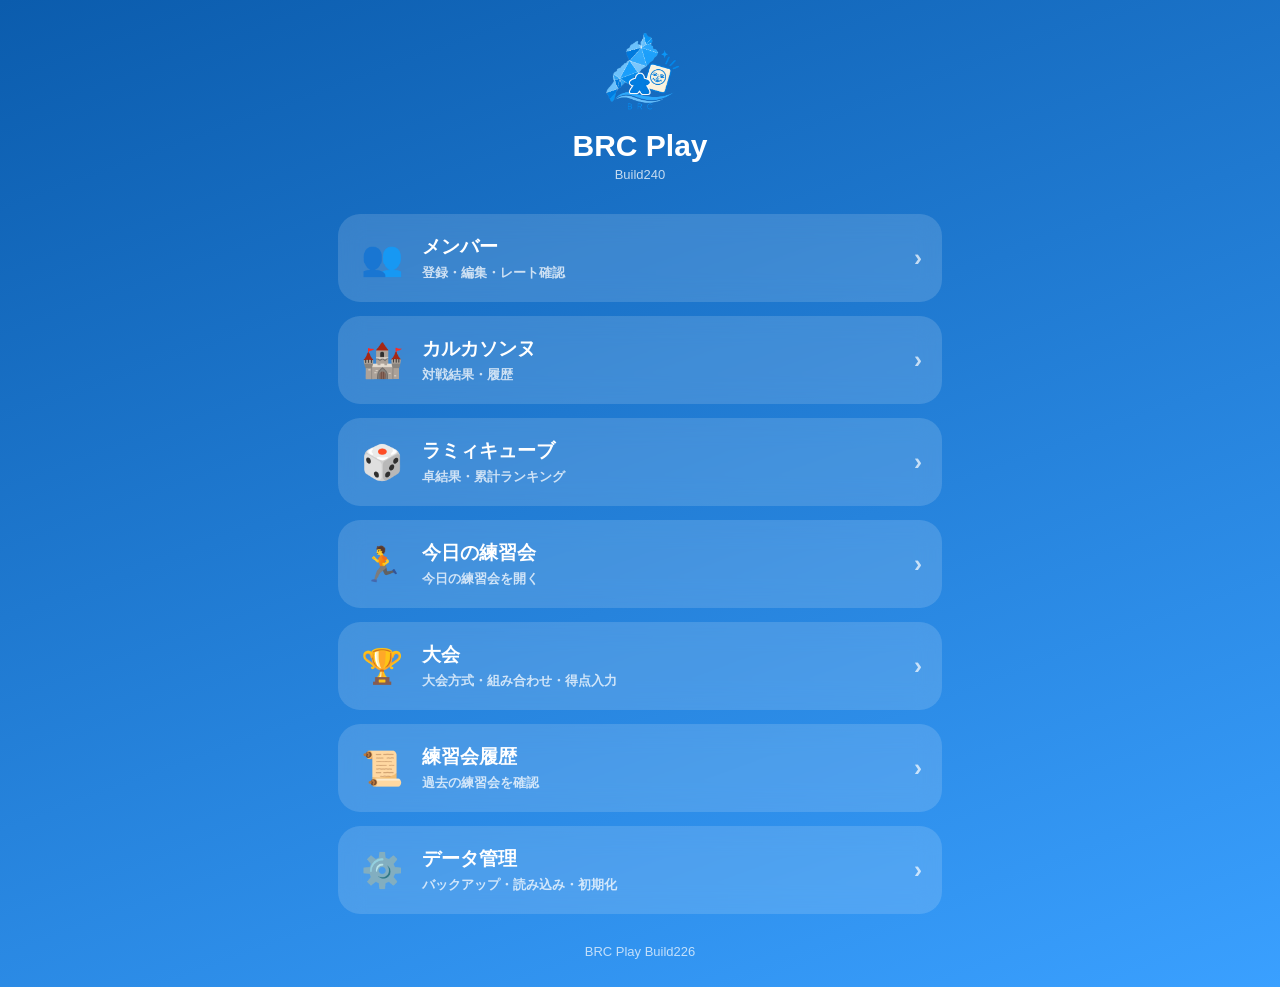
==== index.html @ 5e92d03e "Update index.html" ====
<!doctype html>
<html lang="ja">
<head>
<!-- Build201: match group-final cards to Swiss draw card design -->
<meta charset="utf-8">
<meta name="viewport" content="width=device-width,initial-scale=1">
<meta name="theme-color" content="#0B5CAD">
<title>BRC Play Build226</title>
<link rel="manifest" href="manifest.json">
<style>
*{box-sizing:border-box}
body{margin:0;font-family:-apple-system,BlinkMacSystemFont,"Helvetica Neue",sans-serif;background:linear-gradient(160deg,#0B5CAD,#3AA0FF);color:#fff;min-height:100vh}
.w{max-width:640px;margin:auto;padding:18px}.screen{display:none}.screen.active{display:block}
.card{background:rgba(255,255,255,.14);backdrop-filter:blur(12px);-webkit-backdrop-filter:blur(12px);border-radius:22px;padding:18px;margin:16px 0}
.h{text-align:center;padding:12px 0 8px}.h img{width:100px;border-radius:22px}.h h1{margin:12px 0 4px}
.pagehead{display:flex;align-items:center;gap:10px;margin:4px 0 16px}.back{background:rgba(255,255,255,.18);color:#fff;padding:10px 14px;border-radius:14px;font-weight:700}.pagehead h1{font-size:22px;margin:0}
input,select{width:100%;padding:12px;border:0;border-radius:14px;box-sizing:border-box;font-size:16px;background:#fff;color:#222}
button{padding:12px 16px;border:0;border-radius:14px;font-weight:700;font-size:15px}.primary{background:#fff;color:#0B5CAD;width:100%;margin-top:10px}.row{display:flex;gap:10px}.row>*{flex:1;min-width:0}.practice-date{text-align:center;font-size:18px;font-weight:700;margin:0 0 14px;color:#fff}.small{font-size:13px;opacity:.8}.center{text-align:center}
.home-title{text-align:center;padding:12px 0 18px}.home-title img{width:100px;border-radius:22px}.home-title h1{margin:12px 0 4px;font-size:30px}.home-title .build{font-size:13px;opacity:.75}
.menu-card{display:flex;align-items:center;gap:16px;width:100%;padding:20px;margin:14px 0;border:0;border-radius:22px;background:rgba(255,255,255,.15);backdrop-filter:blur(12px);-webkit-backdrop-filter:blur(12px);color:#fff;text-align:left;cursor:pointer}.menu-card:active{transform:scale(.98)}.menu-icon{font-size:34px;width:48px;text-align:center}.menu-text{flex:1}.menu-text b{display:block;font-size:19px;margin-bottom:3px}.menu-text span{font-size:13px;opacity:.75}.menu-arrow{font-size:24px;opacity:.7}
.member{display:flex;justify-content:space-between;align-items:center;padding:14px 0;border-bottom:1px solid rgba(255,255,255,.12);cursor:pointer}.member:last-child{border-bottom:0}.member-info{min-width:0}.member-info b{font-size:17px}.member-buttons{display:flex;gap:8px;margin-left:10px}.iconbtn{width:38px;height:38px;border-radius:10px;padding:0}.edit{background:rgba(255,255,255,.18);color:#fff}.del{background:#E53935;color:#fff}
.history{padding:12px;border-radius:14px;background:rgba(255,255,255,.08);margin-bottom:10px}.history:last-child{margin-bottom:0}.history-disclosure>summary{cursor:pointer;list-style:none}.history-disclosure>summary::-webkit-details-marker{display:none}.history-disclosure>summary h2,.history-disclosure>summary h3{display:flex;align-items:baseline;flex-wrap:wrap;gap:6px;margin:0 0 12px}.history-disclosure>summary::after{content:"＋";float:right;font-size:1.1em;opacity:.8}.history-disclosure[open]>summary::after{content:"−"}.history-head{display:flex;justify-content:space-between;align-items:flex-start;gap:10px}.history-body{flex:1}
.rank{display:flex;align-items:center;justify-content:space-between;padding:14px;margin-bottom:8px;border-radius:14px;background:rgba(255,255,255,.08)}.rank:last-child{margin-bottom:0}.rank-left{display:flex;align-items:center;gap:10px}.rank-number{font-size:18px;font-weight:800;min-width:38px}.rank-score{font-weight:700}
.back-home{margin-top:18px}.back-home button{width:100%;background:rgba(255,255,255,.12);color:#fff}.footer{text-align:center;font-size:13px;opacity:.7;padding:16px 0 10px}
.switch{margin-bottom:18px;display:flex;gap:8px;margin-top:10px}.switch button{flex:1;background:rgba(255,255,255,.12);color:#fff}.switch button.active{background:#fff;color:#0B5CAD}.stat-grid{display:grid;grid-template-columns:1fr 1fr;gap:10px}.stat{background:rgba(255,255,255,.08);border-radius:14px;padding:14px;text-align:center}.stat b{display:block;font-size:22px;margin-top:4px}.detail-name{text-align:center;font-size:24px;margin:6px 0 14px}.timeline{padding:10px 0}.timeline-item{display:flex;justify-content:space-between;gap:10px;padding:10px 0;border-bottom:1px solid rgba(255,255,255,.1)}.timeline-item:last-child{border-bottom:0}.win{font-weight:800}.loss{opacity:.8}
.data-action{width:100%;margin-top:10px;background:rgba(255,255,255,.12);color:#fff}
.data-action.primary-data{background:#fff;color:#0B5CAD}
.file-input{display:none}
.summary-grid{display:grid;grid-template-columns:1fr 1fr;gap:10px}
.summary-item{background:rgba(255,255,255,.08);border-radius:14px;padding:12px;text-align:center}
.summary-item b{display:block;font-size:22px;margin-top:4px}
.rate-up{font-weight:800}
.rate-down{font-weight:800}.winner-btn{flex:1;background:rgba(255,255,255,.12);color:#fff}.winner-btn.active{background:#fff;color:#0B5CAD}.winner-btn:disabled{opacity:.45}.rummy-player-row{display:grid;grid-template-columns:minmax(0,1.2fr) 40px minmax(95px,.9fr) 40px;gap:8px;margin-top:10px}.rummy-player-row:first-of-type{margin-top:0}.rummy-player-row input[readonly]{background:rgba(255,255,255,.75);color:#0B5CAD;font-weight:800}.rummy-player-row .winner-btn{padding:10px 0;font-size:18px}.rummy-penalty-btn{width:40px;min-width:40px;padding:10px 0!important;font-size:18px}.rummy-penalty-btn.active{background:#fff;color:#0B5CAD}.rummy-penalty-wrap{display:flex;flex-direction:column;align-items:center;gap:4px}.rummy-penalty-undo{width:40px;min-width:40px;height:24px;padding:0!important;font-size:14px;line-height:24px;display:none}.rummy-penalty-undo.show{display:block}.rummy-mode{display:flex;gap:6px;padding:5px;border-radius:16px;background:rgba(255,255,255,.10);margin:0 0 12px}.rummy-mode button{flex:1;background:transparent;color:#fff;padding:10px 8px}.rummy-mode button.active{background:#fff;color:#0B5CAD}

.tournament-format{display:grid;grid-template-columns:1fr 1fr;grid-template-rows:repeat(2,minmax(76px,auto));gap:8px;margin-top:10px}.tournament-format button{background:rgba(255,255,255,.12);color:#fff;text-align:center;display:flex;align-items:center;justify-content:center;min-height:76px;height:100%;padding:12px 14px;line-height:1.35;overflow-wrap:anywhere}.tournament-format button.active{background:#fff;color:#0B5CAD}.tournament-member-list{display:grid;grid-template-columns:1fr 1fr;gap:8px;margin-top:10px}.tour-select-summary{width:100%;text-align:left;background:rgba(255,255,255,.12);color:#fff;margin-top:12px;padding:16px;border-radius:14px}.tour-select-summary strong{display:block;font-size:17px}.tour-select-summary span{display:block;font-size:13px;opacity:.8;margin-top:4px}.single-setup{display:none;margin-top:14px;padding:12px;border-radius:14px;background:rgba(255,255,255,.07)}.single-placement{display:flex;gap:8px;margin:8px 0}.single-placement button{flex:1;background:rgba(255,255,255,.12);color:#fff}.single-placement button.active{background:#fff;color:#0B5CAD}.single-slots{display:grid;grid-template-columns:1fr;gap:8px;margin-top:10px}.single-slot-row{display:grid;grid-template-columns:54px minmax(0,1fr);gap:8px;align-items:center;background:rgba(255,255,255,.07);padding:8px;border-radius:10px}.single-slot-row select{width:100%;min-width:0}.tournament-member{display:flex;align-items:center;gap:8px;padding:10px;background:rgba(255,255,255,.08);border-radius:12px}.tournament-member input{width:20px;height:20px;padding:0;flex:0 0 auto}.tournament-match{background:rgba(255,255,255,.08);padding:12px;border-radius:14px;margin:10px 0}.tournament-match-head{font-weight:800;margin-bottom:8px}.tournament-match-player{margin:8px 0 12px}.tournament-match-name{display:block;font-weight:800;overflow-wrap:anywhere;word-break:normal;margin-bottom:5px}.tournament-match-row{display:flex;align-items:center;gap:8px;margin:6px 0;flex-wrap:nowrap}.tournament-match-row input{flex:0 0 132px;width:132px;min-width:132px;max-width:132px;box-sizing:border-box;padding:10px;font-size:16px}.tournament-match-row select{flex:0 0 88px;width:88px;min-width:88px;max-width:88px;box-sizing:border-box;padding:10px 5px;font-size:14px}.tournament-match-row select:disabled{opacity:.72}.tournament-match-player{min-width:0}.tournament-match-name{white-space:normal;overflow-wrap:anywhere;word-break:normal;margin-bottom:5px}.tournament-match button{margin-top:8px}.tournament-group{border:1px solid rgba(255,255,255,.16);border-radius:14px;padding:12px;margin:12px 0}.tournament-status{padding:10px;border-radius:12px;background:rgba(255,255,255,.08);margin:8px 0}.tournament-round-pages{display:flex;overflow-x:auto;scroll-snap-type:x mandatory;gap:12px;padding:2px 1px 12px;-webkit-overflow-scrolling:touch}.tournament-round-page{flex:0 0 100%;min-width:0;scroll-snap-align:start;background:rgba(255,255,255,.07);border-radius:14px;padding:12px;box-sizing:border-box}.tournament-round-page h3{margin:4px 0 10px}.single-bracket-wrap{overflow:auto;max-width:100%;padding:8px 4px 14px;-webkit-overflow-scrolling:touch}.single-bracket{display:flex;align-items:stretch;gap:12px;min-width:max-content;position:relative;padding:4px 2px}.single-bracket-round{display:flex;flex-direction:column;justify-content:space-around;min-width:148px;width:148px;gap:14px;position:relative}.single-bracket-round>h4{text-align:center;margin:4px 0 8px;min-height:24px}.single-bracket-match{position:relative;background:rgba(255,255,255,.07);border-radius:10px;padding:6px;border:1px solid rgba(255,255,255,.16);margin:0 2px 0 0;font-size:12px;overflow-wrap:anywhere}.single-bracket-match:after{display:none}.single-bracket-round:last-child .single-bracket-match:after{display:none}.single-bracket-round:not(:last-child) .single-bracket-match:before{display:none}.single-bracket-round .tournament-match{min-width:0}.single-bracket-round .tournament-match-row{gap:8px}.single-bracket-round .tournament-match-row input{flex:0 0 132px;width:132px;min-width:132px;max-width:132px}.single-bracket-round .tournament-match-row select{flex:0 0 88px;width:88px;min-width:0;max-width:88px}

.tc-result-player{display:flex;flex-direction:column;align-items:flex-start;gap:1px;line-height:1.25;margin:3px 0}.tc-result-player b{font-weight:800;overflow-wrap:anywhere}.tc-result-player span{font-size:11px;opacity:.9}.tc-result-player .trophy{margin-left:3px}
.tour-compact-card{width:max-content;max-width:100%;min-width:0;text-align:left}
.single-bracket-match .sb-player{display:flex;flex-direction:column;gap:2px;margin:2px 0 5px;min-width:0}.single-bracket-match .sb-name{font-weight:800;line-height:1.2;overflow-wrap:anywhere}.single-bracket-match .sb-name .trophy{margin-left:3px}.single-bracket-match .sb-detail{font-size:11px;opacity:.9;line-height:1.25}.single-bracket-match .sb-vs{font-size:10px;opacity:.65;margin:1px 0}
.single-bracket-match .tournament-match{margin:0;padding:8px;background:transparent}.single-bracket-match .tournament-match-head{font-size:12px}.single-bracket-note{font-size:12px;opacity:.8;margin:6px 0 10px}.tournament-round-results{border-top:1px solid rgba(255,255,255,.2);margin-top:14px;padding-top:10px}.tournament-round-results .small{line-height:1.55}.tournament-round-nav{display:flex;gap:8px;align-items:center;justify-content:space-between;margin:8px 0}.tournament-round-nav button{flex:1;background:rgba(255,255,255,.13);color:white;padding:10px;border-radius:12px}.tournament-round-nav span{font-weight:700;white-space:nowrap}.tournament-actions{display:flex;gap:8px}.tournament-actions button{flex:1;background:rgba(255,255,255,.12);color:#fff}.tournament-actions button.active{background:#fff;color:#0B5CAD}

/* Build155: bracket overview separated from match-entry form */
.single-bracket{gap:10px;align-items:stretch}
.single-bracket{isolation:isolate}.bracket-connectors{position:absolute;inset:0;z-index:0;overflow:visible;pointer-events:none}.bracket-connectors path{fill:none;stroke:rgba(255,255,255,.58);stroke-width:2;vector-effect:non-scaling-stroke}.single-bracket-round{z-index:1}.single-bracket-item{z-index:1}
.single-bracket-round{min-width:150px;width:150px;gap:8px}
.single-bracket-round>h4{position:sticky;top:0;z-index:1;background:rgba(11,92,173,.92);border-radius:7px;padding:5px 3px}
.single-bracket-match{padding:5px 6px;margin-right:2px;min-height:48px;display:flex;align-items:center;cursor:pointer}
.single-bracket-match:after{display:none}
.single-bracket-round:not(:last-child) .single-bracket-match:before{display:none}
.single-bracket-match.is-pending{background:rgba(255,255,255,.17);border-color:rgba(255,255,255,.5)}
.single-bracket-match.is-done{background:rgba(255,255,255,.08)}
.single-bracket-match.is-bye{cursor:default;opacity:.9}
.single-bracket-card{width:100%;font-size:14px;line-height:1.45;overflow-wrap:anywhere}
.single-bracket-card .names{font-weight:800}
.single-bracket-card .score{font-size:12px;opacity:.88;margin-top:4px}
.single-bracket-card .tap-hint{font-size:11px;opacity:.8;margin-top:5px}
.single-entry-panel{margin:8px 0 14px;padding:14px;border:1px solid rgba(255,255,255,.28);border-radius:16px;background:rgba(255,255,255,.08)}
.single-entry-panel h3{margin:0 0 8px}
.single-entry-panel .tournament-match-row{display:flex;gap:8px;min-width:0;max-width:100%;flex-wrap:nowrap;box-sizing:border-box}.single-entry-panel .tournament-match-row input{flex:1 1 0;width:0;min-width:0;max-width:none;box-sizing:border-box}
.single-entry-panel .tournament-match-row select{flex:0 0 88px!important;width:88px!important;min-width:88px!important;max-width:88px!important;box-sizing:border-box;padding-left:5px;padding-right:5px}
.single-entry-panel .tournament-match{background:transparent;padding:0;margin:0;min-width:0}.single-entry-panel .tournament-match-player{min-width:0}.single-entry-panel .tournament-match button{display:block;width:100%;max-width:100%;box-sizing:border-box;margin:12px 0 0;white-space:normal}.single-entry-panel>button{display:block;width:auto;min-width:110px;max-width:100%;box-sizing:border-box;margin:12px 0 0!important;white-space:normal}
.double-bracket .tour-compact-list{display:block}.double-bracket .tour-compact-card{min-width:0;padding:8px;font-size:12px}.double-bracket .tour-match-with-entry{min-width:0}.double-bracket .tour-compact-card .tc-players{font-size:12px}.tour-match-with-entry{min-width:0}.single-bracket-item{min-width:0}.single-bracket-item .single-bracket-match{width:100%}.tour-compact-list{display:grid;grid-template-columns:repeat(auto-fit,minmax(210px,1fr));gap:10px;margin:10px 0}.tour-compact-card{display:block;width:100%;text-align:left;color:#fff;background:rgba(255,255,255,.09);border:1px solid rgba(255,255,255,.22);border-radius:14px;padding:12px;margin:0;min-height:80px}.tour-compact-card:disabled{opacity:.92}.tour-compact-card .tc-stage{font-size:12px;opacity:.82;margin-bottom:7px}.tour-compact-card .tc-players{font-weight:800;line-height:1.5;overflow-wrap:anywhere}.tour-compact-card .tc-result{font-size:13px;margin-top:5px;opacity:.9}

/* Build180: Swiss cards use the same horizontal layout before and after score entry */
.tour-swiss-card{display:block;width:100%;text-align:left;color:#fff;background:rgba(255,255,255,.09);border:1px solid rgba(255,255,255,.28);border-radius:16px;padding:12px;margin:0;min-height:0;box-sizing:border-box}
.tour-swiss-card:active{transform:scale(.995)}
.tour-swiss-card .tsc-top{display:flex;align-items:center;justify-content:space-between;gap:8px;margin-bottom:10px;font-size:12px;opacity:.9}
.tour-swiss-card .tsc-players{display:grid;grid-template-columns:minmax(0,1fr) auto minmax(0,1fr);align-items:stretch;gap:8px}
.tour-swiss-card .tsc-player{min-width:0;background:rgba(255,255,255,.09);border-radius:10px;padding:10px}
.tour-swiss-card .tsc-player.winner{background:rgba(255,255,255,.2);border:1px solid rgba(255,255,255,.28)}
.tour-swiss-card .tsc-name{font-weight:800;overflow-wrap:anywhere;line-height:1.3}
.tour-swiss-card .tsc-score{font-size:22px;font-weight:800;line-height:1.25;margin-top:5px}
.tour-swiss-card .tsc-turn{font-size:12px;opacity:.82;margin-top:3px}
.tour-swiss-card .tsc-vs{align-self:center;font-size:12px;font-weight:800;opacity:.8}
.tour-swiss-card .tsc-status{font-size:12px;margin-top:9px;opacity:.9}
.tour-swiss-card .tsc-edit{font-size:12px;opacity:.8}
.tour-swiss-entry{margin:8px 0 14px;padding:14px;border:2px solid rgba(255,255,255,.4);border-radius:16px;background:rgba(255,255,255,.1)}
.tour-swiss-entry .tournament-match{margin:0;background:transparent;padding:0}
.tour-swiss-entry .tournament-match-head{display:none}
.tour-swiss-entry .tournament-match-row input{flex:1 1 0;width:0;min-width:0;max-width:none}
.tour-entry-panel{margin:8px 0 14px;padding:16px;border:2px solid rgba(255,255,255,.48);border-radius:18px;background:rgba(255,255,255,.12);scroll-margin-top:20px}.tour-entry-panel .tournament-match{background:transparent;padding:0;margin:10px 0}.tour-entry-panel{box-sizing:border-box;max-width:100%;overflow:hidden}.tour-entry-panel .tournament-match-row{display:flex;gap:8px;min-width:0;max-width:100%;flex-wrap:nowrap}.tour-entry-panel .tournament-match-row input{flex:1 1 0;width:0;min-width:0;max-width:none;box-sizing:border-box}.tour-entry-panel .tournament-match-row select{flex:0 0 88px;width:88px;min-width:0;max-width:88px;box-sizing:border-box}.tour-entry-panel>button{display:block;width:100%;max-width:100%;box-sizing:border-box;margin:10px 0 0;white-space:normal}.tour-entry-panel .tournament-match button{display:block;width:100%;max-width:100%;box-sizing:border-box;white-space:normal;margin:12px 0 0}

/* Build163: bracket cards compact; score-entry panel keeps comfortable width */
.single-bracket{gap:10px}
.single-bracket-round{flex:0 0 100px;min-width:100px;width:100px;gap:8px}
.single-bracket-round>h4{font-size:14px;padding:5px 2px;overflow-wrap:anywhere}
.single-bracket-item{width:100px;min-width:100px;position:relative}.single-bracket-match-wrap{width:100%;min-width:0}.single-bracket-match-wrap .single-entry-panel{width:280px;max-width:calc(100vw - 80px)}
.single-bracket-item .single-bracket-match{width:100%;box-sizing:border-box;padding:5px 4px}
.single-bracket-match:after{display:none}
.single-bracket-round:not(:last-child) .single-bracket-match:before{display:none}
.single-entry-panel{width:280px;max-width:100%;box-sizing:border-box;position:static;z-index:auto;background:#3f98df;border:2px solid rgba(255,255,255,.75);margin:10px 0 12px;padding:12px;border-radius:16px}
.single-entry-panel .tournament-match-row input{flex:1 1 0;width:0;min-width:0;max-width:none}
@media(max-width:380px){.single-entry-panel{width:260px;max-width:260px}}
/* Build167: reuse the single-elimination score-entry panel for double knockout */
.double-bracket .single-entry-panel{width:280px;max-width:100%;box-sizing:border-box;position:static;z-index:auto;overflow:visible;background:#3f98df;border:2px solid rgba(255,255,255,.75)}
.double-bracket .single-entry-panel .tournament-match-row{display:flex;gap:8px;min-width:0;max-width:100%;flex-wrap:nowrap;box-sizing:border-box}
.double-bracket .single-entry-panel .tournament-match-row input{flex:1 1 0;width:0;min-width:0;max-width:none;box-sizing:border-box}
.double-bracket .single-entry-panel .tournament-match-row select{flex:0 0 88px!important;width:88px!important;min-width:88px!important;max-width:88px!important;box-sizing:border-box}
@media(max-width:380px){.double-bracket .single-entry-panel{width:260px;max-width:calc(100vw - 104px)}}
/* Build164: align all single-elimination round headings at the same top edge */
.single-bracket-round{position:relative;padding-top:38px;box-sizing:border-box}
.single-bracket-round>h4{position:absolute;top:4px;left:0;right:0;margin:0;min-height:24px;box-sizing:border-box;text-align:center;z-index:2}

/* Build205: 敗者側も勝者側と同じトーナメント表＋勝ち上がり線 */
.double-loser-tree{display:flex!important;flex-direction:row!important;width:max-content;min-width:max-content;gap:12px;align-items:stretch;position:relative}
.double-loser-tree .single-bracket-round{display:flex!important;flex:0 0 148px;min-width:148px;width:148px;box-sizing:border-box;flex-direction:column;justify-content:space-around}
.double-loser-tree .single-bracket-item{display:block!important;flex:0 0 auto;width:148px;min-width:148px;box-sizing:border-box}
.double-loser-tree .single-bracket-match{width:100%;min-width:0;box-sizing:border-box;padding:6px 8px;font-size:14px;line-height:1.45;overflow-wrap:anywhere}
.double-loser-tree .single-bracket-match .sb-player{font-size:14px;line-height:1.45;overflow-wrap:anywhere;word-break:normal}
.double-loser-tree .single-bracket-round>h4{font-size:14px;white-space:nowrap;overflow-wrap:normal}
.double-loser-tree .bracket-connectors{z-index:0}

/* Build174: ダブルK.O.勝者側の接続線をシングルEと同じルールに統一 */
.double-bracket .single-bracket-match:after{display:none}
.double-bracket .single-bracket-round:last-child .single-bracket-match:after{display:none}
.double-bracket .single-bracket-round:not(:last-child) .single-bracket-match:before{display:none}


/* Build183修正: 選択したカードの直下に入力欄を表示し、背景を不透明にする */
.tour-compact-list { display:block !important; }
.tour-compact-list > .tour-match-with-entry {
  display:block !important;
  width:100%;
  min-width:0;
  margin:10px 0;
  position:relative;
  overflow:visible;
}
.tour-match-with-entry > .tour-swiss-card,
.tour-match-with-entry > .tour-compact-card { width:100%; box-sizing:border-box; }
.tour-swiss-entry,
.tour-entry-panel,
.single-entry-panel {
  position:relative !important;
  z-index:1000 !important;
  isolation:isolate;
  width:100%;
  max-width:100%;
  box-sizing:border-box;
  background:#4b9be3 !important;
  border:2px solid rgba(255,255,255,.72) !important;
  box-shadow:0 8px 24px rgba(0,35,90,.24);
  opacity:1 !important;
}
.tour-swiss-entry { margin:8px 0 14px; padding:14px; border-radius:16px; }
.tour-entry-panel *, .single-entry-panel *, .tour-swiss-entry * { opacity:1 !important; }
.tour-entry-panel, .single-entry-panel, .tour-swiss-entry { scroll-margin-top:24px; }
.tour-bracket-entry-section{margin:18px 0;padding:14px;border:2px solid rgba(255,255,255,.65);border-radius:18px;background:rgba(5,55,115,.32);scroll-margin-top:18px}.tour-bracket-entry-section>.single-entry-panel{width:100%;max-width:100%;position:relative;margin:12px 0;background:#3f98df}.tour-bracket-entry-section .single-entry-panel{width:100%;max-width:100%;}.tour-bracket-entry-section .card{padding:12px;border-radius:14px;background:rgba(255,255,255,.1)}

/* Build193: グループリーグをA〜Dタブで切り替え、実データのみ表示 */
.group-tab-switch{display:grid;grid-template-columns:repeat(4,minmax(0,1fr));gap:6px;margin:12px 0}
.group-tab-switch button{min-width:0;padding:10px 4px;border-radius:12px;font-size:14px;overflow-wrap:anywhere}
.group-tab-switch button.active{background:#fff!important;color:#1765ad!important;border-color:#fff!important}
/* Build208: 敗者側トーナメントのCSSをstyle内に配置 */
.double-loser-tree{display:flex!important;flex-direction:row!important;align-items:stretch!important;gap:18px!important;width:max-content!important;min-width:max-content!important;padding:8px 4px 16px;position:relative}
.double-loser-tree>.single-bracket-round{display:flex!important;flex:0 0 170px!important;width:170px!important;min-width:170px!important;flex-direction:column!important;justify-content:space-around!important;gap:12px!important;position:relative}
.double-loser-tree>.single-bracket-round>.single-bracket-item{display:block!important;flex:0 0 auto!important;width:170px!important;min-width:170px!important;box-sizing:border-box}
.double-loser-tree .single-bracket-match-wrap{width:100%;min-width:0;box-sizing:border-box}
.double-loser-tree .single-bracket-match{width:100%;min-width:0;box-sizing:border-box;white-space:normal;overflow-wrap:anywhere}
.double-loser-tree .single-bracket-round>h4{position:sticky;top:0;z-index:2}


/* Build211: align loser-side rounds and draw their connectors. */
.double-loser-tree>.single-bracket-round{justify-content:flex-start!important;gap:0!important}
.double-loser-tree>.single-bracket-round>.single-bracket-item{flex:0 0 auto!important}
/* Build210: loser bracket uses the same card-and-connector tree structure as winners. */
.double-loser-tree{display:flex!important;flex-direction:row!important;align-items:stretch!important;gap:22px!important;width:max-content!important;min-width:max-content!important;position:relative!important;padding:8px 8px 20px!important}
.double-loser-tree>.single-bracket-round{display:flex!important;flex:0 0 170px!important;width:170px!important;min-width:170px!important;flex-direction:column!important;justify-content:space-around!important;gap:16px!important;position:relative!important}
.double-loser-tree>.single-bracket-round>.single-bracket-item{display:block!important;flex:0 0 auto!important;width:170px!important;min-width:170px!important;box-sizing:border-box!important}
.double-loser-tree .bracket-connectors{position:absolute!important;inset:0 auto auto 0!important;pointer-events:none!important;overflow:visible!important;z-index:1!important}
.double-loser-tree .bracket-connectors path{fill:none!important;stroke:rgba(255,255,255,.85)!important;stroke-width:2.5!important}

/* Build212: separate loser-side entry slots from match cards, following the reference diagram. */
.loser-bracket-layout{display:flex;align-items:flex-start;gap:20px;position:relative;width:max-content;min-width:100%;padding:8px 4px 18px;}
.loser-slot-column{flex:0 0 150px;width:150px;display:flex;flex-direction:column;gap:12px;position:relative;}
.loser-slot-column>h4{font-size:14px;position:sticky;left:0;top:0;margin:0 0 4px;white-space:nowrap;}
.loser-slot-item{height:54px;box-sizing:border-box;border:1.5px solid rgba(255,255,255,.8);border-radius:12px;background:rgba(255,255,255,.13);display:flex;flex-direction:column;justify-content:center;padding:5px 9px;gap:2px;position:relative;}
.loser-slot-item span{font-size:12px;opacity:.9}.loser-slot-item b{font-size:14px;overflow-wrap:anywhere;line-height:1.2}
.double-loser-tree{flex:0 0 auto;}
.double-loser-tree>.single-bracket-round{justify-content:flex-start!important;gap:0!important;padding-top:26px!important;}
.double-loser-tree>.single-bracket-round>.single-bracket-item{flex:0 0 auto!important;}
.double-loser-tree>.single-bracket-round:nth-child(4)>.single-bracket-item:first-of-type,
.double-loser-tree>.single-bracket-round:nth-child(5)>.single-bracket-item:first-of-type{margin-top:75px!important;}
.loser-bracket-layout .bracket-connectors{pointer-events:none;z-index:1;overflow:visible}


/* Build213: compact loser slots and keep connector lines inside the bracket columns. */
/* Build223: display loser slots in bracket order without changing their underlying slot IDs. */
.loser-bracket-layout{gap:10px!important;width:max-content!important;min-width:0!important;align-items:flex-start!important;overflow:visible!important}
.loser-slot-column{flex:0 0 92px!important;width:92px!important;gap:8px!important}
.loser-slot-column>h4{font-size:12px!important;white-space:normal!important;line-height:1.2!important}
.loser-slot-item{height:42px!important;padding:4px 6px!important;border-radius:9px!important;gap:1px!important}
.loser-slot-item span{font-size:10px!important;line-height:1.1!important}
.loser-slot-item b{font-size:12px!important;line-height:1.1!important;white-space:nowrap!important;overflow:hidden!important;text-overflow:ellipsis!important}
.double-loser-tree{gap:12px!important;width:max-content!important;min-width:0!important;padding:8px 2px 16px!important}
.double-loser-tree>.single-bracket-round{flex:0 0 138px!important;width:138px!important;min-width:138px!important;padding-top:26px!important;justify-content:flex-start!important;gap:0!important}
.double-loser-tree>.single-bracket-round>.single-bracket-item{width:138px!important;min-width:138px!important;flex:0 0 auto!important}
.double-loser-tree .single-bracket-match{padding:6px!important;font-size:12px!important;line-height:1.3!important;overflow-wrap:normal!important;word-break:normal!important}
.double-loser-tree .single-bracket-match .sb-player{font-size:12px!important;line-height:1.3!important;overflow-wrap:anywhere!important;word-break:normal!important}
.double-loser-tree>.single-bracket-round:nth-child(1)>.single-bracket-item:nth-of-type(2),
.double-loser-tree>.single-bracket-round:nth-child(2)>.single-bracket-item:nth-of-type(2),
.double-loser-tree>.single-bracket-round:nth-child(3)>.single-bracket-item:nth-of-type(2){margin-top:110px!important}
.double-loser-tree>.single-bracket-round:nth-child(4)>.single-bracket-item:first-of-type,
.double-loser-tree>.single-bracket-round:nth-child(5)>.single-bracket-item:first-of-type{margin-top:55px!important}
.loser-bracket-layout>.loser-slot-connectors{display:block!important}
/* Build237: keep connector coordinates correct after horizontal/vertical scrolling. */
.loser-bracket-layout .double-loser-tree .single-bracket-match{
  position:relative!important;
  z-index:3!important;
  background:rgba(65,151,222,.98)!important;
}
.loser-bracket-layout .loser-slot-item{
  background:rgba(65,151,222,.98)!important;
}
/* Build234: keep loser-bracket connector strokes behind cards and bend only in column gaps. */
.loser-bracket-layout{position:relative!important;isolation:isolate!important}
.loser-bracket-layout>.loser-slot-connectors{z-index:0!important}
.loser-bracket-layout>.loser-slot-column,.loser-bracket-layout>.double-loser-tree{position:relative!important;z-index:1!important}
.double-loser-tree>.single-bracket-round>.single-bracket-item{position:relative!important;z-index:2!important}


/* Build215: loser-side match cards follow winner-side card styling; compact, non-overflowing score editor. */
.double-loser-tree .single-bracket-match{display:block!important;align-items:initial!important;padding:8px!important;min-height:0!important;background:rgba(255,255,255,.10)!important;border:1.5px solid rgba(255,255,255,.42)!important;border-radius:12px!important;box-sizing:border-box!important;}
.double-loser-tree .single-bracket-card{width:100%;min-width:0;font-size:14px;line-height:1.35;}
.double-loser-tree .single-bracket-card .small{font-size:11px;line-height:1.2;margin-bottom:6px;opacity:.82;}
.double-loser-tree .single-bracket-match .sb-player{display:flex;flex-direction:column;gap:2px;margin:4px 0 6px;min-width:0;}
.double-loser-tree .single-bracket-match .sb-name{font-size:14px;font-weight:800;line-height:1.25;overflow-wrap:anywhere;}
.double-loser-tree .single-bracket-match .sb-detail{font-size:11px;line-height:1.2;opacity:.9;}
.double-loser-tree .single-bracket-match .sb-vs{font-size:10px;opacity:.7;margin:1px 0 3px;}
.double-loser-tree .loser-entry-panel{display:block!important;width:100%!important;max-width:100%!important;min-width:0!important;box-sizing:border-box!important;padding:9px!important;margin:6px 0 12px!important;border-radius:12px!important;overflow:hidden!important;}
.loser-entry-title{font-size:12px;font-weight:700;line-height:1.35;overflow-wrap:anywhere;margin-bottom:8px;}
.loser-score-fields{display:grid;grid-template-columns:1fr 1fr;gap:7px;align-items:end;}
.loser-score-fields label{display:flex;flex-direction:column;gap:4px;min-width:0;font-size:11px;}
.loser-score-fields input{width:100%!important;min-width:0!important;max-width:100%!important;flex:auto!important;box-sizing:border-box!important;padding:8px 6px!important;font-size:16px!important;}
.loser-score-fields .loser-turn-field{grid-column:1/-1;display:grid;grid-template-columns:44px minmax(0,1fr);align-items:center;gap:8px;}
.loser-score-fields select{width:100%!important;min-width:0!important;max-width:100%!important;flex:auto!important;box-sizing:border-box!important;padding:8px!important;font-size:14px!important;}
.loser-entry-actions{display:grid;grid-template-columns:1fr 1fr;gap:7px;margin-top:9px;}
.loser-entry-actions button{min-width:0;width:100%;margin:0!important;padding:9px 5px!important;font-size:13px!important;}
.loser-entry-actions .loser-close-button{background:rgba(255,255,255,.14)!important;color:#fff!important;}


/* Build223: slot cards are spaced for clean routing; all loser-side paths are drawn in one dedicated SVG. */
.loser-bracket-layout{position:relative;display:flex;align-items:flex-start;gap:10px;width:max-content;min-width:0;padding:8px 4px 18px;overflow:visible;}
.loser-slot-column{flex:0 0 92px;width:92px;display:flex;flex-direction:column;gap:0;position:relative;z-index:2;}
.loser-slot-column>h4{height:24px;min-height:24px;margin:4px 0 8px;font-size:12px;line-height:24px;white-space:nowrap;}
.loser-slot-item{height:42px;flex:0 0 42px;box-sizing:border-box;border:1.5px solid rgba(255,255,255,.8);border-radius:9px;background:rgba(255,255,255,.13);display:flex;flex-direction:column;justify-content:center;padding:4px 6px;gap:1px;position:relative;margin:0 0 18px;}
.loser-slot-item span{font-size:10px;line-height:1.1;opacity:.9}.loser-slot-item b{font-size:12px;line-height:1.1;white-space:nowrap;overflow:hidden;text-overflow:ellipsis;}
.loser-slot-item[data-loser-slot="5"],.loser-slot-item[data-loser-slot="7"],.loser-slot-item[data-loser-slot="3"],.loser-slot-item[data-loser-slot="6"],.loser-slot-item[data-loser-slot="8"],.loser-slot-item[data-loser-slot="9"]{margin-top:8px;}
.double-loser-tree{display:flex;flex-direction:row;align-items:flex-start;gap:12px;width:max-content;min-width:0;position:relative;padding:8px 2px 16px;z-index:2}
.double-loser-tree>.single-bracket-round{display:flex;flex:0 0 138px;width:138px;min-width:138px;flex-direction:column;justify-content:flex-start;gap:0;padding-top:26px;position:relative}
.double-loser-tree>.single-bracket-round>.single-bracket-item{width:138px;min-width:138px;flex:0 0 auto;box-sizing:border-box;position:relative;z-index:2}
.double-loser-tree>.single-bracket-round:nth-child(1)>.single-bracket-item:nth-child(2),.double-loser-tree>.single-bracket-round:nth-child(2)>.single-bracket-item:nth-child(2),.double-loser-tree>.single-bracket-round:nth-child(3)>.single-bracket-item:nth-child(2){margin-top:150px}
.double-loser-tree>.single-bracket-round:nth-child(4)>.single-bracket-item:first-child,.double-loser-tree>.single-bracket-round:nth-child(5)>.single-bracket-item:first-child{margin-top:75px}
.double-loser-tree .single-bracket-match{display:block;padding:8px;min-height:0;box-sizing:border-box;background:rgba(255,255,255,.10);border:1.5px solid rgba(255,255,255,.42);border-radius:12px}
/* Build219: route lines bend immediately before the target round; opaque cards mask any underlay. */
.double-loser-tree .single-bracket-match{background:rgba(64,151,225,.98)!important;position:relative;z-index:3!important}
.loser-slot-item{position:relative;z-index:3!important}
.loser-bracket-layout>.loser-slot-connectors{z-index:1!important}
.double-loser-tree>.single-bracket-round>.single-bracket-item{z-index:3!important}
.double-loser-tree .single-bracket-card{width:100%;min-width:0;font-size:14px;line-height:1.35}
.double-loser-tree .single-bracket-card .small{font-size:11px;line-height:1.2;margin-bottom:6px;opacity:.82}
.double-loser-tree .single-bracket-match .sb-player{display:flex;flex-direction:column;gap:2px;margin:4px 0 6px;min-width:0}
.double-loser-tree .single-bracket-match .sb-name{font-size:14px;font-weight:800;line-height:1.25;overflow-wrap:anywhere}
.loser-bracket-layout>.loser-slot-connectors{display:block;position:absolute;left:0;top:0;pointer-events:none;z-index:1;overflow:visible}
.loser-entry-panel{position:relative;width:100%;max-width:100%;box-sizing:border-box;margin-top:12px}
.loser-entry-panel .tournament-match-row{display:flex;gap:8px;flex-wrap:nowrap;min-width:0}
.loser-entry-panel .tournament-match-row input{flex:1 1 0;width:0;min-width:0;max-width:none;box-sizing:border-box}
.loser-entry-panel .tournament-match-row select{flex:0 0 88px;width:88px;min-width:88px;max-width:88px;box-sizing:border-box}
.loser-entry-actions{display:flex;gap:8px;margin-top:12px}
.loser-entry-actions button{flex:1;min-width:0}
@media(max-width:380px){.loser-entry-panel .tournament-match-row select{flex-basis:78px;width:78px;min-width:78px;max-width:78px}}


/* Build223: unify loser-side match cards and score editor with winner-side design. */
.double-loser-tree .single-bracket-match{
  display:flex!important;align-items:center!important;padding:5px 6px!important;min-height:48px!important;
  margin-right:2px!important;background:rgba(255,255,255,.17)!important;
  border:1px solid rgba(255,255,255,.5)!important;border-radius:10px!important;
  box-sizing:border-box!important;position:relative;z-index:3!important;
}
.double-loser-tree .single-bracket-match.is-done{background:rgba(255,255,255,.08)!important;}
.double-loser-tree .single-bracket-card{width:100%;font-size:14px;line-height:1.45;overflow-wrap:anywhere;}
.double-loser-tree .single-bracket-card .small{font-size:12px;line-height:1.3;opacity:.88;margin:0 0 6px;}
.double-loser-tree .single-bracket-match .sb-player{display:block;min-width:0;margin:8px 0 12px;}
.double-loser-tree .single-bracket-match .sb-name{font-size:14px;font-weight:800;line-height:1.35;overflow-wrap:anywhere;}
.double-loser-tree .single-bracket-match .sb-detail{font-size:12px;line-height:1.3;opacity:.9;}
.double-loser-tree .single-bracket-match .sb-vs{font-size:12px;opacity:.75;margin:4px 0;}
#tourLoserEntryPanel{margin:8px 0 14px;padding:14px;border:1px solid rgba(255,255,255,.28);border-radius:16px;background:rgba(255,255,255,.08);box-sizing:border-box;max-width:100%;}
#tourLoserEntryPanel .loser-entry-panel{margin:10px 0 0;padding:0;border:0;border-radius:0;background:transparent;overflow:visible;}
#tourLoserEntryPanel .tournament-match-head{font-weight:800;margin-bottom:8px;}
#tourLoserEntryPanel .tournament-match-player{margin:8px 0 12px;min-width:0;}
#tourLoserEntryPanel .tournament-match-name{display:block;font-weight:800;overflow-wrap:anywhere;word-break:normal;margin-bottom:5px;}
#tourLoserEntryPanel .tournament-match-row{display:flex;align-items:center;gap:8px;margin:6px 0;flex-wrap:nowrap;min-width:0;max-width:100%;box-sizing:border-box;}
#tourLoserEntryPanel .tournament-match-row input{flex:1 1 0;width:0;min-width:0;max-width:none;box-sizing:border-box;padding:10px;font-size:16px;}
#tourLoserEntryPanel .tournament-match-row select{flex:0 0 88px;width:88px;min-width:88px;max-width:88px;box-sizing:border-box;padding:10px 5px;font-size:14px;}
#tourLoserEntryPanel .loser-entry-actions{display:flex;gap:8px;margin-top:12px;}
#tourLoserEntryPanel .loser-entry-actions button{flex:1;min-width:0;width:auto;max-width:100%;box-sizing:border-box;margin:0!important;padding:10px 8px;font-size:14px;white-space:normal;}
@media(max-width:380px){#tourLoserEntryPanel .tournament-match-row select{flex-basis:78px;width:78px;min-width:78px;max-width:78px;}}


/* Build221: align loser-side card and score-entry styling with winner-side UI. */
.double-loser-tree .single-bracket-match {
  display:flex!important; align-items:center!important; padding:5px 6px!important;
  min-height:48px!important; box-sizing:border-box!important;
  border:1px solid rgba(255,255,255,.5)!important; border-radius:10px!important;
  background:rgba(255,255,255,.17)!important;
}
.double-loser-tree .single-bracket-match.is-done { background:rgba(255,255,255,.08)!important; }
.double-loser-tree .single-bracket-card { width:100%; font-size:14px; line-height:1.45; overflow-wrap:anywhere; }
.double-loser-tree .single-bracket-card>.small { font-size:12px; line-height:1.3; margin:0 0 6px; opacity:.88; }
.double-loser-tree .single-bracket-match .sb-player { display:block; margin:2px 0 5px!important; min-width:0; }
.double-loser-tree .single-bracket-match .sb-name { font-size:14px!important; font-weight:800; line-height:1.25!important; }
.double-loser-tree .single-bracket-match .sb-detail { font-size:12px!important; line-height:1.25!important; }
.double-loser-tree .single-bracket-match .sb-vs { font-size:11px!important; margin:2px 0!important; }
#tourLoserEntryPanel .loser-entry-panel {
  display:block!important; width:100%!important; max-width:100%!important; min-width:0!important;
  box-sizing:border-box!important; margin:12px 0 0!important; padding:14px!important;
  border:2px solid rgba(255,255,255,.72)!important; border-radius:16px!important;
  background:#4b9be3!important; box-shadow:0 8px 24px rgba(0,35,90,.18)!important;
  overflow:hidden!important;
}
#tourLoserEntryPanel .loser-entry-actions { display:flex!important; flex-direction:row!important; gap:8px!important; margin-top:12px!important; }
#tourLoserEntryPanel .loser-entry-actions button { flex:1 1 0!important; min-width:0!important; width:auto!important; margin:0!important; border-radius:14px!important; padding:12px 8px!important; }
#tourLoserEntryPanel .tournament-match-player { margin:8px 0 12px!important; }
#tourLoserEntryPanel .tournament-match-name { margin-bottom:5px!important; }


/* Build223: compact loser cards, remove unused right-side width, unify score-entry color. */
.loser-bracket-layout{position:relative!important;isolation:isolate;gap:8px!important;width:max-content!important;min-width:0!important;max-width:none!important;padding:8px 0 16px!important;}
.loser-bracket-layout>.loser-slot-column,.loser-bracket-layout>.double-loser-tree{position:relative;z-index:2;}
.loser-bracket-layout>.loser-slot-connectors{z-index:0!important;}
.loser-slot-column{flex:0 0 82px!important;width:82px!important;}
.double-loser-tree{gap:8px!important;width:max-content!important;min-width:0!important;padding:8px 0 16px!important;}
.double-loser-tree>.single-bracket-round{flex:0 0 118px!important;width:118px!important;min-width:118px!important;gap:6px!important;}
.double-loser-tree>.single-bracket-round>.single-bracket-item{width:118px!important;min-width:118px!important;box-sizing:border-box!important;}
.double-loser-tree .single-bracket-match{padding:6px!important;min-height:0!important;background:rgba(255,255,255,.17)!important;border:1px solid rgba(255,255,255,.5)!important;border-radius:10px!important;}
.double-loser-tree .single-bracket-card{font-size:12px!important;line-height:1.3!important;}
.double-loser-tree .single-bracket-match .sb-name{font-size:12px!important;line-height:1.25!important;}
.double-loser-tree .single-bracket-match .sb-detail{font-size:10px!important;line-height:1.2!important;}
.double-loser-tree .single-bracket-match .sb-player{margin:3px 0 5px!important;}
.double-loser-tree .single-bracket-match .sb-vs{font-size:10px!important;margin:2px 0!important;}
#tourLoserEntryPanel{background:rgba(255,255,255,.08)!important;}
#tourLoserEntryPanel .loser-entry-panel{background:rgba(255,255,255,.08)!important;border-color:rgba(255,255,255,.28)!important;box-shadow:none!important;}
@media(max-width:380px){.loser-slot-column{flex-basis:78px!important;width:78px!important}.double-loser-tree>.single-bracket-round{flex-basis:112px!important;width:112px!important;min-width:112px!important}.double-loser-tree>.single-bracket-round>.single-bracket-item{width:112px!important;min-width:112px!important}}

/* Build224: final layout overrides for loser bracket. */
.loser-bracket-layout{gap:6px!important;padding-top:0!important;}
.loser-slot-column{flex:0 0 76px!important;width:76px!important;min-width:76px!important;gap:0!important;}
.loser-slot-column .loser-slot-item{margin-bottom:18px!important;min-height:52px!important;padding:6px!important;box-sizing:border-box!important;}
.double-loser-tree{gap:6px!important;padding:0 0 12px!important;align-items:flex-start!important;}
.double-loser-tree>.single-bracket-round{flex:0 0 108px!important;width:108px!important;min-width:108px!important;gap:0!important;position:relative!important;padding-top:34px!important;box-sizing:border-box!important;}
.double-loser-tree>.single-bracket-round>h4{position:absolute!important;top:0!important;left:0!important;width:108px!important;min-width:0!important;box-sizing:border-box!important;white-space:nowrap!important;text-align:center!important;}
.double-loser-tree>.single-bracket-round>.single-bracket-item{width:108px!important;min-width:108px!important;max-width:108px!important;box-sizing:border-box!important;margin-bottom:0!important;}
.double-loser-tree .single-bracket-match{width:100%!important;max-width:108px!important;min-width:0!important;margin:0!important;position:relative!important;z-index:3!important;padding:5px!important;}
.double-loser-tree .single-bracket-match .sb-player{margin:2px 0 5px!important;}
.double-loser-tree .single-bracket-match .sb-name{font-size:12px!important;line-height:1.2!important;}
.double-loser-tree .single-bracket-match .sb-detail{font-size:10px!important;line-height:1.2!important;}
.double-loser-tree .single-bracket-match .sb-vs{font-size:10px!important;margin:1px 0!important;}
/* Match the winner-side score editor's light-blue surface, overriding earlier patches. */
#tourLoserEntryPanel .loser-entry-panel{background:#4b9be3!important;border:2px solid rgba(255,255,255,.72)!important;box-shadow:0 8px 24px rgba(0,35,90,.18)!important;padding:14px!important;border-radius:16px!important;}
#tourLoserEntryPanel{background:rgba(255,255,255,.08)!important;}
@media(max-width:380px){.loser-slot-column{flex-basis:76px!important;width:76px!important;min-width:76px!important}.double-loser-tree>.single-bracket-round{flex-basis:104px!important;width:104px!important;min-width:104px!important}.double-loser-tree>.single-bracket-round>h4{width:104px!important}.double-loser-tree>.single-bracket-round>.single-bracket-item{width:104px!important;min-width:104px!important;max-width:104px!important}}

/* Build226: tighter loser-slot rhythm, align the lower match row to slot 3, and keep paths outside cards. */
.loser-bracket-layout{gap:6px!important;overflow:visible!important;padding:0 0 12px!important;}
.loser-slot-column{flex:0 0 76px!important;width:76px!important;min-width:76px!important;gap:0!important;}
.loser-slot-column .loser-slot-item{height:44px!important;min-height:44px!important;margin:0 0 10px!important;padding:4px 5px!important;}
.double-loser-tree{gap:6px!important;padding:0 0 12px!important;}
.double-loser-tree>.single-bracket-round{flex:0 0 104px!important;width:104px!important;min-width:104px!important;padding-top:34px!important;gap:0!important;}
.double-loser-tree>.single-bracket-round>h4{width:104px!important;}
.double-loser-tree>.single-bracket-round>.single-bracket-item{width:104px!important;min-width:104px!important;max-width:104px!important;}
.double-loser-tree .single-bracket-match{background:#4b9be3!important;border:1px solid rgba(255,255,255,.62)!important;z-index:3!important;}
.loser-bracket-layout>.loser-slot-connectors{z-index:1!important;}
.loser-bracket-layout>.loser-slot-column,.loser-bracket-layout>.double-loser-tree{z-index:2!important;}
/* Build232: lower match cards are positioned dynamically to the slot-3 row. */
@media(max-width:380px){.loser-slot-column{flex-basis:72px!important;width:72px!important;min-width:72px!important}.double-loser-tree>.single-bracket-round{flex-basis:100px!important;width:100px!important;min-width:100px!important}.double-loser-tree>.single-bracket-round>h4{width:100px!important}.double-loser-tree>.single-bracket-round>.single-bracket-item{width:100px!important;min-width:100px!important;max-width:100px!important}}


/* Build226: final loser-bracket visual corrections */
.loser-bracket-layout{display:flex!important;align-items:flex-start!important;gap:6px!important;position:relative!important;overflow:visible!important;isolation:isolate!important;}
.loser-slot-column{flex:0 0 76px!important;width:76px!important;min-width:76px!important;position:relative!important;z-index:2!important;gap:0!important;}
.loser-slot-column .loser-slot-item{height:42px!important;min-height:42px!important;margin:0 0 8px!important;box-sizing:border-box!important;}
.double-loser-tree{gap:6px!important;align-items:flex-start!important;position:relative!important;z-index:1!important;padding:0 2px 14px!important;}
.double-loser-tree>.single-bracket-round{flex:0 0 104px!important;width:104px!important;min-width:104px!important;position:relative!important;justify-content:flex-start!important;gap:0!important;padding-top:34px!important;box-sizing:border-box!important;}
.double-loser-tree>.single-bracket-round>h4{width:104px!important;min-width:104px!important;box-sizing:border-box!important;white-space:nowrap!important;font-size:12px!important;}
.double-loser-tree>.single-bracket-round>.single-bracket-item{width:104px!important;min-width:104px!important;max-width:104px!important;flex:0 0 auto!important;position:relative!important;z-index:2!important;box-sizing:border-box!important;}
.double-loser-tree .single-bracket-match{position:relative!important;z-index:2!important;background:#4b9be3!important;border:1.5px solid rgba(255,255,255,.72)!important;border-radius:12px!important;box-sizing:border-box!important;padding:7px!important;min-height:0!important;overflow:hidden!important;}
.double-loser-tree .single-bracket-match .sb-name{font-size:12px!important;line-height:1.2!important;overflow-wrap:anywhere!important;}
.double-loser-tree .single-bracket-match .sb-detail{font-size:10px!important;line-height:1.2!important;}
.double-loser-tree .single-bracket-match .sb-player{margin:2px 0 5px!important;}
/* Build232: do not override dynamic lower-row alignment with a fixed margin. */
.double-loser-tree>.single-bracket-round:nth-child(4)>.single-bracket-item:first-of-type,
.double-loser-tree>.single-bracket-round:nth-child(5)>.single-bracket-item:first-of-type{margin-top:43px!important;}
.loser-bracket-layout>.loser-slot-connectors{z-index:0!important;pointer-events:none!important;}
@media(max-width:380px){.loser-slot-column{flex-basis:70px!important;width:70px!important;min-width:70px!important}.double-loser-tree>.single-bracket-round{flex-basis:98px!important;width:98px!important;min-width:98px!important}.double-loser-tree>.single-bracket-round>h4{width:98px!important;min-width:98px!important}.double-loser-tree>.single-bracket-round>.single-bracket-item{width:98px!important;min-width:98px!important;max-width:98px!important}}

/* Build227: loser bracket compact cards and matching score-entry colors. */
.loser-bracket-layout{gap:4px!important;}
.loser-slot-column{flex:0 0 68px!important;width:68px!important;min-width:68px!important;}
.loser-slot-column .loser-slot-item{height:40px!important;min-height:40px!important;margin-bottom:6px!important;padding:4px!important;}
.double-loser-tree{gap:4px!important;padding-right:0!important;}
.double-loser-tree>.single-bracket-round{flex:0 0 94px!important;width:94px!important;min-width:94px!important;}
.double-loser-tree>.single-bracket-round>h4{width:94px!important;min-width:94px!important;font-size:12px!important;}
.double-loser-tree>.single-bracket-round>.single-bracket-item{width:94px!important;min-width:94px!important;max-width:94px!important;}
.double-loser-tree .single-bracket-match{width:100%!important;max-width:94px!important;margin:0!important;padding:5px!important;box-sizing:border-box!important;}
.double-loser-tree .single-bracket-match .sb-name{font-size:12px!important;}
.double-loser-tree .single-bracket-match .sb-detail{font-size:10px!important;}
.double-loser-tree .single-bracket-match .sb-player{margin:2px 0 4px!important;}
/* SVG線はカードの背面、カードは線の前面に固定する。 */
.loser-bracket-layout>.loser-slot-connectors{z-index:0!important;pointer-events:none!important;}
.loser-bracket-layout>.loser-slot-column{z-index:2!important;}
.loser-bracket-layout>.double-loser-tree{z-index:1!important;}
.double-loser-tree>.single-bracket-round>.single-bracket-item{z-index:2!important;}
#tourLoserEntryPanel .loser-entry-panel{background:#3f98df!important;border:2px solid rgba(255,255,255,.75)!important;box-shadow:none!important;}
@media(max-width:380px){.loser-slot-column{flex-basis:64px!important;width:64px!important;min-width:64px!important}.double-loser-tree>.single-bracket-round{flex-basis:90px!important;width:90px!important;min-width:90px!important}.double-loser-tree>.single-bracket-round>h4{width:90px!important}.double-loser-tree>.single-bracket-round>.single-bracket-item{width:90px!important;min-width:90px!important;max-width:90px!important}}

/* Build228: 敗者側だけを微調整。カードの右余白を詰め、線をカードの背面に置く。 */
.loser-bracket-layout{gap:8px!important;padding-right:0!important;}
.loser-slot-column{flex:0 0 84px!important;width:84px!important;gap:6px!important;}
.loser-slot-item{height:48px!important;padding:4px 6px!important;border-radius:10px!important;}
.loser-slot-item span{font-size:10px!important;}
.loser-slot-item b{font-size:12px!important;}
.double-loser-tree{gap:10px!important;padding-right:0!important;}
.double-loser-tree>.single-bracket-round{flex:0 0 148px!important;width:148px!important;min-width:148px!important;}
.double-loser-tree>.single-bracket-round>.single-bracket-item{width:148px!important;min-width:148px!important;}
.double-loser-tree .single-bracket-match{width:100%!important;min-width:0!important;max-width:100%!important;box-sizing:border-box!important;padding:6px!important;font-size:12px!important;}
.double-loser-tree .single-bracket-match .sb-player{font-size:12px!important;line-height:1.3!important;}
.double-loser-tree .single-bracket-match .sb-detail{font-size:11px!important;}
.loser-bracket-layout>.loser-slot-connectors{z-index:0!important;}
.loser-bracket-layout .double-loser-tree{z-index:1!important;}
.double-loser-tree>.single-bracket-round>.single-bracket-item{position:relative!important;z-index:2!important;}
.double-loser-tree .single-bracket-round>h4{font-size:12px!important;}

/* Build238: 敗者側の対戦カードサイズだけをコンパクト化（既存の上書きを最終的に固定） */
.loser-bracket-layout>.double-loser-tree{gap:8px!important;padding-right:0!important;}
.loser-bracket-layout>.double-loser-tree>.single-bracket-round{flex:0 0 108px!important;width:108px!important;min-width:108px!important;max-width:108px!important;box-sizing:border-box!important;}
.loser-bracket-layout>.double-loser-tree>.single-bracket-round>h4{width:108px!important;min-width:108px!important;max-width:108px!important;box-sizing:border-box!important;white-space:nowrap!important;font-size:12px!important;}
.loser-bracket-layout>.double-loser-tree>.single-bracket-round>.single-bracket-item{width:108px!important;min-width:108px!important;max-width:108px!important;flex:0 0 auto!important;box-sizing:border-box!important;}
.loser-bracket-layout>.double-loser-tree .single-bracket-match{display:block!important;width:100%!important;min-width:0!important;max-width:100%!important;padding:5px!important;margin:0!important;box-sizing:border-box!important;font-size:12px!important;line-height:1.25!important;}
.loser-bracket-layout>.double-loser-tree .single-bracket-match .sb-player{display:block!important;min-width:0!important;margin:3px 0 5px!important;font-size:12px!important;line-height:1.25!important;}
.loser-bracket-layout>.double-loser-tree .single-bracket-match .sb-name{font-size:12px!important;line-height:1.25!important;overflow-wrap:anywhere!important;}
.loser-bracket-layout>.double-loser-tree .single-bracket-match .sb-detail{font-size:10px!important;line-height:1.2!important;}
.loser-bracket-layout>.double-loser-tree .single-bracket-match .sb-vs{font-size:10px!important;margin:2px 0!important;}
@media(max-width:380px){.loser-bracket-layout>.double-loser-tree>.single-bracket-round,.loser-bracket-layout>.double-loser-tree>.single-bracket-round>h4,.loser-bracket-layout>.double-loser-tree>.single-bracket-round>.single-bracket-item{flex-basis:100px!important;width:100px!important;min-width:100px!important;max-width:100px!important;}}

/* Build230: 敗者側カードの横幅と列間の余白をさらに縮小 */
.double-loser-tree{gap:12px!important;padding-left:2px!important;padding-right:2px!important}
.double-loser-tree>.single-bracket-round{flex:0 0 145px!important;width:145px!important;min-width:145px!important;max-width:145px!important}
.double-loser-tree>.single-bracket-round>.single-bracket-item{width:145px!important;min-width:145px!important;max-width:145px!important}
.double-loser-tree .single-bracket-match{padding:5px 5px!important;font-size:12px!important;line-height:1.3!important}
.double-loser-tree .single-bracket-match .sb-player{font-size:12px!important;line-height:1.3!important}
.double-loser-tree .single-bracket-match .sb-detail{font-size:10px!important}

/* Build238: connector lines stay behind opaque cards; route bends are centered in column gaps. */
.loser-bracket-layout{isolation:isolate!important;position:relative!important;}
.loser-bracket-layout>.loser-slot-connectors{z-index:0!important;pointer-events:none!important;}
.loser-bracket-layout>.loser-slot-column{position:relative!important;z-index:2!important;}
.loser-bracket-layout>.double-loser-tree{position:relative!important;z-index:2!important;}
.loser-bracket-layout .loser-slot-item{position:relative!important;z-index:2!important;background:#4b9be3!important;}
.loser-bracket-layout .double-loser-tree .single-bracket-match{position:relative!important;z-index:3!important;background:#4b9be3!important;}
/* Build239: connector bends stay in the inter-card gutter; cards fully mask the SVG beneath them. */
.loser-bracket-layout .double-loser-tree .single-bracket-item,
.loser-bracket-layout .double-loser-tree .single-bracket-match,
.loser-bracket-layout .loser-slot-item{
  position:relative!important;
  z-index:4!important;
  background-color:#4b9be3!important;
  background-image:none!important;
}
.loser-bracket-layout>.loser-slot-connectors{z-index:0!important;}
.loser-bracket-layout>.loser-slot-column,
.loser-bracket-layout>.double-loser-tree{z-index:2!important;}
</style>
</head>
<body><div class="w">
<section id="home" class="screen active">
<div class="home-title"><img src="assets/icon.png"><h1>BRC Play</h1><div class="build">Build240</div></div>
<button class="menu-card" onclick="show('member')"><div class="menu-icon">👥</div><div class="menu-text"><b>メンバー</b><span>登録・編集・レート確認</span></div><div class="menu-arrow">›</div></button>
<button class="menu-card" onclick="show('carc')"><div class="menu-icon">🏰</div><div class="menu-text"><b>カルカソンヌ</b><span>対戦結果・履歴</span></div><div class="menu-arrow">›</div></button>
<button class="menu-card" onclick="show('rummy')"><div class="menu-icon">🎲</div><div class="menu-text"><b>ラミィキューブ</b><span>卓結果・累計ランキング</span></div><div class="menu-arrow">›</div></button>
<button class="menu-card" onclick="show('practice')"><div class="menu-icon">🏃</div><div class="menu-text"><b>今日の練習会</b><span>今日の練習会を開く</span></div><div class="menu-arrow">›</div></button>
<button class="menu-card" onclick="show('tournament')"><div class="menu-icon">🏆</div><div class="menu-text"><b>大会</b><span>大会方式・組み合わせ・得点入力</span></div><div class="menu-arrow">›</div></button>
<button class="menu-card" onclick="show('historyPage')"><div class="menu-icon">📜</div><div class="menu-text"><b>練習会履歴</b><span>過去の練習会を確認</span></div><div class="menu-arrow">›</div></button>
<button class="menu-card" onclick="show('dataManage')"><div class="menu-icon">⚙️</div><div class="menu-text"><b>データ管理</b><span>バックアップ・読み込み・初期化</span></div><div class="menu-arrow">›</div></button>
<div class="footer">BRC Play Build226</div>
</section>

<section id="carc" class="screen">
<div class="pagehead"><button class="back" onclick="show('home')">← ホーム</button><h1>🏰 カルカソンヌ</h1></div>
<div class="card"><h2>🏰 カルカソンヌ</h2><div class="row"><select id="playerA"></select><select id="playerB"></select></div><div class="row" style="margin-top:10px"><select id="turnA"><option>先手</option><option>後手</option></select><select id="turnB"><option>先手</option><option selected>後手</option></select></div><div class="row" style="margin-top:10px"><input id="scoreA" inputmode="numeric" placeholder="A得点"><input id="scoreB" inputmode="numeric" placeholder="B得点"></div><button class="primary" id="saveMatch">結果を登録</button><div class="small">同点なら後手勝ち・得失点差も記録</div></div>
<div class="card"><h2>🏆 ランキング</h2><div id="carcRanking"></div></div>
<div class="card"><details class="history-disclosure"><summary><h2>📜 カルカソンヌ対戦履歴 <span class="small">（タップして開く）</span></h2></summary><div id="history"></div></details></div>
<div class="back-home"><button onclick="show('home')">← ホームへ戻る</button></div>
</section>

<section id="rummy" class="screen">
<div class="pagehead"><button class="back" onclick="show('home')">← ホーム</button><h1>🎲 ラミィキューブ</h1></div>
<div class="card"><h2>🎲 ラミィキューブ</h2><div class="rummy-mode"><button type="button" id="rummyMode4" class="active" onclick="setRummyPlayerCount(4)">4人戦</button><button type="button" id="rummyMode3" onclick="setRummyPlayerCount(3)">3人戦</button></div><div class="small" id="rummyInstruction" style="margin-bottom:10px">① まず名前の横の 🏆(勝者) を押してね。<br>② そのあと3人の点数を入力します。</div><div class="rummy-player-row"><select id="r1"></select><button type="button" class="winner-btn" id="winner1" onclick="setRummyWinner(0)" title="勝者">🏆</button><input id="rs1" type="text" inputmode="text" autocapitalize="off" autocorrect="off" spellcheck="false" placeholder="点数"><div class="rummy-penalty-wrap"><button type="button" class="iconbtn rummy-penalty-btn" id="penalty1" onclick="applyRummyInputPenalty(0)" title="⚠️ ペナルティ">⚠️</button><button type="button" class="iconbtn rummy-penalty-undo" id="penaltyUndo1" onclick="undoRummyInputPenalty(0)" title="直前のペナルティを取り消す">↩️</button></div></div><div class="rummy-player-row"><select id="r2"></select><button type="button" class="winner-btn" id="winner2" onclick="setRummyWinner(1)" title="勝者">🏆</button><input id="rs2" type="text" inputmode="text" autocapitalize="off" autocorrect="off" spellcheck="false" placeholder="点数"><div class="rummy-penalty-wrap"><button type="button" class="iconbtn rummy-penalty-btn" id="penalty2" onclick="applyRummyInputPenalty(1)" title="⚠️ ペナルティ">⚠️</button><button type="button" class="iconbtn rummy-penalty-undo" id="penaltyUndo2" onclick="undoRummyInputPenalty(1)" title="直前のペナルティを取り消す">↩️</button></div></div><div class="rummy-player-row"><select id="r3"></select><button type="button" class="winner-btn" id="winner3" onclick="setRummyWinner(2)" title="勝者">🏆</button><input id="rs3" type="text" inputmode="text" autocapitalize="off" autocorrect="off" spellcheck="false" placeholder="点数"><div class="rummy-penalty-wrap"><button type="button" class="iconbtn rummy-penalty-btn" id="penalty3" onclick="applyRummyInputPenalty(2)" title="⚠️ ペナルティ">⚠️</button><button type="button" class="iconbtn rummy-penalty-undo" id="penaltyUndo3" onclick="undoRummyInputPenalty(2)" title="直前のペナルティを取り消す">↩️</button></div></div><div class="rummy-player-row" id="rummyRow4"><select id="r4"></select><button type="button" class="winner-btn" id="winner4" onclick="setRummyWinner(3)" title="勝者">🏆</button><input id="rs4" type="text" inputmode="text" autocapitalize="off" autocorrect="off" spellcheck="false" placeholder="点数"><div class="rummy-penalty-wrap"><button type="button" class="iconbtn rummy-penalty-btn" id="penalty4" onclick="applyRummyInputPenalty(3)" title="⚠️ ペナルティ">⚠️</button><button type="button" class="iconbtn rummy-penalty-undo" id="penaltyUndo4" onclick="undoRummyInputPenalty(3)" title="直前のペナルティを取り消す">↩️</button></div></div><div class="small" style="margin-top:12px">⚠️ ペナルティを押すと、その人の得点から1回につき50点減点されます。保存前に何回でも追加できます。</div><button class="primary" id="saveRummy">卓結果を保存</button></div>
<div class="card"><h2>🏆 ランキング</h2><div id="ranking"></div></div>
<div class="card"><details class="history-disclosure"><summary><h2>📜 ラミィ対戦履歴 <span class="small">（タップして開く）</span></h2></summary><div id="rummyHistory"></div></details></div>
<div class="back-home"><button onclick="show('home')">← ホームへ戻る</button></div>
</section>

<section id="tournament" class="screen">
<div class="pagehead"><button class="back" onclick="show('home')">← ホーム</button><h1>🏆 大会</h1></div>
<div class="card"><h2>🏰 カルカソンヌ大会</h2><div class="small">大会方式を選び、参加メンバーを選択して組み合わせを作成します。得点はこのページで入力できます。</div>
<div class="tournament-format"><button id="tourModeSwiss" onclick="selectTournamentMode('swiss')">スイスドロー</button><button id="tourModeGroups" onclick="selectTournamentMode('groups')">グループリーグ<br>＋決勝T</button><button id="tourModeDouble" onclick="selectTournamentMode('double')">ダブルK.O.</button><button id="tourModeSingle" onclick="selectTournamentMode('single')">シングルE</button></div>
<div id="tourSwissRoundsWrap" style="margin-top:14px"><label for="tourSwissRounds"><b>スイスドローの回戦数</b></label><select id="tourSwissRounds" style="width:100%;margin-top:6px"><option value="2">全2回戦</option><option value="3" selected>全3回戦</option><option value="4">全4回戦</option><option value="5">全5回戦</option><option value="6">全6回戦</option><option value="7">全7回戦</option><option value="8">全8回戦</option><option value="9">全9回戦</option><option value="10">全10回戦</option></select></div>
<div id="tourGroupsSetup" class="single-setup"><label for="tourGroupsCount"><b>グループリーグの開催人数</b></label><select id="tourGroupsCount" style="width:100%;margin-top:6px" onchange="renderGroupManualSlots()"><option value="12" selected>12人（3人×4グループ）</option><option value="16">16人（4人×4グループ）</option></select><div class="small" style="margin-top:10px">メンバーの振り分け方法</div><div class="single-placement"><button type="button" id="tourGroupsAuto" class="active" onclick="selectGroupsPlacement('auto')">🎲 自動</button><button type="button" id="tourGroupsManual" onclick="selectGroupsPlacement('manual')">✋ 手動</button></div><div id="tourGroupsManualHelp" class="small">選んだ参加者をランダムに4グループへ振り分けます。</div><div id="tourGroupsSlots" style="display:none;margin-top:10px"></div></div>
<div id="tourSingleSetup" class="single-setup"><label for="tourSingleCount"><b>シングルイリミネーションの開催人数</b></label><select id="tourSingleCount" style="width:100%;margin-top:6px" onchange="renderSingleManualSlots()"><option value="4">4人</option><option value="5">5人</option><option value="6">6人</option><option value="7">7人</option><option value="8">8人</option><option value="9">9人</option><option value="10" selected>10人</option><option value="11">11人</option><option value="12">12人</option><option value="13">13人</option><option value="14">14人</option><option value="15">15人</option><option value="16">16人</option><option value="17">17人</option><option value="18">18人</option><option value="19">19人</option><option value="20">20人</option></select><div class="small" style="margin-top:10px">メンバーの振り分け方法</div><div class="single-placement"><button type="button" id="tourSingleAuto" class="active" onclick="selectSinglePlacement('auto')">🎲 自動</button><button type="button" id="tourSingleManual" onclick="selectSinglePlacement('manual')">✋ 手動</button></div><div id="tourSingleManualHelp" class="small">参加メンバーから開催人数分をランダムに配置します。</div><div id="tourSingleSlots" class="single-slots" style="display:none"></div></div>
<div id="tourDoubleSetup" class="single-setup"><label for="tourDoubleCount"><b>ダブルノックアウトの開催人数</b></label><select id="tourDoubleCount" style="width:100%;margin-top:6px" onchange="renderDoubleManualSlots()"><option value="4">4人</option><option value="5">5人</option><option value="6">6人</option><option value="7">7人</option><option value="8">8人</option><option value="9">9人</option><option value="10" selected>10人</option><option value="11">11人</option><option value="12">12人</option><option value="13">13人</option><option value="14">14人</option><option value="15">15人</option><option value="16">16人</option><option value="17">17人</option><option value="18">18人</option><option value="19">19人</option><option value="20">20人</option></select><div class="small" style="margin-top:10px">メンバーの振り分け方法</div><div class="single-placement"><button type="button" id="tourDoubleAuto" class="active" onclick="selectDoublePlacement('auto')">🎲 自動</button><button type="button" id="tourDoubleManual" onclick="selectDoublePlacement('manual')">✋ 手動</button></div><div id="tourDoubleManualHelp" class="small">参加メンバーから開催人数分をランダムに配置します。</div><div id="tourDoubleSlots" class="single-slots" style="display:none"></div></div>
<div style="margin-top:16px"><button type="button" class="tour-select-summary" onclick="show('tournamentMemberSelect')"><strong id="tourSelectedSummary">参加メンバーを選択</strong><span>タップしてチェックページを開く ›</span></button></div>
<button class="primary" id="tourStartTournament" onclick="generateTournament()">🎲 ランダム配置して大会開始</button>
<div class="small" style="margin-top:8px">※ 新しい大会を作ると、進行中の大会データは置き換わります。保存済みの対戦結果は削除されません。</div></div>
<div class="card"><h2>📋 大会進行・得点入力</h2><div id="tournamentStatus" class="tournament-status">方式と参加者を選んで大会を開始してね。</div><div id="tournamentBoard"></div></div>
<div class="back-home"><button onclick="show('home')">← ホームへ戻る</button></div>
</section>

<section id="tournamentMemberSelect" class="screen">
<div class="pagehead"><button class="back" onclick="show('tournament')">← 大会へ戻る</button><h1>👥 参加メンバー選択</h1></div>
<div class="card"><h2>参加メンバー</h2><div class="small">参加する人にチェックを入れてね。選択は大会ページに戻っても保持されるよ。</div><div id="tournamentMembers" class="tournament-member-list"></div><div class="tournament-actions" style="margin-top:12px"><button onclick="selectAllTournamentMembers(true)">全員選択</button><button onclick="selectAllTournamentMembers(false)">全解除</button></div><button class="primary" onclick="show('tournament')">✓ 選択を確定して戻る</button></div>
<div class="back-home"><button onclick="show('tournament')">← 大会へ戻る</button></div>
</section>

<section id="practice" class="screen">
<div class="pagehead"><button class="back" onclick="show('home')">← ホーム</button><h1>🏃 今日の練習会</h1></div>
<div id="practiceDate" class="practice-date"></div>

<div class="card">
<div id="practiceSummary"></div>
</div>

<div class="card">
<div class="switch">
<button id="practiceCarcTab" class="active" onclick="switchPracticeGame('carc')">🏰 カルカソンヌ</button>
<button id="practiceRummyTab" onclick="switchPracticeGame('rummy')">🎲 ラミィキューブ</button>
</div>

<div id="practiceCarcPanel">
<div class="history">
<details class="history-disclosure"><summary><h3>今日の結果 <span class="small">（タップして開く）</span></h3></summary><div id="practiceCarcResults"></div></details>
</div>
<div class="history">
<h3>🏆 ランキング</h3>
<div id="practiceCarcRanking"></div>
</div>
</div>

<div id="practiceRummyPanel" style="display:none">
<div class="history">
<details class="history-disclosure"><summary><h3>今日の結果 <span class="small">（タップして開く）</span></h3></summary><div id="practiceRummyResults"></div></details>
</div>
<div class="history">
<h3>🏆 ランキング</h3>
<div id="practiceRummyRanking"></div>
</div>
</div>
</div>

<div class="card">
<h2>🏁 練習会終了</h2>
<div class="small">今日のラミィキューブランキングを確定して、レーティングを更新します。</div>
<button class="primary" id="finishPracticeBtn">練習会終了</button>
<div id="practiceFinishStatus" class="small"></div>
</div>

<div class="back-home"><button onclick="show('home')">← ホームへ戻る</button></div>
</section>

<section id="member" class="screen">
<div class="pagehead"><button class="back" onclick="show('home')">← ホーム</button><h1>👥 メンバー</h1></div>
<div class="card"><h2>👥 メンバー登録</h2><input id="memberName" placeholder="表示名"><button class="primary" id="addBtn">メンバー追加</button></div>
<div class="card"><h2>メンバー一覧</h2><div id="members"></div></div>
<div class="back-home"><button onclick="show('home')">← ホームへ戻る</button></div>
</section>

<section id="memberDetail" class="screen">
<div class="pagehead"><button class="back" onclick="show('member')">← メンバー</button><h1>👤 メンバー詳細</h1></div>
<div class="card"><div id="detailName" class="detail-name"></div><div class="switch"><button id="detailCarcBtn" onclick="setDetailGame('carc')">🏰 カルカソンヌ</button><button id="detailRummyBtn" onclick="setDetailGame('rummy')">🎲 ラミィキューブ</button></div></div>
<div id="memberDetailContent"></div>
<div class="back-home"><button onclick="show('member')">← メンバーへ戻る</button></div>
</section>

<section id="historyPage" class="screen">
<div class="pagehead"><button class="back" onclick="show('home')">← ホーム</button><h1>🏃 練習会履歴</h1></div>
<div class="card"><div id="practiceHistory"></div></div>
<div class="back-home"><button onclick="show('home')">← ホームへ戻る</button></div>
</section>

<section id="dataManage" class="screen">
<div class="pagehead"><button class="back" onclick="show('home')">← ホーム</button><h1>⚙️ データ管理</h1></div>
<div class="card">
<h2>📦 バックアップ</h2>
<div class="small">BRC Playのメンバー・対戦結果・練習会履歴・レーティング履歴をまとめて保存できます。</div>
<button class="data-action primary-data" onclick="exportData()">📤 データを書き出す</button>
</div>
<div class="card">
<h2>📥 データを読み込む</h2>
<div class="small">バックアップしたJSONファイルを読み込みます。現在のBRC Playデータは上書きされます。</div>
<input id="importFile" class="file-input" type="file" accept=".json,application/json" onchange="importData(this)">
<button class="data-action" onclick="document.getElementById('importFile').click()">📥 データを読み込む</button>
</div>
<div class="card">
<h2>🔄 データを初期化</h2>
<div class="small">BRC Playのデータをすべて削除します。元に戻せないので、必要なら先にバックアップしてください。</div>
<button class="data-action" style="background:#E53935;color:#fff" onclick="resetData()">🔄 データを初期化</button>
</div>
<div class="back-home"><button onclick="show('home')">← ホームへ戻る</button></div>
</section>

<section id="practiceDetail" class="screen">
<div class="pagehead"><button class="back" onclick="show('historyPage')">← 練習会履歴</button><h1>🏃 練習会</h1></div>
<div class="card"><div id="practiceDetailContent"></div></div>
<div class="back-home"><button onclick="show('historyPage')">← 練習会履歴へ戻る</button></div>
</section>
</div>

<script>
const KEY='brc-play-v033';
const $=id=>document.getElementById(id);
let db=JSON.parse(localStorage.getItem(KEY)||'{"members":[],"history":[],"rummy":[]}');
if(!db.members)db.members=[];if(!db.history)db.history=[];if(!db.rummy)db.rummy=[];if(!db.practiceHistory)db.practiceHistory=[];
db.members.forEach(m=>{if(!Array.isArray(m.rummyRateHistory))m.rummyRateHistory=[]});
const save=()=>localStorage.setItem(KEY,JSON.stringify(db));
const elo=(r1,r2,s)=>Math.max(0,Math.round(r1+32*(s-(1/(1+Math.pow(10,(r2-r1)/400))))));
let detailMemberIndex=null,detailGame='carc',practiceDetailDate=null,syncingTurns=false,rummyWinnerIndex=null,rummyBaseScores=['','','',''],rummyPenaltyCounts=[0,0,0,0],rummyPlayerCount=4;
function show(id){document.querySelectorAll('.screen').forEach(s=>s.classList.remove('active'));const target=$(id);if(target)target.classList.add('active');window.scrollTo(0,0);render();}
function renderMembers(){
$('members').innerHTML='';
db.members.forEach((m,i)=>{
const row=document.createElement('div');row.className='member';
const info=document.createElement('div');info.className='member-info';
const total=db.rummy.reduce((sum,g)=>{const players=Array.isArray(g)?g:(g.players||[]);const p=players.find(x=>x.name===m.name);return sum+(p?Number(p.score||0):0)},0);
info.innerHTML=`<b>${escapeHTML(m.name)}</b><div class="small">カルカソンヌ レート ${m.carc||1000}</div><div class="small">ラミィ レート ${rummyRate(m)}</div><div class="small">ラミィ累計 ${total}点</div>`;
info.onclick=()=>openMember(i);row.append(info);
const box=document.createElement('div');box.className='member-buttons';
const e=document.createElement('button');e.className='iconbtn edit';e.textContent='✏️';e.onclick=ev=>{ev.stopPropagation();const v=prompt('表示名を変更',m.name);if(v&&v.trim()){if(db.members.some((x,j)=>j!==i&&x.name===v.trim())){alert('同じ名前があります');return}m.name=v.trim();save();render()}};
const d=document.createElement('button');d.className='iconbtn del';d.textContent='🗑️';d.onclick=ev=>{ev.stopPropagation();if(confirm(m.name+' を削除しますか？')){db.members.splice(i,1);save();render()}};
box.append(e,d);row.append(box);$('members').append(row);
});
}
function renderSelects(){const opts=db.members.map((m,i)=>`<option value="${i}">${escapeHTML(m.name)}</option>`).join('');$('playerA').innerHTML=opts;$('playerB').innerHTML=opts;['r1','r2','r3','r4'].forEach(id=>$(id).innerHTML=opts)}
function historyHTML(){if(!db.history.length)return '<div class="small">まだ対戦記録はありません</div>';return db.history.slice(-100).reverse().map((h,i)=>{const index=db.history.length-1-i;const aWon=h.winner===h.a;const winnerName=aWon?h.a:h.b;const loserName=aWon?h.b:h.a;const winnerTurn=h.wTurn|| (aWon?h.aTurn:h.bTurn)||'';const winnerScore=aWon?Number(h.scoreA):Number(h.scoreB);const loserScore=aWon?Number(h.scoreB):Number(h.scoreA);const diff=Math.abs(winnerScore-loserScore);const winnerRate=aWon?`${h.ra1}→${h.ra2}`:`${h.rb1}→${h.rb2}`;const loserRate=aWon?`${h.rb1}→${h.rb2}`:`${h.ra1}→${h.ra2}`;return `<div class="history"><div class="history-head"><div class="history-body"><div><b>🏆 ${escapeHTML(winnerName)}（${escapeHTML(winnerTurn)}）－${escapeHTML(loserName)}</b></div><div>${winnerScore}－${loserScore}　得失点差 ${diff}</div><div class="small">${escapeHTML(winnerName)} ${winnerRate} / ${escapeHTML(loserName)} ${loserRate}</div></div><button class="iconbtn del" onclick="deleteHistory(${index})">🗑️</button></div></div>`}).join('')}
function rummyHistoryHTML(){if(!db.rummy.length)return '<div class="small">まだラミィの記録はありません</div>';return db.rummy.slice(-100).reverse().map((game,i)=>{const index=db.rummy.length-1-i;const players=Array.isArray(game)?game:(game.players||[]);const rows=players.map((p,j)=>`<div style="display:flex;align-items:center;justify-content:space-between;gap:8px;margin-bottom:6px"><span>${j+1}位 <b>${escapeHTML(p.name)}</b> ${p.score}点</span></div>`).join('');return `<div class="history"><div class="history-head"><div class="history-body">${rows}</div><button class="iconbtn del" onclick="deleteRummy(${index})">🗑️</button></div></div>`}).join('')}
function renderRanking(){const totals={};db.members.forEach(m=>totals[m.name]=0);db.rummy.forEach(game=>{const players=Array.isArray(game)?game:(game.players||[]);players.forEach(p=>totals[p.name]=(totals[p.name]||0)+Number(p.score||0))});const sorted=Object.entries(totals).sort((a,b)=>b[1]-a[1]);if(!sorted.length){$('ranking').innerHTML='<div class="small">まだラミィの記録はありません</div>';return}let lastScore=null,rank=0;$('ranking').innerHTML=sorted.map((e,i)=>{if(lastScore!==e[1]){rank=i+1;lastScore=e[1]}return `<div class="rank"><div class="rank-left"><div class="rank-number">${rank}位</div><b>${escapeHTML(e[0])}</b></div><div class="rank-score">${e[1]}点</div></div>`}).join('')}
function renderCarcRanking(){const sorted=db.members.slice().sort((a,b)=>(b.carc||1000)-(a.carc||1000));if(!sorted.length){$('carcRanking').innerHTML='<div class="small">まだメンバーがいません</div>';return}let last=null,rank=0;$('carcRanking').innerHTML=sorted.map((m,i)=>{const r=m.carc||1000;if(last!==r){rank=i+1;last=r}return `<div class="rank"><div class="rank-left"><div class="rank-number">${rank}位</div><b>${escapeHTML(m.name)}</b></div><div class="rank-score">${r}</div></div>`}).join('')}
function renderPracticeHistory(){
  const box=$('practiceHistory');
  if(!box)return;
  const histories=getPracticeHistory().slice().reverse();
  if(!histories.length){
    box.innerHTML='<div class="small">まだ練習会の記録はありません</div>';
    return;
  }
  box.innerHTML=histories.map(h=>
    `<button class="menu-card" style="width:100%;text-align:left" onclick="openPracticeDetail('${h.date}')">
      <div class="menu-icon">📅</div>
      <div class="menu-text"><b>${formatPracticeDate(h.date)}</b><span>この日の練習会を見る</span></div>
      <div class="menu-arrow">›</div>
    </button>`
  ).join('');
}

function openPracticeDetail(date){
  practiceDetailDate=date;
  show('practiceDetail');
}

function renderPracticeDetail(){
  const box=$('practiceDetailContent');
  if(!box)return;
  const h=getPracticeHistory().find(x=>x&&x.date===practiceDetailDate);
  if(!h){
    box.innerHTML='<div class="small">この日の練習会記録が見つかりません</div>';
    return;
  }

  const carcResults=(h.carcResults||[]).map(g=>{
    const winner=g.winner||'';
    const p1=g.p1||g.a||'';
    const p2=g.p2||g.b||'';
    const s1=g.score1!=null?Number(g.score1):Number(g.scoreA);
    const s2=g.score2!=null?Number(g.score2):Number(g.scoreB);
    const p1Wins=winner===p1;
    const topName=winner?(p1Wins?p1:p2):p1;
    const bottomName=winner?(p1Wins?p2:p1):p2;
    const topScore=winner?(p1Wins?s1:s2):s1;
    const bottomScore=winner?(p1Wins?s2:s1):s2;
    const diff=Number.isFinite(topScore)&&Number.isFinite(bottomScore)?Math.abs(topScore-bottomScore):null;
    return `<div class="history"><b>${winner?'🏆 ':''}${escapeHTML(topName)}－${escapeHTML(bottomName)}</b><div>${Number.isFinite(topScore)?topScore:''}－${Number.isFinite(bottomScore)?bottomScore:''}${diff!==null?`　得失点差 ${diff}`:''}</div></div>`;
  }).join('');

  const carcRanking=(h.carcRanking||[]).map(r=>
    `<div>${r.rank}位 <b>${escapeHTML(r.name)}</b> ${r.wins}勝</div>`
  ).join('');

  const rummyResults=(h.rummyResults||[]).map((g,i)=>{
    const rows=(g.players||[]).map((p,j)=>
      `<div>${j+1}位 <b>${escapeHTML(p.name)}</b> ${p.score}点</div>`
    ).join('');
    return `<div style="margin-bottom:8px"><b>${i+1}卓目</b>${rows}</div>`;
  }).join('');

  const rummyRanking=(h.rummyRanking||[]).map(r=>
    `<div>${r.rank}位 <b>${escapeHTML(r.name)}</b> ${r.score}点</div>`
  ).join('');

  box.innerHTML=`
    <h2>📅 ${formatPracticeDate(h.date)}</h2>
    <div class="history" style="margin-top:14px">
      <h3>🏰 カルカソンヌ</h3>
      <div style="margin-top:8px"><b>結果</b>${carcResults||'<div class="small">対戦なし</div>'}</div>
      <div style="margin-top:10px"><b>🏆 ランキング</b>${carcRanking||'<div class="small">記録なし</div>'}</div>
    </div>
    <div class="history" style="margin-top:14px">
      <h3>🎲 ラミィキューブ</h3>
      <div style="margin-top:8px"><b>結果</b>${rummyResults||'<div class="small">対戦なし</div>'}</div>
      <div style="margin-top:10px"><b>🏆 ランキング</b>${rummyRanking||'<div class="small">記録なし</div>'}</div>
    </div>`;
}


function renderHistoryPage(){renderPracticeHistory();renderPracticeDetail()}
function render(){renderMembers();renderSelects();$('history').innerHTML=historyHTML();renderRanking();renderCarcRanking();$('rummyHistory').innerHTML=rummyHistoryHTML();renderHistoryPage();renderPracticeDate();renderPracticeSummary();renderPracticeCarcResults();renderPracticeCarcRanking();renderPracticeRummyResults();renderPracticeRummyRanking();renderPracticeFinishStatus();renderTournamentBoard();if(detailMemberIndex!==null&&db.members[detailMemberIndex])renderMemberDetail()}
function deleteHistory(index){if(!confirm('この対戦履歴を削除しますか？'))return;db.history.splice(index,1);save();render()}
function deleteRummy(index){if(!confirm('このラミィの卓結果を削除しますか？'))return;db.rummy.splice(index,1);save();render()}
function openMember(index){detailMemberIndex=index;detailGame='carc';show('memberDetail')}
function setDetailGame(game){detailGame=game;renderMemberDetail();window.scrollTo(0,0)}
function renderMemberDetail(){if(detailMemberIndex===null||!db.members[detailMemberIndex])return;const m=db.members[detailMemberIndex];$('detailName').textContent='👤 '+m.name;$('detailCarcBtn').classList.toggle('active',detailGame==='carc');$('detailRummyBtn').classList.toggle('active',detailGame==='rummy');detailGame==='carc'?renderMemberCarcDetail(m):renderMemberRummyDetail(m)}
function renderMemberCarcDetail(m){const matches=db.history.filter(h=>h.a===m.name||h.b===m.name);let wins=0;matches.forEach(h=>{if(h.winner===m.name)wins++});const rate=matches.length?((wins/matches.length)*100).toFixed(1):'0.0';let rateHistory=[];matches.forEach((h,i)=>{if(h.a===m.name)rateHistory.push({n:i+1,r:h.ra2,win:h.winner===m.name,opp:h.b,score:h.scoreA+'-'+h.scoreB});else rateHistory.push({n:i+1,r:h.rb2,win:h.winner===m.name,opp:h.a,score:h.scoreB+'-'+h.scoreA})});rateHistory.reverse();let hist=rateHistory.length?rateHistory.map(x=>`<div class="timeline-item"><span>${x.win?'🏆':'・'} ${escapeHTML(x.opp)}<br><span class="small">${x.score}</span></span><b>${x.r}</b></div>`).join(''):'<div class="small">まだレート履歴はありません</div>';let games=matches.slice().reverse().map(h=>{const meIsA=h.a===m.name;const opp=meIsA?h.b:h.a;const myScore=meIsA?h.scoreA:h.scoreB;const oppScore=meIsA?h.scoreB:h.scoreA;const win=h.winner===m.name;return `<div class="history"><div class="history-head"><div class="history-body"><span class="${win?'win':'loss'}">${win?'○ 勝利':'● 敗北'}</span>　<b>${escapeHTML(opp)}</b><br>${myScore}-${oppScore}<br><span class="small">${h.wTurn}　レート ${meIsA?h.ra1+'→'+h.ra2:h.rb1+'→'+h.rb2}</span></div></div></div>`}).join('')||'<div class="small">まだ対戦履歴はありません</div>';$('memberDetailContent').innerHTML=`<div class="card"><h2>🏰 カルカソンヌ</h2><div class="stat-grid"><div class="stat">現在レート<b>${m.carc||1000}</b></div><div class="stat">試合数<b>${matches.length}</b></div><div class="stat">勝率<b>${rate}%</b></div></div></div><div class="card"><h2>📈 レート履歴</h2><div class="timeline">${hist}</div></div><div class="card"><h2>📜 対戦履歴</h2>${games}</div>`}
function renderRummyRateHistory(m){
  const hist=Array.isArray(m.rummyRateHistory)?m.rummyRateHistory.slice().reverse():[];
  if(!hist.length)return '<div class="small">まだレート変動履歴はありません</div>';
  return hist.map(h=>{
    const delta=Number(h.delta||0);
    const cls=delta>0?'rate-up':delta<0?'rate-down':'';
    const sign=delta>0?'+':'';
    return `<div class="timeline-item"><span>📅 ${escapeHTML(formatPracticeDate(h.date))}<br><span class="small">${h.rank?escapeHTML(h.rank+'位'):''} ${h.score!=null?escapeHTML(String(h.score))+'点':''}</span></span><b class="${cls}">${h.before} → ${h.after} <span class="small">(${sign}${delta})</span></b></div>`;
  }).join('');
}

function renderMemberRummyDetail(m){const games=db.rummy.filter(g=>{const players=Array.isArray(g)?g:(g.players||[]);return players.some(p=>p.name===m.name)});let total=0,wins=0;games.forEach(g=>{const players=Array.isArray(g)?g:(g.players||[]);const p=players.find(x=>x.name===m.name);if(p)total+=Number(p.score||0);if(players.length&&players[0].name===m.name)wins++});const rate=games.length?((wins/games.length)*100).toFixed(1):'0.0';const hist=games.slice().reverse().map((g,i)=>{const players=Array.isArray(g)?g:(g.players||[]);const me=players.find(p=>p.name===m.name);const rank=players.findIndex(p=>p.name===m.name)+1;const others=players.filter(p=>p.name!==m.name).map(p=>`${escapeHTML(p.name)} ${p.score}点`).join(' / ');return `<div class="history"><div class="history-head"><div class="history-body"><span class="${rank===1?'win':'loss'}">${rank===1?'○ 1位':'・ '+rank+'位'}</span>　<b>${me?me.score:0}点</b><br><span class="small">${others}</span></div></div></div>`}).join('')||'<div class="small">まだ対戦履歴はありません</div>';$('memberDetailContent').innerHTML=`<div class="card"><h2>🎲 ラミィキューブ</h2><div class="stat-grid"><div class="stat">現在レート<b>${rummyRate(m)}</b></div><div class="stat">累計得点<b>${total}点</b></div><div class="stat">試合数<b>${games.length}</b></div><div class="stat">勝率（1位率）<b>${rate}%</b></div></div></div><div class="card"><h2>📈 レート履歴</h2><div class="timeline">${renderRummyRateHistory(m)}</div></div><div class="card"><h2>📜 対戦履歴</h2>${hist}</div>`}
$('addBtn').onclick=()=>{const n=$('memberName').value.trim();if(!n){alert('表示名を入力してね');return}if(db.members.some(m=>m.name===n)){alert('同じ名前があります');return}db.members.push({name:n,carc:1000});$('memberName').value='';save();render()};
$('saveMatch').onclick=()=>{if(db.members.length<2){alert('先にメンバーを2人以上登録してね');return}const ai=+$('playerA').value,bi=+$('playerB').value;if(ai===bi){alert('別のメンバーを選んでね');return}const sa=Number($('scoreA').value),sb=Number($('scoreB').value);if(Number.isNaN(sa)||Number.isNaN(sb)){alert('得点を入力してね');return}const ta=$('turnA').value,tb=$('turnB').value;if(ta===tb){alert('先手と後手を分けてね');return}const aWin=sa>sb||(sa===sb&&ta==='後手');const A=db.members[ai],B=db.members[bi];const oa=A.carc||1000,ob=B.carc||1000;A.carc=elo(oa,ob,aWin?1:0);B.carc=elo(ob,oa,aWin?0:1);const diff=sa-sb;db.history.push({date:todayKey(),a:A.name,b:B.name,winner:aWin?A.name:B.name,wTurn:aWin?ta:tb,scoreA:sa,scoreB:sb,aTurn:ta,bTurn:tb,diffText:diff>0?`A +${diff} / B -${diff}`:diff<0?`A ${diff} / B +${-diff}`:'±0',ra1:oa,ra2:A.carc,rb1:ob,rb2:B.carc});save();render();$('scoreA').value='';$('scoreB').value='';alert('結果を登録したよ！')};
$('finishPracticeBtn').onclick=finishPractice;
function captureRummyBaseScores(){
  for(let i=0;i<4;i++){
    const input=$('rs'+(i+1));
    if(!input)continue;
    if(rummyWinnerIndex!==null&&i===rummyWinnerIndex)continue;
    const raw=String(input.value).trim().replace(/^[+-]/,'');
    if(raw!=='')rummyBaseScores[i]=raw;
  }
}
function updateRummyInputStates(){
  for(let i=0;i<4;i++){
    const input=$('rs'+(i+1));
    const btn=$('winner'+(i+1));
    if(!input||!btn)continue;
    input.disabled=i>=rummyPlayerCount||rummyWinnerIndex===null||i===rummyWinnerIndex;
    input.readOnly=rummyWinnerIndex!==null&&i===rummyWinnerIndex;
    btn.classList.toggle('active',i===rummyWinnerIndex);
    btn.disabled=i>=rummyPlayerCount||rummyWinnerIndex!==null;
  }
}
function setRummyPlayerCount(count){
  rummyPlayerCount=count===3?3:4;
  $('rummyMode4').classList.toggle('active',rummyPlayerCount===4);
  $('rummyMode3').classList.toggle('active',rummyPlayerCount===3);
  $('rummyInstruction').innerHTML='① まず名前の横の 🏆(勝者) を押してね。<br>② そのあと'+(rummyPlayerCount-1)+'人の点数を入力します。';
  $('rummyRow4').style.display=rummyPlayerCount===3?'none':'grid';
  rummyWinnerIndex=null;rummyBaseScores=['','','',''];rummyPenaltyCounts=[0,0,0,0];
  ['rs1','rs2','rs3','rs4'].forEach(id=>$(id).value='');
  updateRummyInputStates();updateRummyPenaltyButtons();
}
function setRummyWinner(index){
  if(index>=rummyPlayerCount||rummyWinnerIndex!==null)return;
  captureRummyBaseScores();
  rummyWinnerIndex=index;
  rummyPenaltyCounts=[0,0,0,0];
  for(let i=0;i<4;i++){
    const input=$('rs'+(i+1));
    if(!input)continue;
    const n=String(rummyBaseScores[i]||'').trim().replace(/^[+-]/,'');
    input.value=i===index?'':(n?'-'+n:'');
  }
  updateRummyWinnerScore();
  updateRummyInputStates();
}
function normalRummyScore(index){
  if(index===rummyWinnerIndex){
    let total=0;
    for(let i=0;i<4;i++){
      if(i===rummyWinnerIndex)continue;
      const n=Math.abs(Number(String(rummyBaseScores[i]||'').trim().replace(/,/g,'')));
      if(!Number.isNaN(n))total+=n;
    }
    return total+100;
  }
  const n=Math.abs(Number(String(rummyBaseScores[index]||'').trim().replace(/,/g,'')));
  return Number.isNaN(n)?0:-n;
}
function updateRummyPenaltyButtons(){
  for(let i=0;i<4;i++){
    const btn=$('penalty'+(i+1));
    const undo=$('penaltyUndo'+(i+1));
    if(!btn)continue;
    const count=rummyPenaltyCounts[i]||0;
    btn.classList.toggle('active',count>0);
    btn.title=count>0?'⚠️ ペナルティ '+count+'回':'⚠️ ペナルティ';
    if(undo)undo.classList.toggle('show',count>0);
  }
}
function updateRummyDisplayedScores(){
  if(rummyWinnerIndex===null)return;
  for(let i=0;i<4;i++){
    const input=$('rs'+(i+1));
    if(!input)continue;
    const base=normalRummyScore(i);
    input.value=String(base-(rummyPenaltyCounts[i]||0)*50);
  }
  updateRummyPenaltyButtons();
}
function updateRummyWinnerScore(){
  if(rummyWinnerIndex===null)return;
  const input=$('rs'+(rummyWinnerIndex+1));
  if(input){
    const base=normalRummyScore(rummyWinnerIndex);
    input.value=String(base-(rummyPenaltyCounts[rummyWinnerIndex]||0)*50);
  }
  updateRummyPenaltyButtons();
}
function applyRummyInputPenalty(index){
  if(rummyWinnerIndex===null){alert('先に勝者を選んでね');return}
  syncRummyScoresFromInputs();
  rummyPenaltyCounts[index]=(rummyPenaltyCounts[index]||0)+1;
  updateRummyDisplayedScores();
}
function undoRummyInputPenalty(index){
  if(rummyPenaltyCounts[index]<=0)return;
  rummyPenaltyCounts[index]--;
  updateRummyDisplayedScores();
}
function syncRummyScoresFromInputs(){
  if(rummyWinnerIndex===null)return;
  for(let i=0;i<4;i++){
    if(i===rummyWinnerIndex)continue;
    const input=$('rs'+(i+1));
    if(!input)continue;
    const raw=String(input.value).trim();
    const parsed=Math.abs(Number(raw.replace(/,/g,'')));
    const base=Math.max(0,parsed-(rummyPenaltyCounts[i]||0)*50);
    rummyBaseScores[i]=Number.isNaN(parsed)?raw.replace(/^[+-]/,''):String(base);
  }
  updateRummyWinnerScore();
}
function normalizeRummyScoreInput(index){
  if(rummyWinnerIndex===null||index===rummyWinnerIndex)return;
  const input=$('rs'+(index+1));
  if(!input)return;
  const raw=String(input.value).trim();
  const n=raw.replace(/^[+-]/,'');
  rummyBaseScores[index]=n;
  const finalScore=n?(-Number(n)-(rummyPenaltyCounts[index]||0)*50):'';
  input.value=finalScore===''?'':String(finalScore);
  updateRummyWinnerScore();
}


$('saveRummy').onclick=()=>{const count=rummyPlayerCount;if(db.members.length<count){alert('先にメンバーを'+count+'人以上登録してね');return}if(rummyWinnerIndex===null){alert('先に勝者を選んでね');return}syncRummyScoresFromInputs();const ids=Array.from({length:count},(_,i)=>$('r'+(i+1)).value);if(new Set(ids).size!==count){alert(count+'人とも別のメンバーを選んでね');return}const scores=Array.from({length:count},(_,i)=>Number($('rs'+(i+1)).value));if(scores.some(Number.isNaN)){alert(count+'人分の得点を入力してね');return}const players=ids.map((id,i)=>({name:db.members[id].name,score:scores[i],penalty:rummyPenaltyCounts[i]||0})).sort((a,b)=>b.score-a.score);const game={date:todayKey(),playerCount:count,players};db.rummy.push(game);save();render();['rs1','rs2','rs3','rs4'].forEach(id=>$(id).value='');rummyBaseScores=['','','',''];rummyPenaltyCounts=[0,0,0,0];rummyWinnerIndex=null;updateRummyInputStates();updateRummyPenaltyButtons();alert('ラミィの卓結果を保存したよ！')};
let tournamentMode='swiss';
let tournamentState=null;
let activeGroupTab='グループ A';
let activeGroupSubTab='matches';
let activeGroupsPage='groups';
let selectedSingleMatchIndex=null;
let selectedSingleRoundIndex=null;
let selectedTournamentEntry=null;
let tournamentSelectedIndices=null;
let tournamentSinglePlacement='auto';
let tournamentManualSlots={};
let tournamentDoublePlacement='auto';
let tournamentDoubleSlots={};
let tournamentGroupsPlacement='auto';
let tournamentGroupAssignments={};
let doubleBracketView='winners';
function selectTournamentMode(mode){tournamentMode=mode;['swiss','groups','double','single'].forEach(m=>{const b=$('tourMode'+({swiss:'Swiss',groups:'Groups',double:'Double',single:'Single'}[m]));if(b)b.classList.toggle('active',m===mode)});const w=$('tourSwissRoundsWrap');if(w)w.style.display=mode==='swiss'?'block':'none';const groups=$('tourGroupsSetup');if(groups)groups.style.display=mode==='groups'?'block':'none';const single=$('tourSingleSetup');if(single)single.style.display=mode==='single'?'block':'none';const dbl=$('tourDoubleSetup');if(dbl)dbl.style.display=mode==='double'?'block':'none';const start=$('tourStartTournament');if(start)start.textContent=((mode==='single'&&tournamentSinglePlacement==='manual')||(mode==='double'&&tournamentDoublePlacement==='manual')||(mode==='groups'&&tournamentGroupsPlacement==='manual'))?'✓ 配置を確定して大会開始':'🎲 振り分けて大会開始';if(mode==='single')renderSingleManualSlots();if(mode==='double')renderDoubleManualSlots();if(mode==='groups')renderGroupManualSlots();}
function selectSinglePlacement(mode){tournamentSinglePlacement=mode;['Auto','Manual'].forEach(x=>{const b=$('tourSingle'+x);if(b)b.classList.toggle('active',mode===x.toLowerCase())});const help=$('tourSingleManualHelp'),slots=$('tourSingleSlots'),start=$('tourStartTournament');if(help)help.textContent=mode==='auto'?'参加メンバーから開催人数分をランダムに配置します。':'枠番号ごとにメンバーを選んでね。同じメンバーは複数の枠に選べません。';if(slots)slots.style.display=mode==='manual'?'grid':'none';if(start&&tournamentMode==='single')start.textContent=mode==='auto'?'🎲 ランダム配置して大会開始':'✓ 配置を確定して大会開始';renderSingleManualSlots();}
function selectDoublePlacement(mode){tournamentDoublePlacement=mode;['Auto','Manual'].forEach(x=>{const b=$('tourDouble'+x);if(b)b.classList.toggle('active',mode===x.toLowerCase())});const help=$('tourDoubleManualHelp'),slots=$('tourDoubleSlots'),start=$('tourStartTournament');if(help)help.textContent=mode==='auto'?'参加メンバーから開催人数分をランダムに配置します。':'枠番号ごとにメンバーを選んでね。同じメンバーは複数の枠に選べません。';if(slots)slots.style.display=mode==='manual'?'grid':'none';if(start&&tournamentMode==='double')start.textContent=mode==='auto'?'🎲 ランダム配置して大会開始':'✓ 配置を確定して大会開始';renderDoubleManualSlots();}
function renderDoubleManualSlots(){const box=$('tourDoubleSlots');if(!box)return;const count=Number($('tourDoubleCount')?.value||10);const options=db.members.map((m,i)=>`<option value="${i}">${escapeHTML(m.name)}</option>`).join('');box.innerHTML=Array.from({length:count},(_,i)=>`<label class="single-slot-row"><b>${i+1}番</b><select aria-label="${i+1}番のメンバー" onchange="setDoubleManualSlot(${i+1},this.value)"><option value="">メンバーを選択</option>${options}</select></label>`).join('');Array.from(box.querySelectorAll('select')).forEach((sel,i)=>{sel.value=tournamentDoubleSlots[i+1]??''});setDoubleManualSlotDisabled();}
function setDoubleManualSlot(slot,value){if(value==='')delete tournamentDoubleSlots[slot];else tournamentDoubleSlots[slot]=value;setDoubleManualSlotDisabled();}
function setDoubleManualSlotDisabled(){const box=$('tourDoubleSlots');if(!box)return;const selects=Array.from(box.querySelectorAll('select'));selects.forEach((sel,i)=>{const current=sel.value;Array.from(sel.options).forEach(opt=>{if(!opt.value)return;opt.disabled=opt.value!==current&&selects.some((other,j)=>j!==i&&other.value===opt.value)});});}
function setDoubleBracketView(view){doubleBracketView=view;renderTournamentBoard();}
function selectGroupsPlacement(mode){tournamentGroupsPlacement=mode;['Auto','Manual'].forEach(x=>{const b=$('tourGroups'+x);if(b)b.classList.toggle('active',mode===x.toLowerCase())});const help=$('tourGroupsManualHelp'),slots=$('tourGroupsSlots'),start=$('tourStartTournament');if(help)help.textContent=mode==='auto'?'選んだ参加者をランダムに4グループへ振り分けます。':'参加者ごとにA・B・C・Dの配置先を選んでね。各グループの定員を超えられません。';if(slots)slots.style.display=mode==='manual'?'block':'none';if(start&&tournamentMode==='groups')start.textContent=mode==='auto'?'🎲 振り分けて大会開始':'✓ 配置を確定して大会開始';renderGroupManualSlots();}
function renderGroupManualSlots(){const box=$('tourGroupsSlots');if(!box)return;const count=Number($('tourGroupsCount')?.value||12),indices=Array.isArray(tournamentSelectedIndices)?tournamentSelectedIndices:db.members.map((_,i)=>i),chosen=indices.filter(i=>i>=0&&i<db.members.length).slice(0,count),cap=count/4;const opts=['未配置','A','B','C','D'];box.innerHTML='<div class="small" style="margin-bottom:8px">選択した参加者の配置先</div>'+chosen.map(i=>`<label class="single-slot-row"><b>${escapeHTML(db.members[i]?.name||'')}</b><select aria-label="${escapeHTML(db.members[i]?.name||'')}のグループ" onchange="setGroupAssignment(${i},this.value)">${opts.map(g=>`<option value="${g==='未配置'?'':g}" ${(tournamentGroupAssignments[i]||'')===(g==='未配置'?'':g)?'selected':''}>${g==='未配置'?'未配置':g+'グループ'}</option>`).join('')}</select></label>`).join('')+`<div id="tourGroupAssignmentCounts" class="small" style="margin-top:8px">${['A','B','C','D'].map(g=>g+'：'+chosen.filter(i=>tournamentGroupAssignments[i]===g).length+'/'+cap+'人').join('　')}</div>`;box.style.display=tournamentGroupsPlacement==='manual'?'block':'none';}
function setGroupAssignment(index,group){if(group){const count=Number($('tourGroupsCount')?.value||12),cap=count/4,chosen=(tournamentSelectedIndices||[]).filter(i=>i>=0&&i<db.members.length).slice(0,count);if(chosen.filter(i=>tournamentGroupAssignments[i]===group&&i!==index).length>=cap){alert(group+'グループは'+cap+'人までだよ');renderGroupManualSlots();return;}tournamentGroupAssignments[index]=group;}else delete tournamentGroupAssignments[index];renderGroupManualSlots();}
function buildGroupStandings(g){const stats={};g.members.forEach(n=>stats[n]={name:n,wins:0,diff:0,secondTurns:0,played:0});(g.matches||[]).forEach(m=>{if(!m.done||m.bye||!stats[m.a]||!stats[m.b])return;const a=Number(m.scoreA)||0,b=Number(m.scoreB)||0;stats[m.a].played++;stats[m.b].played++;stats[m.a].diff+=a-b;stats[m.b].diff+=b-a;if(m.winner===m.a)stats[m.a].wins++;if(m.winner===m.b)stats[m.b].wins++;if(m.turnA==='後手')stats[m.a].secondTurns++;else stats[m.b].secondTurns++;});g.standings=Object.values(stats).sort((a,b)=>b.wins-a.wins||b.diff-a.diff||b.secondTurns-a.secondTurns||a.name.localeCompare(b.name,'ja')).map((x,i)=>({...x,rank:i+1}));return g.standings;}
function showGroupFinals(){if(!tournamentState||!tournamentState.qualifiersConfirmed)return;tournamentState.showFinals=true;saveTournament();activeGroupsPage='finals';renderTournamentBoard();document.querySelector('#groupsFinalsPage')?.scrollIntoView({behavior:'smooth',block:'start'});}
function confirmGroupQualifiers(){const t=tournamentState;if(!t||t.mode!=='groups')return;if(!t.groups.every(g=>g.matches.every(m=>m.done||m.bye))){alert('全グループの試合をすべて入力してから確定してね');return;}t.groups.forEach(buildGroupStandings);const q=[];t.groups.forEach(g=>q.push(...g.standings.slice(0,2).map(r=>({name:r.name,group:g.name,rank:r.rank}))));if(q.length!==8){alert('決勝進出者8人を確定できません。グループの結果を確認してね。');return;}t.qualifiers=q;t.qualifiersConfirmed=true;t.finals=[{a:q.find(x=>x.group==='グループ A'&&x.rank===1)?.name,b:q.find(x=>x.group==='グループ C'&&x.rank===2)?.name,stage:'準々決勝①',turnA:Math.random()<.5?'先手':'後手',scoreA:'',scoreB:'',winner:null,done:false},{a:q.find(x=>x.group==='グループ B'&&x.rank===1)?.name,b:q.find(x=>x.group==='グループ D'&&x.rank===2)?.name,stage:'準々決勝②',turnA:Math.random()<.5?'先手':'後手',scoreA:'',scoreB:'',winner:null,done:false},{a:q.find(x=>x.group==='グループ C'&&x.rank===1)?.name,b:q.find(x=>x.group==='グループ A'&&x.rank===2)?.name,stage:'準々決勝③',turnA:Math.random()<.5?'先手':'後手',scoreA:'',scoreB:'',winner:null,done:false},{a:q.find(x=>x.group==='グループ D'&&x.rank===1)?.name,b:q.find(x=>x.group==='グループ B'&&x.rank===2)?.name,stage:'準々決勝④',turnA:Math.random()<.5?'先手':'後手',scoreA:'',scoreB:'',winner:null,done:false}];t.finalsRounds=[t.finals.map(m=>({...m}))];t.round=1;saveTournament();renderTournamentBoard();}
function renderSingleManualSlots(){const box=$('tourSingleSlots');if(!box)return;const count=Number($('tourSingleCount')?.value||10);const options=db.members.map((m,i)=>`<option value="${i}">${escapeHTML(m.name)}</option>`).join('');box.innerHTML=Array.from({length:count},(_,i)=>{const val=tournamentManualSlots[i+1]??'';return `<label class="single-slot-row"><b>${i+1}番</b><select aria-label="${i+1}番のメンバー" onchange="setSingleManualSlot(${i+1},this.value)"><option value="">メンバーを選択</option>${options}</select></label>`}).join('');Array.from(box.querySelectorAll('select')).forEach((sel,i)=>{sel.value=tournamentManualSlots[i+1]??''});}
function setSingleManualSlot(slot,value){if(value==='')delete tournamentManualSlots[slot];else tournamentManualSlots[slot]=value;const box=$('tourSingleSlots');if(box){const selects=Array.from(box.querySelectorAll('select'));selects.forEach((sel,i)=>{const current=sel.value;Array.from(sel.options).forEach(opt=>{if(!opt.value)return;opt.disabled=opt.value!==current&&selects.some((other,j)=>j!==i&&other.value===opt.value)});});}}
function singleSeedOrder(size){let order=[1,2];while(order.length<size){const next=[];order.forEach(n=>{next.push(n,order.length*2+1-n)});order=next;}return order;}
function renderTournamentMembers(){const box=$('tournamentMembers');if(!box)return;if(!Array.isArray(tournamentSelectedIndices))tournamentSelectedIndices=db.members.map((_,i)=>i);tournamentSelectedIndices=tournamentSelectedIndices.filter(i=>i>=0&&i<db.members.length);box.innerHTML=db.members.map((m,i)=>`<label class="tournament-member"><input type="checkbox" class="tour-member-check" value="${i}" ${tournamentSelectedIndices.includes(i)?'checked':''} onchange="toggleTournamentMember(${i},this.checked)"><span>${escapeHTML(m.name)}</span></label>`).join('')||'<div class="small">先にメンバーを登録してね。</div>';const summary=$('tourSelectedSummary');if(summary)summary.textContent=`参加メンバーを選択（${tournamentSelectedIndices.length}人）`;}
function toggleTournamentMember(index,checked){if(!Array.isArray(tournamentSelectedIndices))tournamentSelectedIndices=[];if(checked){if(!tournamentSelectedIndices.includes(index))tournamentSelectedIndices.push(index)}else{tournamentSelectedIndices=tournamentSelectedIndices.filter(i=>i!==index)}const summary=$('tourSelectedSummary');if(summary)summary.textContent=`参加メンバーを選択（${tournamentSelectedIndices.length}人）`;}
function selectAllTournamentMembers(value){tournamentSelectedIndices=value?db.members.map((_,i)=>i):[];renderTournamentMembers();}
function selectAllTournamentMembers(value){document.querySelectorAll('.tour-member-check').forEach(c=>c.checked=value)}
function shuffleArray(a){const out=a.slice();for(let i=out.length-1;i>0;i--){const j=Math.floor(Math.random()*(i+1));[out[i],out[j]]=[out[j],out[i]]}return out}
function makeMatches(names,stage){const arr=[];for(let i=0;i+1<names.length;i+=2)arr.push({a:names[i],b:names[i+1],stage,turnA:Math.random()<.5?'先手':'後手',scoreA:'',scoreB:'',winner:null,done:false});if(names.length%2)arr.push({a:names[names.length-1],b:null,stage,scoreA:'',scoreB:'',winner:names[names.length-1],done:true,bye:true});return arr}
function generateTournament(){let selected=(Array.isArray(tournamentSelectedIndices)?tournamentSelectedIndices:db.members.map((_,i)=>i)).map(i=>db.members[i]?.name).filter(Boolean);if(tournamentMode==='double'){const count=Number($('tourDoubleCount')?.value||10);if(count<4||count>20){alert('開催人数は4〜20人で選んでね');return}let names=[];if(tournamentDoublePlacement==='manual'){const slots=Array.from({length:count},(_,i)=>tournamentDoubleSlots[i+1]??'');if(slots.some(v=>v==='')){alert('1〜'+count+'番のすべてにメンバーを選んでね');return}if(new Set(slots).size!==count){alert('同じメンバーを複数の枠に選べないよ');return}names=slots.map(v=>db.members[Number(v)]?.name).filter(Boolean);if(names.length!==count){alert('メンバーを選び直してね');return}}else{if(selected.length<count){alert('開催人数'+count+'人分の参加メンバーを選んでね（現在'+selected.length+'人）');return}names=shuffleArray(selected).slice(0,count)}if(tournamentState&&!tournamentState.completed&&!confirm('進行中の大会を新しい大会に置き換えますか？'))return;let matches=[];if(count===10){const bye=(player,slot)=>({a:player,b:null,stage:'第1回戦',turnA:'先手',scoreA:'',scoreB:'',winner:player,done:true,bye:true,custom10Slot:slot});const play=(a,b,slot)=>({a,b,stage:'第1回戦',turnA:Math.random()<.5?'先手':'後手',scoreA:'',scoreB:'',winner:null,done:false,custom10Slot:slot});matches=[bye(names[0],1),play(names[1],names[2],2),play(names[3],names[4],3),play(names[5],names[6],4),play(names[7],names[8],5),bye(names[9],10)];}else{const size=2**Math.ceil(Math.log2(count));const order=singleSeedOrder(size);for(let i=0;i<order.length;i+=2){const sa=order[i],sb=order[i+1],a=sa<=count?names[sa-1]:null,b=sb<=count?names[sb-1]:null;if(a&&b)matches.push({a,b,stage:'第1回戦',turnA:Math.random()<.5?'先手':'後手',scoreA:'',scoreB:'',winner:null,done:false});else if(a||b){const player=a||b;matches.push({a:player,b:null,stage:'第1回戦',turnA:'先手',scoreA:'',scoreB:'',winner:player,done:true,bye:true});}}}tournamentState={mode:'double',custom10:count===10,participants:names,createdAt:todayKey(),round:1,placement:tournamentDoublePlacement,bracketSize:2**Math.ceil(Math.log2(count)),matches,groups:[],finals:[],matchHistory:[],losses:Object.fromEntries(names.map(n=>[n,0])),completed:false,champion:null,doubleView:'winners',winnersRounds:[matches.map(m=>({...m}))],rounds:[matches.map(m=>({...m}))],losersRounds:[]};doubleBracketView='winners';selectedTournamentEntry=null;tournamentDoubleSlots={};saveTournament();renderTournamentBoard();return}if(tournamentMode==='groups'){const count=Number($('tourGroupsCount')?.value||12);if(count!==12&&count!==16){alert('開催人数は12人または16人を選んでね');return;}const selectedIndices=(Array.isArray(tournamentSelectedIndices)?tournamentSelectedIndices:db.members.map((_,i)=>i)).filter(i=>Number.isInteger(i)&&i>=0&&i<db.members.length);if(selectedIndices.length!==count){alert('開催人数と同じ'+count+'人を参加メンバーから選んでね（現在'+selectedIndices.length+'人）');return;}let groupMembers=[[],[],[],[]];if(tournamentGroupsPlacement==='manual'){const cap=count/4;for(const idx of selectedIndices){const g=tournamentGroupAssignments[idx];if(!g){alert('選択した参加者全員の配置先を選んでね');return;}groupMembers['ABCD'.indexOf(g)].push(db.members[idx].name);}if(groupMembers.some(g=>g.length!==cap)){alert('各グループに'+cap+'人ずつ配置してね');return;}}else{const shuffled=shuffleArray(selectedIndices.map(i=>db.members[i].name));shuffled.forEach((name,i)=>groupMembers[i%4].push(name));}if(tournamentState&&!tournamentState.completed&&!confirm('進行中の大会を新しい大会に置き換えますか？'))return;const groups=groupMembers.map((members,i)=>({name:'グループ '+ 'ABCD'[i],members,matches:allRoundRobin(members,'グループ '+ 'ABCD'[i]),standings:[]}));tournamentState={mode:'groups',participants:groupMembers.flat(),createdAt:todayKey(),round:1,placement:tournamentGroupsPlacement,groupCount:count,groups,finals:[],qualifiers:[],qualifiersConfirmed:false,matchHistory:[],completed:false,champion:null};selectedTournamentEntry=null;tournamentGroupAssignments={};saveTournament();renderTournamentBoard();return;}if(tournamentMode==='single'){const count=Number($('tourSingleCount')?.value||10);if(count<4||count>20){alert('開催人数は4〜20人で選んでね');return}let names=[];if(tournamentSinglePlacement==='manual'){const slots=Array.from({length:count},(_,i)=>tournamentManualSlots[i+1]??'');if(slots.some(v=>v==='')){alert('1〜'+count+'番のすべてにメンバーを選んでね');return}if(new Set(slots).size!==count){alert('同じメンバーを複数の枠に選べないよ');return}names=slots.map(v=>db.members[Number(v)]?.name).filter(Boolean);if(names.length!==count){alert('メンバーを選び直してね');return}}else{if(selected.length<count){alert('開催人数'+count+'人分の参加メンバーを選んでね（現在'+selected.length+'人）');return}names=shuffleArray(selected).slice(0,count)}const size=2**Math.ceil(Math.log2(count));const seedOrder=singleSeedOrder(size);const matches=[];if(count===10){const bye=(player,seed)=>({a:player,b:null,stage:'第1回戦',turnA:'先手',scoreA:'',scoreB:'',winner:player,done:true,bye:true,seed,custom10Slot:seed});const play=(a,b,slot)=>({a,b,stage:'第1回戦',turnA:Math.random()<.5?'先手':'後手',scoreA:'',scoreB:'',winner:null,done:false,custom10Slot:slot});matches.push(bye(names[0],1),play(names[1],names[2],2),play(names[3],names[4],3),play(names[5],names[6],4),play(names[7],names[8],5),bye(names[9],10));}else{for(let i=0;i<seedOrder.length;i+=2){const seedA=seedOrder[i],seedB=seedOrder[i+1];const a=seedA<=count?names[seedA-1]:null;const b=seedB<=count?names[seedB-1]:null;if(a&&b)matches.push({a,b,stage:'第1回戦',turnA:Math.random()<.5?'先手':'後手',scoreA:'',scoreB:'',winner:null,done:false});else if(a||b){const player=a||b;matches.push({a:player,b:null,stage:'第1回戦',turnA:'先手',scoreA:'',scoreB:'',winner:player,done:true,bye:true,seed:a?seedA:seedB});}}}if(tournamentState&&!tournamentState.completed&&!confirm('進行中の大会を新しい大会に置き換えますか？'))return;selectedSingleMatchIndex=null;selectedTournamentEntry=null;tournamentState={mode:'single',custom10:count===10,participants:names,createdAt:todayKey(),round:1,roundCount:undefined,bracketSize:size,placement:tournamentSinglePlacement,seedOrder:seedOrder,rounds:[matches.map(m=>({...m}))],matches:matches,groups:[],finals:[],matchHistory:[],losses:{},completed:false,champion:null};tournamentManualSlots={};saveTournament();renderTournamentBoard();return}if(selected.length<2){alert('参加メンバーを2人以上選んでね');return}if(tournamentState&&!tournamentState.completed&&!confirm('進行中の大会を新しい大会に置き換えますか？'))return;selectedTournamentEntry=null;const names=shuffleArray(selected);const roundCount=Math.max(2,Math.min(10,Number($('tourSwissRounds')?.value||3)));tournamentState={mode:tournamentMode,participants:names,createdAt:todayKey(),round:1,roundCount:tournamentMode==='swiss'?roundCount:undefined,rounds:[],matches:[],groups:[],finals:[],matchHistory:[],losses:{},completed:false,champion:null};if(tournamentMode==='groups'){const groups=Array.from({length:Math.min(4,names.length)},()=>[]);names.forEach((n,i)=>groups[i%groups.length].push(n));tournamentState.groups=groups.map((members,i)=>({name:'グループ '+String.fromCharCode(Ａ_CHAR+i),members,matches:allRoundRobin(members,'グループ '+String.fromCharCode(Ａ_CHAR+i))}));}else{tournamentState.matches=makeMatches(names,'第1回戦');if(tournamentMode==='double')names.forEach(n=>tournamentState.losses[n]=0);if(tournamentMode==='swiss')tournamentState.rounds=[tournamentState.matches];}saveTournament();renderTournamentBoard();}

const Ａ_CHAR=65;
function allRoundRobin(names,stage){const matches=[];for(let i=0;i<names.length;i++)for(let j=i+1;j<names.length;j++)matches.push({a:names[i],b:names[j],stage,turnA:Math.random()<.5?'先手':'後手',scoreA:'',scoreB:'',winner:null,done:false});return matches}
function tournamentWinner(match){const a=Number(match.scoreA),b=Number(match.scoreB);if(a===b)return match.turnA==='後手'?match.a:match.b;return a>b?match.a:match.b}
function recordTournamentMatch(match){if(match.done)return;const a=Number(match.scoreA),b=Number(match.scoreB);if(match.scoreA===''||match.scoreB===''||!Number.isFinite(a)||!Number.isFinite(b)){alert('両方の得点を入力してね');return}const winner=tournamentWinner(match),loser=winner===match.a?match.b:match.a;match.winner=winner;match.done=true;match.scoreA=a;match.scoreB=b;
if(tournamentState){if(!Array.isArray(tournamentState.matchHistory))tournamentState.matchHistory=[];if(!tournamentState.matchHistory.some(x=>x===match|| (x.a===match.a&&x.b===match.b&&x.stage===match.stage)))tournamentState.matchHistory.push({...match});}
// 大会の対戦結果を通常のカルカソンヌ履歴にも反映する
if(loser){const A=db.members.find(m=>m.name===match.a),B=db.members.find(m=>m.name===match.b);const oa=A?(A.carc||1000):1000,ob=B?(B.carc||1000):1000;const aWin=winner===match.a;if(A)A.carc=elo(oa,ob,aWin?1:0);if(B)B.carc=elo(ob,oa,aWin?0:1);const diff=a-b;db.history.push({date:todayKey(),a:match.a,b:match.b,winner,wTurn:(aWin?match.turnA:(match.turnA==='先手'?'後手':'先手')),scoreA:a,scoreB:b,diffText:diff>0?`A +${diff} / B -${diff}`:diff<0?`A ${diff} / B +${-diff}`:'±0',ra1:oa,ra2:A?(A.carc||1000):oa,rb1:ob,rb2:B?(B.carc||1000):ob,tournament:true,tournamentStage:match.stage,aTurn:match.turnA,bTurn:(match.turnA==='先手'?'後手':'先手')});}
if(tournamentState.mode==='double'&&loser){tournamentState.losses[loser]=(tournamentState.losses[loser]||0)+1;if(!Array.isArray(tournamentState.losersRounds))tournamentState.losersRounds=[];tournamentState.losersRounds.push({a:loser,b:null,stage:'敗者側へ移動',done:true,bye:true,winner:loser,losses:tournamentState.losses[loser]});}if(tournamentState.mode==='single'){
  selectedSingleMatchIndex=null;
  // 結果を登録した時点で、表示に使う現在回戦のスナップショットも更新する
  if(!Array.isArray(tournamentState.rounds))tournamentState.rounds=[];
  tournamentState.rounds[tournamentState.round-1]=tournamentState.matches.map(m=>({...m}));
}
if(tournamentState.mode==='double'){
  // ダブルK.O.も、勝者側の表示用スナップショットを毎試合更新する
  if(!Array.isArray(tournamentState.winnersRounds))tournamentState.winnersRounds=[];
  tournamentState.winnersRounds[tournamentState.round-1]=tournamentState.matches.map(m=>({...m}));
  tournamentState.rounds=tournamentState.winnersRounds.map(r=>r.map(m=>({...m})));
}
selectedTournamentEntry=null;if(tournamentState.mode==='single'||tournamentState.mode==='double')advanceTournament();else advanceTournament();saveTournament();save();render();renderTournamentBoard();}
function advanceTournament(){if(!tournamentState)return;const t=tournamentState;if(t.mode==='swiss')return;if(t.mode==='single'){if(t.matches.every(m=>m.done)){if(!Array.isArray(t.rounds))t.rounds=[];t.rounds[t.round-1]=t.matches.map(m=>({...m}));if(t.custom10){const bySlot={};t.matches.forEach(m=>{bySlot[m.custom10Slot]=m.winner});if(t.round===1){t.round++;t.matches=[{a:bySlot[1],b:bySlot[2],stage:'第2回戦',turnA:Math.random()<.5?'先手':'後手',scoreA:'',scoreB:'',winner:null,done:false,custom10Slot:1},{a:bySlot[3],b:null,stage:'第2回戦',turnA:'先手',scoreA:'',scoreB:'',winner:bySlot[3],done:true,bye:true,custom10Slot:2},{a:bySlot[4],b:null,stage:'第2回戦',turnA:'先手',scoreA:'',scoreB:'',winner:bySlot[4],done:true,bye:true,custom10Slot:3},{a:bySlot[5],b:bySlot[10],stage:'第2回戦',turnA:Math.random()<.5?'先手':'後手',scoreA:'',scoreB:'',winner:null,done:false,custom10Slot:4}];t.rounds.push(t.matches.map(m=>({...m})));}else if(t.round===2){t.round++;t.matches=[{a:bySlot[1],b:bySlot[2],stage:'第3回戦',turnA:Math.random()<.5?'先手':'後手',scoreA:'',scoreB:'',winner:null,done:false,custom10Slot:1},{a:bySlot[3],b:bySlot[4],stage:'第3回戦',turnA:Math.random()<.5?'先手':'後手',scoreA:'',scoreB:'',winner:null,done:false,custom10Slot:2}];t.rounds.push(t.matches.map(m=>({...m})));}else if(t.round===3){const finalists=t.matches.map(m=>m.winner).filter(Boolean);t.round++;t.matches=[{a:finalists[0],b:finalists[1],stage:'決勝',turnA:Math.random()<.5?'先手':'後手',scoreA:'',scoreB:'',winner:null,done:false,custom10Slot:1}];t.rounds.push(t.matches.map(m=>({...m})));}else{t.completed=true;t.champion=t.matches[0]?.winner||null;}}else{const winners=t.matches.map(m=>m.winner).filter(Boolean);if(winners.length===1){t.completed=true;t.champion=winners[0]}else{t.round++;t.matches=makeMatches(winners,'第'+t.round+'回戦');t.rounds.push(t.matches.map(m=>({...m})));}}}}
else if(t.mode==='swiss'){if(t.matches.length&&t.matches.every(m=>m.done)){const allRounds=Array.isArray(t.rounds)&&t.rounds.length?t.rounds:[t.matches];const wins={};const diff={};t.participants.forEach(n=>{wins[n]=0;diff[n]=0});allRounds.forEach(r=>r.forEach(m=>{if(m.winner)wins[m.winner]++;diff[m.a]+=(Number(m.scoreA)||0)-(Number(m.scoreB)||0);diff[m.b]+=(Number(m.scoreB)||0)-(Number(m.scoreA)||0)}));if(t.round>=Number(t.roundCount||3)){t.completed=true;t.champion=tournamentStandings()[0]?.name||null;t.standings=wins;t.pointDiff=diff;}else{const played=new Set();allRounds.forEach(r=>r.forEach(m=>{played.add([m.a,m.b].sort().join('|'))}));const sorted=t.participants.slice().sort((a,b)=>(wins[b]||0)-(wins[a]||0)||(diff[b]||0)-(diff[a]||0));const next=[];const pool=sorted.slice();while(pool.length>1){const a=pool.shift();let idx=pool.findIndex(b=>!played.has([a,b].sort().join('|')));if(idx<0)idx=0;const b=pool.splice(idx,1)[0];next.push({a,b,stage:'第'+(t.round+1)+'回戦',turnA:Math.random()<.5?'先手':'後手',scoreA:'',scoreB:'',winner:null,done:false});}if(pool.length)next.push({a:pool[0],b:null,stage:'第'+(t.round+1)+'回戦',bye:true,done:true,winner:pool[0]});t.round++;t.matches=next;if(!Array.isArray(t.rounds))t.rounds=[];t.rounds.push(next);}}}
else if(t.mode==='double'){
  if(t.matches.length && t.matches.every(m=>m.done)){
    if(!Array.isArray(t.winnersRounds)) t.winnersRounds=[];
    // Always snapshot the round that just finished before creating the next one.
    t.winnersRounds[t.round-1]=t.matches.map(m=>({...m}));
    if(t.custom10){
      const bySlot={};
      t.matches.forEach(m=>{ if(m.custom10Slot!==undefined) bySlot[m.custom10Slot]=m.winner||m.a||null; });
      const play=(a,b,slot,stage)=>({a:a||'未定',b:b||'未定',stage,turnA:Math.random()<.5?'先手':'後手',scoreA:'',scoreB:'',winner:null,done:false,custom10Slot:slot});
      const bye=(player,slot,stage)=>({a:player||'未定',b:null,stage,turnA:'先手',scoreA:'',scoreB:'',winner:player||null,done:true,bye:true,custom10Slot:slot});
      if(t.round===1){
        // Round 1 slots: 1 and 10 receive byes; matches 2v3, 4v5, 6v7, 8v9.
        t.round=2;
        t.matches=[
          play(bySlot[1],bySlot[2],1,'第2回戦'),
          bye(bySlot[3],2,'第2回戦'),
          bye(bySlot[4],3,'第2回戦'),
          play(bySlot[5],bySlot[10],4,'第2回戦')
        ];
      }else if(t.round===2){
        const w={}; t.matches.forEach(m=>{w[m.custom10Slot]=m.winner||m.a||null;});
        t.round=3;
        t.matches=[play(w[1],w[2],1,'第3回戦'),play(w[3],w[4],2,'第3回戦')];
      }else if(t.round===3){
        const finalists=t.matches.map(m=>m.winner||m.a).filter(Boolean);
        t.round=4;
        t.matches=[play(finalists[0],finalists[1],1,'決勝')];
      }else{
        t.completed=true; t.champion=t.matches[0]?.winner||null;
      }
    }else{
      const winners=t.matches.map(m=>m.winner||m.a).filter(Boolean);
      if(winners.length<=1){t.completed=true;t.champion=winners[0]||null;}
      else{t.round++;t.matches=makeMatches(winners,'第'+t.round+'回戦');}
    }
    if(!t.completed){
      if(!Array.isArray(t.winnersRounds))t.winnersRounds=[];
      t.winnersRounds[t.round-1]=t.matches.map(m=>({...m}));
      t.rounds=t.winnersRounds.map(r=>r.map(m=>({...m})));
    }
  }
}
else if(t.mode==='groups'){if(t.groups.every(g=>g.matches.every(m=>m.done||m.bye)))t.groups.forEach(buildGroupStandings);if(t.qualifiersConfirmed&&t.showFinals&&t.finals.length&&t.finals.every(m=>m.done||m.bye)){const winners=t.finals.map(m=>m.winner||m.a).filter(Boolean);if(winners.length===1){t.completed=true;t.champion=winners[0];}else if(t.finals.length===4&&winners.length===4){t.finals=[{a:winners[0],b:winners[1],stage:'準決勝①',turnA:Math.random()<.5?'先手':'後手',scoreA:'',scoreB:'',winner:null,done:false},{a:winners[2],b:winners[3],stage:'準決勝②',turnA:Math.random()<.5?'先手':'後手',scoreA:'',scoreB:'',winner:null,done:false}];t.round=2;}else if(t.finals.length===2&&winners.length===2){t.finals=[{a:winners[0],b:winners[1],stage:'決勝',turnA:Math.random()<.5?'先手':'後手',scoreA:'',scoreB:'',winner:null,done:false}];t.round=3;}else if(t.finals.length===1&&winners.length===1){t.completed=true;t.champion=winners[0];}}}}
function compactTournamentCard(m,kind,index,groupIndex=null,final=false,active=true,roundIndex=null){
  const selected=selectedTournamentEntry&&selectedTournamentEntry.kind===kind&&selectedTournamentEntry.index===index&&selectedTournamentEntry.groupIndex===groupIndex&&!!selectedTournamentEntry.final===!!final&&((kind!=='swiss'&&kind!=='final')||selectedTournamentEntry.roundIndex===roundIndex);
  if(kind==='swiss'){
    if(m.bye)return `<div class="tour-match-with-entry"><div class="tour-compact-card"><div class="tc-stage">対戦 ${index+1}</div><div class="tc-players">${escapeHTML(m.a)} は次へ進出</div></div></div>`;
    const turnA=m.turnA||'先手',turnB=turnA==='先手'?'後手':'先手',done=!!m.done,aWon=m.winner===m.a;
    const scoreA=done?Number(m.scoreA)||0:'—',scoreB=done?Number(m.scoreB)||0:'—';
    const card=`<button type="button" class="tour-swiss-card" onclick="openSwissTournamentEntry(${roundIndex},${index})" aria-label="対戦${index+1} ${escapeHTML(m.a)} 対 ${escapeHTML(m.b)} ${done?'結果を修正':'得点を入力'}">
      <div class="tsc-top"><b>対戦 ${index+1}</b><span>${done?'✅ 登録済み':'得点未登録'} <span class="tsc-edit">· タップして${done?'修正':'入力'}</span></span></div>
      <div class="tsc-players">
        <div class="tsc-player ${done&&aWon?'winner':''}"><div class="tsc-name">${aWon&&done?'🏆 ':''}${escapeHTML(m.a||'未定')}</div><div class="tsc-score">${scoreA}</div><div class="tsc-turn">${turnA}</div></div>
        <div class="tsc-vs">VS</div>
        <div class="tsc-player ${done&&!aWon?'winner':''}"><div class="tsc-name">${!aWon&&done?'🏆 ':''}${escapeHTML(m.b||'未定')}</div><div class="tsc-score">${scoreB}</div><div class="tsc-turn">${turnB}</div></div>
      </div>
      <div class="tsc-status">${done?'勝者：'+escapeHTML(m.winner||'未確定'):'得点を入力して結果を登録'}</div>
    </button>`;
    let panel='';
    if(selected){
      const g='null',turnAValue=m.turnA||'先手',turnBValue=turnAValue==='先手'?'後手':'先手';
      panel=`<div class="tour-swiss-entry"><div class="tournament-match">
        <div class="tournament-match-player"><b class="tournament-match-name">${escapeHTML(m.a)}</b><div class="tournament-match-row"><input type="number" inputmode="numeric" placeholder="得点" value="${m.scoreA??''}" id="swissA_${roundIndex}_${index}"><select id="swissTurn_${roundIndex}_${index}" aria-label="先手後手"><option value="先手" ${turnAValue==='先手'?'selected':''}>先手</option><option value="後手" ${turnAValue==='後手'?'selected':''}>後手</option></select></div></div>
        <div class="tournament-match-player"><b class="tournament-match-name">${escapeHTML(m.b)}</b><div class="tournament-match-row"><input type="number" inputmode="numeric" placeholder="得点" value="${m.scoreB??''}" id="swissB_${roundIndex}_${index}"><select disabled><option>${turnBValue}</option></select></div></div>
        <button type="button" class="primary" onclick="saveSwissRoundMatch(${roundIndex},${index})">${done?'修正を保存':'得点を登録'}</button>
        <button type="button" class="data-action" onclick="selectedTournamentEntry=null;renderTournamentBoard()">キャンセル</button>
      </div></div>`;
    }
    return `<div class="tour-match-with-entry">${card}${panel}</div>`;
  }
  if(kind==='final'){
    if(m.bye)return `<div class="tour-match-with-entry"><div class="tour-compact-card"><div class="tc-stage">${escapeHTML(m.stage||'対戦')} · 不戦勝</div><div class="tc-players">${escapeHTML(m.a)} は次へ進出</div></div></div>`;
    const turnA=m.turnA||'先手',turnB=turnA==='先手'?'後手':'先手',done=!!m.done,aWon=m.winner===m.a;
    const scoreA=done?Number(m.scoreA)||0:'—',scoreB=done?Number(m.scoreB)||0:'—';
    const card=`<button type="button" class="tour-swiss-card" onclick="openTournamentEntry('final',${index},null,true,${roundIndex??0})" aria-label="${escapeHTML(m.stage||'決勝トーナメント')} ${escapeHTML(m.a||'未定')} 対 ${escapeHTML(m.b||'未定')} ${done?'結果を修正':'得点を入力'}">
      <div class="tsc-top"><b>${escapeHTML(m.stage||'対戦')}</b><span>${done?'✅ 登録済み':'得点未登録'} <span class="tsc-edit">· タップして${done?'修正':'入力'}</span></span></div>
      <div class="tsc-players">
        <div class="tsc-player ${done&&aWon?'winner':''}"><div class="tsc-name">${aWon&&done?'🏆 ':''}${escapeHTML(m.a||'未定')}</div><div class="tsc-score">${scoreA}</div><div class="tsc-turn">${turnA}</div></div>
        <div class="tsc-vs">VS</div>
        <div class="tsc-player ${done&&!aWon?'winner':''}"><div class="tsc-name">${!aWon&&done?'🏆 ':''}${escapeHTML(m.b||'未定')}</div><div class="tsc-score">${scoreB}</div><div class="tsc-turn">${turnB}</div></div>
      </div>
      <div class="tsc-status">${done?'勝者：'+escapeHTML(m.winner||'未確定'):'得点を入力して結果を登録'}</div>
    </button>`;
    let panel='';
    if(selected&&!m.bye)panel=`<div class="tour-entry-panel">${matchHTML(m,index,null,true,roundIndex)}<button type="button" onclick="selectedTournamentEntry=null;renderTournamentBoard()">閉じる</button></div>`;
    return `<div class="tour-match-with-entry">${card}${panel}</div>`;
  }
  if(kind==='group'){
    if(m.bye)return `<div class="tour-match-with-entry"><div class="tour-compact-card"><div class="tc-stage">対戦 ${index+1} · 不戦勝</div><div class="tc-players">${escapeHTML(m.a||'未定')} は次へ進出</div></div></div>`;
    const turnA=m.turnA||'先手',turnB=turnA==='先手'?'後手':'先手',done=!!m.done,aWon=m.winner===m.a;
    const scoreA=done?Number(m.scoreA)||0:'—',scoreB=done?Number(m.scoreB)||0:'—';
    const card=`<button type="button" class="tour-swiss-card" onclick="openTournamentEntry('group',${index},${groupIndex},false)" aria-label="対戦${index+1} ${escapeHTML(m.a||'未定')} 対 ${escapeHTML(m.b||'未定')} ${done?'結果を修正':'得点を入力'}">
      <div class="tsc-top"><b>対戦 ${index+1}</b><span>${done?'✅ 登録済み':'得点未登録'} <span class="tsc-edit">· タップして${done?'修正':'入力'}</span></span></div>
      <div class="tsc-players">
        <div class="tsc-player ${done&&aWon?'winner':''}"><div class="tsc-name">${done&&aWon?'🏆 ':''}${escapeHTML(m.a||'未定')}</div><div class="tsc-score">${scoreA}</div><div class="tsc-turn">${turnA}</div></div>
        <div class="tsc-vs">VS</div>
        <div class="tsc-player ${done&&!aWon?'winner':''}"><div class="tsc-name">${done&&!aWon?'🏆 ':''}${escapeHTML(m.b||'未定')}</div><div class="tsc-score">${scoreB}</div><div class="tsc-turn">${turnB}</div></div>
      </div>
      <div class="tsc-status">${done?'勝者：'+escapeHTML(m.winner||'未確定'):'得点を入力して結果を登録'}</div>
    </button>`;
    let panel='';
    if(selected&&!m.bye)panel=`<div class="tour-swiss-entry"><div class="tournament-match">${matchHTML(m,index,groupIndex,false)}<button type="button" class="data-action" onclick="selectedTournamentEntry=null;renderTournamentBoard()">キャンセル</button></div></div>`;
    return `<div class="tour-match-with-entry">${card}${panel}</div>`;
  }
  let card;
  if(m.bye){card=`<div class="tour-compact-card"><div class="tc-stage">${escapeHTML(m.stage||'対戦')} · 不戦勝</div><div class="tc-players">${escapeHTML(m.a)} は次へ進出</div></div>`;}
  else{const clickable=active&&(!m.done||kind==='group'||kind==='final');const turnA=m.turnA||'先手';const turnB=turnA==='先手'?'後手':'先手';const aWon=m.winner===m.a;const result=m.done?`<div class="tc-result-player"><b>${escapeHTML(m.a||'未定')}${aWon?' <span class=\"trophy\">🏆</span>':''}</b><span>${Number(m.scoreA)||0}・${turnA}</span></div><div class="tc-result-player"><b>${escapeHTML(m.b||'未定')}${!aWon?' <span class=\"trophy\">🏆</span>':''}</b><span>${Number(m.scoreB)||0}・${turnB}</span></div>`:(clickable?'未登録':'対戦待ち');card=`<button type="button" class="tour-compact-card" ${clickable?`onclick="openTournamentEntry('${kind}',${index},${groupIndex===null?'null':groupIndex},${final},${kind==='final'?(roundIndex??0):'null'})"`: 'disabled'}><div class="tc-stage">${escapeHTML(m.stage||'対戦')}${m.done?' · 登録済み':''}</div>${m.done?'':`<div class="tc-players">${escapeHTML(m.a||'未定')}<br>${escapeHTML(m.b||'未定')}</div>`}<div class="tc-result">${result}</div></button>`;}
  let panel='';if(selected&&(!m.done||kind==='group'||kind==='final')&&!m.bye){panel=`<div class="tour-entry-panel">${matchHTML(m,index,kind==='group'?groupIndex:null,!!final,roundIndex)}<button type="button" onclick="selectedTournamentEntry=null;renderTournamentBoard()">閉じる</button></div>`;}return `<div class="tour-match-with-entry">${card}${panel}</div>`;
}
function openSwissTournamentEntry(roundIndex,index){
  const t=tournamentState;
  if(!t||t.mode!=='swiss')return;
  const round=t.rounds?.[roundIndex];
  const m=round?.[index];
  if(!m||m.bye)return;
  selectedTournamentEntry={kind:'swiss',index,groupIndex:null,final:false,roundIndex};
  renderTournamentBoard();
  setTimeout(()=>document.querySelector('.tour-swiss-entry')?.scrollIntoView({behavior:'smooth',block:'nearest'}),30);
}
function buildSwissNextRound(t, completedRounds, roundNumber){
  const wins={},diff={},played=new Set();
  (t.participants||[]).forEach(n=>{wins[n]=0;diff[n]=0;});
  completedRounds.forEach(r=>r.forEach(m=>{
    if(!m||m.bye)return;
    if(m.winner&&wins[m.winner]!==undefined)wins[m.winner]++;
    if(diff[m.a]!==undefined)diff[m.a]+=(Number(m.scoreA)||0)-(Number(m.scoreB)||0);
    if(diff[m.b]!==undefined)diff[m.b]+=(Number(m.scoreB)||0)-(Number(m.scoreA)||0);
    if(m.a&&m.b)played.add([m.a,m.b].sort().join('|'));
  }));
  const sorted=(t.participants||[]).slice().sort((a,b)=>(wins[b]||0)-(wins[a]||0)||(diff[b]||0)-(diff[a]||0));
  const pool=sorted.slice(),next=[];
  while(pool.length>1){
    const a=pool.shift();let idx=pool.findIndex(b=>!played.has([a,b].sort().join('|')));if(idx<0)idx=0;
    const b=pool.splice(idx,1)[0];
    next.push({a,b,stage:'第'+roundNumber+'回戦',turnA:Math.random()<.5?'先手':'後手',scoreA:'',scoreB:'',winner:null,done:false});
  }
  if(pool.length)next.push({a:pool[0],b:null,stage:'第'+roundNumber+'回戦',turnA:'先手',scoreA:'',scoreB:'',winner:pool[0],done:true,bye:true});
  return next;
}
function refreshTournamentMatchHistory(t, mode){
  let rounds=[];
  if(mode==='swiss')rounds=t.rounds||[];
  else if(mode==='double')rounds=t.winnersRounds||t.rounds||[];
  else rounds=t.rounds||[];
  t.matchHistory=rounds.flat().filter(m=>m&&m.done&&!m.bye&&m.winner).map(m=>({...m}));
}
function saveSwissRoundMatch(roundIndex,index){
  const t=tournamentState;
  const m=t?.rounds?.[roundIndex]?.[index];
  if(!t||t.mode!=='swiss'||!m||m.bye)return;
  const scoreAEl=$(`swissA_${roundIndex}_${index}`),scoreBEl=$(`swissB_${roundIndex}_${index}`),turnEl=$(`swissTurn_${roundIndex}_${index}`);
  if(!scoreAEl||!scoreBEl||scoreAEl.value.trim()===''||scoreBEl.value.trim()===''){alert('両方の得点を入力してね');return;}
  const a=Number(scoreAEl.value),b=Number(scoreBEl.value);
  if(!Number.isFinite(a)||!Number.isFinite(b)){alert('得点を確認してね');return;}
  const wasDone=!!m.done,oldWinner=m.winner,oldA=Number(m.scoreA),oldB=Number(m.scoreB),oldTurn=m.turnA;
  m.scoreA=a;m.scoreB=b;m.turnA=turnEl?.value||m.turnA||'先手';m.winner=tournamentWinner(m);m.done=true;
  const changed=!wasDone||oldWinner!==m.winner||oldA!==a||oldB!==b||oldTurn!==m.turnA;
  if(changed){
    // A changed earlier round invalidates all pairings created after it. Do not create the next round automatically.
    if(roundIndex<t.rounds.length-1){
      t.rounds=t.rounds.slice(0,roundIndex+1);
      alert('結果を更新しました。後続回戦の組み合わせは無効になりました。「次の回戦を作成」から作り直してね。');
    }
    t.completed=false;t.champion=null;
  }
  t.round=roundIndex+1;
  t.matches=(t.rounds[roundIndex]||[]).map(x=>({...x}));
  if(t.round>=Number(t.roundCount||3)&&t.rounds[roundIndex].every(x=>x.done||x.bye)){
    t.completed=true;t.champion=tournamentStandings()[0]?.name||null;
  }
  refreshTournamentMatchHistory(t,'swiss');
  const appHistory=db.history.find(x=>x.tournament&&x.a===m.a&&x.b===m.b&&x.tournamentStage===m.stage);
  if(appHistory){appHistory.scoreA=a;appHistory.scoreB=b;appHistory.winner=m.winner;appHistory.wTurn=(m.winner===m.a?m.turnA:(m.turnA==='先手'?'後手':'先手'));const d=a-b;appHistory.diffText=d>0?`A +${d} / B -${d}`:d<0?`A ${d} / B +${-d}`:'±0';}
  selectedTournamentEntry=null;
  saveTournament();save();render();renderTournamentBoard();
}
function createNextSwissRound(){
  const t=tournamentState;
  if(!t||t.mode!=='swiss')return;
  const rounds=Array.isArray(t.rounds)?t.rounds:[];
  const current=rounds[rounds.length-1]||[];
  if(!current.length){alert('現在の回戦が見つかりません。');return;}
  if(!current.every(m=>m.done||m.bye)){alert('未入力の試合があります。すべての得点を入力してから次へ進んでね。');return;}
  if(rounds.length>=Number(t.roundCount||3)){
    t.completed=true;t.round=rounds.length;t.matches=current.map(m=>({...m}));t.champion=tournamentStandings()[0]?.name||null;
    saveTournament();render();renderTournamentBoard();alert('最終回戦まで完了しました！');return;
  }
  const next=buildSwissNextRound(t,rounds,rounds.length+1);
  if(!next.length){alert('次の回戦を作成できませんでした。');return;}
  rounds.push(next);t.rounds=rounds;t.round=rounds.length;t.matches=next.map(m=>({...m}));t.completed=false;t.champion=null;
  saveTournament();render();renderTournamentBoard();
}
function openTournamentEntry(kind,index,groupIndex=null,final=false,roundIndex=null){const t=tournamentState;if(!t)return;let m=null;if(kind==='group')m=t.groups[groupIndex]?.matches[index];else if(kind==='final'){const ri=roundIndex==null?Math.max(0,(t.finalsRounds?.length||1)-1):roundIndex;m=(t.finalsRounds?.[ri]||t.finals)[index];roundIndex=ri;}else if(kind==='double'){const rounds=Array.isArray(t.winnersRounds)&&t.winnersRounds.length?t.winnersRounds:t.rounds;const ri=roundIndex==null?t.round-1:roundIndex;m=rounds?.[ri]?.[index];roundIndex=ri;}else if(kind==='swiss')m=t.matches[index];if(!m||m.bye||(!m.done&&kind==='double'&&roundIndex!==t.round-1)||(!m.done&&kind!=='double'&&kind!=='group'&&kind!=='final'))return;selectedTournamentEntry={kind,index,groupIndex,final,roundIndex};renderTournamentBoard();setTimeout(()=>document.querySelector('#tourBracketEntryPanel')?.scrollIntoView({behavior:'smooth',block:'start'}),30)}
function currentTournamentEntryMatch(){const r=selectedTournamentEntry;if(!r||!tournamentState)return null;if(r.kind==='group')return tournamentState.groups[r.groupIndex]?.matches[r.index];if(r.kind==='final')return (tournamentState.finalsRounds?.[r.roundIndex??(tournamentState.finalsRounds?.length||1)-1]||tournamentState.finals)[r.index];return tournamentState.matches[r.index]}
function matchHTML(m,i,groupIndex=null,final=false,roundIndex=null){if(m.bye)return `<div class="tournament-match"><div class="tournament-match-head">${escapeHTML(m.stage||'対戦')} · 不戦勝</div><b>${escapeHTML(m.a)}</b> は次へ進出</div>`;const g=groupIndex===null?'null':groupIndex;const turnA=m.turnA||'先手';const turnB=turnA==='先手'?'後手':'先手';return `<div class="tournament-match"><div class="tournament-match-head">${escapeHTML(m.stage||'対戦')} · ${m.done?'✅ 登録済み':'得点入力'}</div><div class="tournament-match-player"><b class="tournament-match-name">${escapeHTML(m.a)}</b><div class="tournament-match-row"><input type="number" inputmode="numeric" placeholder="得点" value="${m.scoreA??''}" ${m.done&&groupIndex===null&&!final?'disabled':''} id="tourA_${groupIndex===null?'x':groupIndex}_${final?'f'+(roundIndex??0):'m'}_${i}" onchange="setTournamentScore(${g},${final},${i},'a',this.value)"><select aria-label="${escapeHTML(m.a)}の先手後手" ${m.done&&groupIndex===null&&!final?'disabled':''} onchange="setTournamentTurn(${g},${final},${i},'a',this.value)"><option value="先手" ${turnA==='先手'?'selected':''}>先手</option><option value="後手" ${turnA==='後手'?'selected':''}>後手</option></select></div></div><div class="tournament-match-player"><b class="tournament-match-name">${escapeHTML(m.b)}</b><div class="tournament-match-row"><input type="number" inputmode="numeric" placeholder="得点" value="${m.scoreB??''}" ${m.done&&groupIndex===null&&!final?'disabled':''} id="tourB_${groupIndex===null?'x':groupIndex}_${final?'f'+(roundIndex??0):'m'}_${i}" onchange="setTournamentScore(${g},${final},${i},'b',this.value)"><select aria-label="${escapeHTML(m.b)}の先手後手" disabled><option>${turnB}</option></select></div></div>${m.done&&groupIndex===null&&!final?`<div class="small">🏆 ${escapeHTML(m.winner)} が勝ち上がり</div>`:`<button class="primary" onclick="saveTournamentMatch(${g},${final},${i},${roundIndex??0})">${m.done?'修正を保存':'得点を登録'}</button>`}</div>`}
function setTournamentTurn(g,final,i,side,value){const m=g===null?(final?tournamentState.finals:tournamentState.matches)[i]:tournamentState.groups[g].matches[i];if(!m||m.done)return;m.turnA=side==='a'?value:(value==='先手'?'後手':'先手');if(tournamentState?.mode==='single'&&Array.isArray(tournamentState.rounds)&&tournamentState.rounds.length)tournamentState.rounds[tournamentState.rounds.length-1]=tournamentState.matches.map(x=>({...x}));saveTournament();renderTournamentBoard()}
function setTournamentScore(g,final,i,side,value){const m=g===null?(final?tournamentState.finals:tournamentState.matches)[i]:tournamentState.groups[g].matches[i];if(m&&!m.done)m[side==='a'?'scoreA':'scoreB']=value;if(tournamentState?.mode==='single'&&Array.isArray(tournamentState.rounds)&&tournamentState.rounds.length)tournamentState.rounds[tournamentState.rounds.length-1]=tournamentState.matches.map(x=>({...x}));saveTournament()}
function saveTournamentMatch(g,final,i,roundIndex=0){const t=tournamentState;if(!t)return;if(final){const ri=Number(roundIndex)||0;const rounds=Array.isArray(t.finalsRounds)&&t.finalsRounds.length?t.finalsRounds:[t.finals||[]];const m=rounds[ri]?.[i];if(!m||m.bye)return;const prefixA=$(`tourA_x_f${ri}_${i}`),prefixB=$(`tourB_x_f${ri}_${i}`),turnEl=prefixA?.parentElement?.querySelector('select');if(!prefixA||!prefixB||prefixA.value.trim()===''||prefixB.value.trim()===''){alert('両方の得点を入力してね');return;}const a=Number(prefixA.value),b=Number(prefixB.value);if(!Number.isFinite(a)||!Number.isFinite(b)){alert('得点を確認してね');return;}const oldWinner=m.winner;m.scoreA=a;m.scoreB=b;m.turnA=turnEl?.value||m.turnA||'先手';m.winner=tournamentWinner(m);m.done=true;rounds[ri][i]={...m};t.finalsRounds=rounds;t.finals=rounds[rounds.length-1].map(x=>({...x}));if(oldWinner!==m.winner&&ri<rounds.length-1){t.finalsRounds=t.finalsRounds.slice(0,ri+1);t.finals=t.finalsRounds[ri].map(x=>({...x}));}const current=t.finalsRounds[ri];if(current.every(x=>x.done||x.bye)&&ri===t.finalsRounds.length-1){const winners=current.map(x=>x.winner||x.a).filter(Boolean);if(winners.length===1){t.completed=true;t.champion=winners[0];}else if(winners.length===4){t.finalsRounds.push([{a:winners[0],b:winners[1],stage:'準決勝①',turnA:Math.random()<.5?'先手':'後手',scoreA:'',scoreB:'',winner:null,done:false},{a:winners[2],b:winners[3],stage:'準決勝②',turnA:Math.random()<.5?'先手':'後手',scoreA:'',scoreB:'',winner:null,done:false}]);}else if(winners.length===2){t.finalsRounds.push([{a:winners[0],b:winners[1],stage:'決勝',turnA:Math.random()<.5?'先手':'後手',scoreA:'',scoreB:'',winner:null,done:false}]);}t.finals=t.finalsRounds[t.finalsRounds.length-1].map(x=>({...x}));}t.round=t.finalsRounds.length;selectedTournamentEntry=null;saveTournament();save();render();renderTournamentBoard();return;}const m=g===null?(final?t.finals:t.matches)[i]:t.groups[g].matches[i];if(m){if(g!==null&&m.done){m.done=false;m.winner=null;}recordTournamentMatch(m);if(t.mode==='groups'&&g!==null){t.qualifiersConfirmed=false;t.qualifiers=[];t.finals=[];t.finalsRounds=[];t.showFinals=false;}}}
function tournamentPlayedMatches(){const t=tournamentState;if(!t)return[];const all=[];if(Array.isArray(t.matchHistory))all.push(...t.matchHistory);const add=m=>{if(m&&!m.bye&&!all.some(x=>x.a===m.a&&x.b===m.b&&x.stage===m.stage))all.push(m)};if(t.mode==='swiss')(t.rounds||[]).forEach(r=>r.forEach(add));else{(t.matches||[]).forEach(add);(t.groups||[]).forEach(g=>(g.matches||[]).forEach(add));(t.finals||[]).forEach(add);}return all.filter(m=>m.done&&!m.bye&&m.winner);}
function tournamentStandings(){const t=tournamentState;if(!t)return[];const matches=tournamentPlayedMatches();const stats={};(t.participants||[]).forEach(n=>stats[n]={name:n,wins:0,diff:0,secondTurns:0,played:0});matches.forEach(m=>{if(!stats[m.a]||!stats[m.b])return;const a=Number(m.scoreA)||0,b=Number(m.scoreB)||0;stats[m.a].played++;stats[m.b].played++;stats[m.a].diff+=a-b;stats[m.b].diff+=b-a;if(m.winner===m.a)stats[m.a].wins++;if(m.winner===m.b)stats[m.b].wins++;if(m.turnA==='後手')stats[m.a].secondTurns++;else stats[m.b].secondTurns++;});return Object.values(stats).sort((a,b)=>b.wins-a.wins||b.diff-a.diff||b.secondTurns-a.secondTurns||a.name.localeCompare(b.name,'ja')).map((x,i)=>({...x,rank:i+1}));}
function tournamentResultRows(){const ranks={};tournamentStandings().forEach(x=>ranks[x.name]=x.rank);return tournamentPlayedMatches().slice().sort((a,b)=>Math.min(ranks[a.a]||999,ranks[a.b]||999)-Math.min(ranks[b.a]||999,ranks[b.b]||999)||Math.max(ranks[a.a]||999,ranks[a.b]||999)-Math.max(ranks[b.a]||999,ranks[b.b]||999));}
function bracketEditHTML(m,mode,roundIndex,index){
  const turnA=m.turnA||'先手',turnB=turnA==='先手'?'後手':'先手';
  const prefix=`bracketEdit_${mode}_${roundIndex}_${index}`;
  const isEdit=!!m.done;
  return `<div class="single-entry-panel"><div class="tournament-match"><div class="tournament-match-head">${escapeHTML(m.stage||`第${roundIndex+1}回戦`)} · ${isEdit?'得点を修正':'得点入力'}</div>
    <div class="tournament-match-player"><b class="tournament-match-name">${escapeHTML(m.a)}</b><div class="tournament-match-row"><input type="number" inputmode="numeric" placeholder="得点" value="${m.scoreA??''}" id="${prefix}_a"><select id="${prefix}_turn"><option value="先手" ${turnA==='先手'?'selected':''}>先手</option><option value="後手" ${turnA==='後手'?'selected':''}>後手</option></select></div></div>
    <div class="tournament-match-player"><b class="tournament-match-name">${escapeHTML(m.b)}</b><div class="tournament-match-row"><input type="number" inputmode="numeric" placeholder="得点" value="${m.scoreB??''}" id="${prefix}_b"><select disabled><option>${turnB}</option></select></div></div>
    ${isEdit?'<div class="small">保存すると勝者と大会順位の表示を更新します。</div>':''}
    <button class="primary" onclick="saveBracketRoundMatch('${mode}',${roundIndex},${index})">${isEdit?'修正を保存':'得点を登録・勝ち上がり'}</button><button type="button" class="data-action" onclick="closeBracketEditor('${mode}')">キャンセル</button>
  </div></div>`;
}
function closeBracketEditor(mode){if(mode==='single'){selectedSingleMatchIndex=null;selectedSingleRoundIndex=null;}else selectedTournamentEntry=null;renderTournamentBoard();}
function openSingleTournamentMatch(index,roundIndex=null){
  const t=tournamentState;if(!t||t.mode!=='single')return;
  const ri=roundIndex==null?t.round-1:roundIndex;const rounds=Array.isArray(t.rounds)&&t.rounds.length?t.rounds:[t.matches];const m=rounds[ri]?.[index];
  if(!m||m.bye||(!m.done&&ri!==t.round-1))return;
  selectedSingleMatchIndex=index;selectedSingleRoundIndex=ri;renderTournamentBoard();
  setTimeout(()=>document.querySelector('#tourBracketEntryPanel')?.scrollIntoView({behavior:'smooth',block:'start'}),30);
}
function preserveMatchIfSamePlayers(oldMatch,newMatch){
  if(!oldMatch||!newMatch||oldMatch.bye||newMatch.bye)return newMatch;
  const same=(oldMatch.a===newMatch.a&&oldMatch.b===newMatch.b)||(oldMatch.a===newMatch.b&&oldMatch.b===newMatch.a);
  if(!same)return newMatch;
  return {...newMatch,...oldMatch,stage:newMatch.stage,custom10Slot:newMatch.custom10Slot,bye:false};
}
function makeCustom10NextRound(previous,roundNumber){
  const bySlot={};previous.forEach(m=>{if(m.custom10Slot!==undefined)bySlot[m.custom10Slot]=m.winner||m.a||null;});
  const play=(a,b,slot,stage)=>({a:a||'未定',b:b||'未定',stage,turnA:Math.random()<.5?'先手':'後手',scoreA:'',scoreB:'',winner:null,done:false,custom10Slot:slot});
  const bye=(player,slot,stage)=>({a:player||'未定',b:null,stage,turnA:'先手',scoreA:'',scoreB:'',winner:player||null,done:true,bye:true,custom10Slot:slot});
  if(roundNumber===2)return [play(bySlot[1],bySlot[2],1,'第2回戦'),bye(bySlot[3],2,'第2回戦'),bye(bySlot[4],3,'第2回戦'),play(bySlot[5],bySlot[10],4,'第2回戦')];
  if(roundNumber===3)return [play(bySlot[1],bySlot[2],1,'第3回戦'),play(bySlot[3],bySlot[4],2,'第3回戦')];
  if(roundNumber===4){const winners=previous.map(m=>m.winner||m.a).filter(Boolean);return [play(winners[0],winners[1],1,'決勝')];}
  return [];
}
function rebuildBracketAfterWinnerEdit(mode,editedRoundIndex){
  const t=tournamentState;
  const rounds=mode==='double'?(t.winnersRounds||t.rounds||[]):(t.rounds||[]);
  if(!rounds[editedRoundIndex])return;
  const oldLength=rounds.length;
  // If this round is not complete, later rounds cannot be valid.
  if(!rounds[editedRoundIndex].every(m=>m.done||m.bye)){
    rounds.splice(editedRoundIndex+1);
  }else if(editedRoundIndex<oldLength-1 || rounds[editedRoundIndex].some(m=>m.done)){
    const nextRoundNumber=editedRoundIndex+2;
    let generated;
    if(t.custom10)generated=makeCustom10NextRound(rounds[editedRoundIndex],nextRoundNumber);
    else{
      const winners=rounds[editedRoundIndex].map(m=>m.winner||m.a).filter(Boolean);
      generated=winners.length>1?makeMatches(winners,'第'+nextRoundNumber+'回戦'):[];
    }
    if(generated.length){
      const next=generated.map(n=>({...n}));
      // A changed winner invalidates the result of every later round, even when a pairing happens to look identical.
      rounds.splice(editedRoundIndex+1,rounds.length-editedRoundIndex-1,next);
    }else rounds.splice(editedRoundIndex+1);
  }
  if(mode==='double'){
    t.winnersRounds=rounds;t.rounds=rounds.map(r=>r.map(m=>({...m})));
    t.losses=Object.fromEntries((t.participants||[]).map(n=>[n,0]));t.losersRounds=[];
    rounds.forEach((r,ri)=>r.forEach((m,mi)=>{if(m.done&&!m.bye&&m.a&&m.b){const loser=m.winner===m.a?m.b:m.a;t.losses[loser]=(t.losses[loser]||0)+1;const slot=doubleLoserSlotForMatch(ri,mi,m);if(slot){const old=t.losersRounds.find(x=>x.slot===slot);t.losersRounds=t.losersRounds.filter(x=>x.slot!==slot);t.losersRounds.push({slot,a:loser,stage:'敗者側 枠 '+slot,sourceLabel:'勝者側 対戦 '+slot+' の敗者',done:true,bye:true,winner:loser,losses:t.losses[loser],eliminated:t.losses[loser]>=2});}}}));
  }else t.rounds=rounds;
  t.round=Math.max(1,rounds.length);
  t.matches=(rounds[t.round-1]||[]).map(m=>({...m}));
  const last=rounds[rounds.length-1]||[];
  t.completed=last.length===1&&last[0].done&&!last[0].bye;
  t.champion=t.completed?(last[0].winner||null):null;
  refreshTournamentMatchHistory(t,mode);
}
function saveBracketRoundMatch(mode,roundIndex,index){
  const t=tournamentState;if(!t||t.mode!==mode)return;
  const rounds=mode==='double'?(Array.isArray(t.winnersRounds)&&t.winnersRounds.length?t.winnersRounds:t.rounds):(Array.isArray(t.rounds)&&t.rounds.length?t.rounds:[t.matches]);
  const m=rounds[roundIndex]?.[index];if(!m||m.bye)return;
  const prefix=`bracketEdit_${mode}_${roundIndex}_${index}`;
  const ae=$(prefix+'_a'),be=$(prefix+'_b'),te=$(prefix+'_turn');
  if(!ae||!be||ae.value.trim()===''||be.value.trim()===''){alert('両方の得点を入力してね');return;}
  const a=Number(ae.value),b=Number(be.value);if(!Number.isFinite(a)||!Number.isFinite(b)){alert('得点を確認してね');return;}
  const oldWinner=m.winner,wasDone=!!m.done;
  m.scoreA=a;m.scoreB=b;m.turnA=te?.value||m.turnA||'先手';m.winner=tournamentWinner(m);m.done=true;
  rounds[roundIndex][index]={...m};
  if(mode==='single')t.rounds=rounds;
  else {t.winnersRounds=rounds;t.rounds=rounds.map(r=>r.map(x=>({...x})));}
  if(oldWinner!==m.winner){
    rebuildBracketAfterWinnerEdit(mode,roundIndex);
  }else{
    t.matches=(rounds[roundIndex]||[]).map(x=>({...x}));
    refreshTournamentMatchHistory(t,mode);
    if(t.completed){const last=rounds[rounds.length-1]||[];if(last.length===1&&last[0].done)t.champion=last[0].winner||null;}
  }
  const appHistory=db.history.find(x=>x.tournament&&x.a===m.a&&x.b===m.b&&x.tournamentStage===m.stage);
  if(appHistory){appHistory.scoreA=a;appHistory.scoreB=b;appHistory.winner=m.winner;appHistory.wTurn=(m.winner===m.a?m.turnA:(m.turnA==='先手'?'後手':'先手'));const d=a-b;appHistory.diffText=d>0?`A +${d} / B -${d}`:d<0?`A ${d} / B +${-d}`:'±0';}
  selectedSingleMatchIndex=null;selectedSingleRoundIndex=null;selectedTournamentEntry=null;
  saveTournament();save();render();renderTournamentBoard();
  if(wasDone&&oldWinner!==m.winner&&roundIndex<rounds.length-1)alert('勝者が変わったため、次の回戦の対戦相手を更新しました。変更の影響を受ける後続回戦の結果はリセットしました。');
}
// Build206: force loser bracket into the same horizontal bracket layout as the winner side.
const DOUBLE_LOSER_TREE=[[[1,2],[3,4]],[['W0',5],['W1',6]],[['W2',7],['W3',8]],[['W4','W5']],[['W6',9]]];
function doubleLoserBracket(t){
 const slots=Object.fromEntries((t.losersRounds||[]).filter(m=>m.slot).map(m=>[Number(m.slot),m.a]));
 // Rebuild slot occupants from winner-side results as well, so a reload or a newly started event never leaves the bracket blank.
 const winnerRounds=Array.isArray(t.winnersRounds)&&t.winnersRounds.length?t.winnersRounds:(t.rounds||[]);
 winnerRounds.forEach((round,ri)=>round.forEach((m,mi)=>{
  if(!m||m.bye||!m.done||!m.a||!m.b)return;
  const slot=doubleLoserSlotForMatch(ri,mi,m);if(slot)slots[slot]=m.winner===m.a?m.b:m.a;
 }));
 const stored=t.doubleLoserResults||{};const results=[];let n=0;
 return DOUBLE_LOSER_TREE.map((round,ri)=>round.map((pair)=>{
  const resolve=x=>typeof x==='number'?(slots[x]||null):(results[Number(x.slice(1))]?.winner||null);
  const a=resolve(pair[0]),b=resolve(pair[1]),key='L'+n++;
  const old=stored[key];const valid=!!(a&&b&&old&&old.a===a&&old.b===b&&old.done&&old.winner);
  const m={key,a,b,stage:'敗者側 第'+(ri+1)+'回戦',scoreA:valid?old.scoreA:'',scoreB:valid?old.scoreB:'',turnA:valid?old.turnA:'先手',done:valid,winner:valid?old.winner:null};
  results.push(m);return m;
 }));
}
function openDoubleLoserMatch(key){selectedTournamentEntry=selectedTournamentEntry==='doubleLoser:'+key?null:'doubleLoser:'+key;renderTournamentBoard();if(selectedTournamentEntry)setTimeout(()=>document.querySelector('#tourLoserEntryPanel')?.scrollIntoView({behavior:'smooth',block:'start'}),30);}
function saveDoubleLoserMatch(key){
 const t=tournamentState;if(!t||t.mode!=='double')return;
 const m=doubleLoserBracket(t).flat().find(x=>x.key===key);if(!m||!m.a||!m.b)return;
 const aEl=$('dl_'+key+'_a'),bEl=$('dl_'+key+'_b'),turnEl=$('dl_'+key+'_turn');
 if(!aEl||!bEl||aEl.value.trim()===''||bEl.value.trim()===''){alert('両方の得点を入力してね');return;}
 const a=Number(aEl.value),b=Number(bEl.value);if(!Number.isFinite(a)||!Number.isFinite(b)){alert('得点を確認してね');return;}
 const edited={...m,scoreA:a,scoreB:b,turnA:turnEl?.value||'先手',done:true};edited.winner=tournamentWinner(edited);
 t.doubleLoserResults=t.doubleLoserResults||{};t.doubleLoserResults[key]=edited;
 // Discard results that no longer have the same opponents.
 doubleLoserBracket(t).flat().forEach(x=>{if(!x.done&&x.key!==key)delete t.doubleLoserResults[x.key]});
 selectedTournamentEntry=null;saveTournament();renderTournamentBoard();
}
function doubleLoserCard(m){
 const aWon=m.done&&m.winner===m.a;
 const turnA=m.turnA||'先手',turnB=turnA==='先手'?'後手':'先手';
 let label='';
 if(m.done){label=`<div class="sb-player"><div class="sb-name">${escapeHTML(m.a)}${aWon?'<span class="trophy">🏆</span>':''}</div><div class="sb-detail">${Number(m.scoreA)||0}・${turnA}</div></div><div class="sb-vs">vs</div><div class="sb-player"><div class="sb-name">${escapeHTML(m.b)}${!aWon?'<span class="trophy">🏆</span>':''}</div><div class="sb-detail">${Number(m.scoreB)||0}・${turnB}</div></div>`;}
 else {label=`<div class="sb-player"><div class="sb-name">${escapeHTML(m.a||'対戦者待ち')}</div></div><div class="sb-vs">vs</div><div class="sb-player"><div class="sb-name">${escapeHTML(m.b||'対戦者待ち')}</div></div>`;}
 const canOpen=!!(m.a&&m.b);
 return `<div class="single-bracket-match ${m.done?'is-done':''} ${canOpen?'is-pending':''}" ${canOpen?`role="button" tabindex="0" onclick="openDoubleLoserMatch('${m.key}')" onkeydown="if(event.key==='Enter'||event.key===' '){event.preventDefault();openDoubleLoserMatch('${m.key}')}" style="cursor:pointer"`:''}><div class="single-bracket-card">${label}</div></div>`;
}
function doubleLoserEntryPanel(t){
 const key=typeof selectedTournamentEntry==='string'&&selectedTournamentEntry.startsWith('doubleLoser:')?selectedTournamentEntry.slice(12):null;
 const m=key?doubleLoserBracket(t).flat().find(x=>x.key===key):null;
 if(!m)return `<section id="tourLoserEntryPanel" class="tour-bracket-entry-section"><h3>✍️ 対戦・得点入力</h3><div class="small">トーナメント全体図とは別の欄で入力・修正できます。</div><div class="tournament-status">上の敗者側トーナメントから対戦カードをタップして得点を入力・修正してね。</div></section>`;
 const turnA=m.turnA||'先手',turnB=turnA==='先手'?'後手':'先手';
 return `<section id="tourLoserEntryPanel" class="tour-bracket-entry-section"><h3>✍️ 対戦・得点入力</h3><div class="small">トーナメント全体図とは別の欄で入力・修正できます。</div><div class="single-entry-panel loser-entry-panel"><div class="tournament-match-head">${m.done?'得点を修正':'得点入力'}</div><div class="tournament-match-player"><b class="tournament-match-name">${escapeHTML(m.a)}</b><div class="tournament-match-row"><input id="dl_${m.key}_a" type="number" inputmode="numeric" value="${m.scoreA??''}" placeholder="得点"><select id="dl_${m.key}_turn"><option value="先手" ${turnA==='先手'?'selected':''}>先手</option><option value="後手" ${turnA==='後手'?'selected':''}>後手</option></select></div></div><div class="tournament-match-player"><b class="tournament-match-name">${escapeHTML(m.b)}</b><div class="tournament-match-row"><input id="dl_${m.key}_b" type="number" inputmode="numeric" value="${m.scoreB??''}" placeholder="得点"><select disabled><option>${turnB}</option></select></div></div><div class="small">保存すると勝者と次の対戦に反映されます。</div><div class="loser-entry-actions"><button type="button" class="primary" onclick="saveDoubleLoserMatch('${m.key}')">${m.done?'修正を保存':'得点を登録'}</button><button type="button" class="loser-close-button" onclick="selectedTournamentEntry=null;renderTournamentBoard()">キャンセル</button></div></div><div class="small" style="margin-top:12px">得点を登録・修正すると、結果と勝ち上がりに自動反映されます。</div></section>`;
}
function doubleWinnerMatchNumber(ri,i,m){
  if(!m||m.bye)return null;
  const t=tournamentState;
  const rounds=t&&Array.isArray(t.winnersRounds)?t.winnersRounds:[];
  let n=0;
  for(let r=0;r<=ri;r++){
    const arr=rounds[r]||[];
    for(let j=0;j<arr.length;j++){
      if(arr[j]&&!arr[j].bye){n++;if(r===ri&&j===i)return n;}
    }
  }
  return n||null;
}
function doubleLoserSlotForMatch(ri,i,m){
  const n=doubleWinnerMatchNumber(ri,i,m);
  return n&&n<=9?n:null;
}
function singleBracketCard(m,ri,i,t){const active=ri===t.round-1;const current=active?t.matches[i]:null;const canOpen=!!(!m.bye&&(m.done||(active&&current&&!current.done)));let label='';if(m.bye)label=`<div class="sb-player"><div class="sb-name">${escapeHTML(m.a)}</div><div class="sb-detail">不戦勝 · 次へ進出</div></div>`;else if(m.done){const aWon=m.winner===m.a;const turnA=m.turnA||'先手';const turnB=turnA==='先手'?'後手':'先手';label=`<div class="sb-player"><div class="sb-name">${escapeHTML(m.a)}${aWon?'<span class="trophy">🏆</span>':''}</div><div class="sb-detail">${Number(m.scoreA)||0}・${turnA}</div></div><div class="sb-vs">vs</div><div class="sb-player"><div class="sb-name">${escapeHTML(m.b)}${!aWon?'<span class="trophy">🏆</span>':''}</div><div class="sb-detail">${Number(m.scoreB)||0}・${turnB}</div></div>`}else label=`<div class="names">${escapeHTML(m.a||'未定')}<br>vs<br>${escapeHTML(m.b||'未定')}</div><div class="score">${canOpen?'得点未登録':'対戦待ち'}</div>`;const openCall=t.mode==='double'?`openTournamentEntry('double',${i},null,false,${ri})`:`openSingleTournamentMatch(${i},${ri})`;const isSelected=t.mode==='single'?selectedSingleMatchIndex===i&&selectedSingleRoundIndex===ri:selectedTournamentEntry&&selectedTournamentEntry.kind==='double'&&selectedTournamentEntry.index===i&&selectedTournamentEntry.roundIndex===ri;const matchNo=t.mode==='double'?doubleWinnerMatchNumber(ri,i,m):null;return `<div class="single-bracket-match-wrap">${matchNo?`<div class="small" style="font-weight:800;margin-bottom:3px;color:var(--text,#fff)">対戦 ${matchNo}</div>`:''}<div class="single-bracket-match ${m.bye?'is-bye':''} ${m.done?'is-done':''} ${canOpen?'is-pending':''}" ${canOpen?`role="button" tabindex="0" onclick="${openCall}" onkeydown="if(event.key==='Enter'||event.key===' '){event.preventDefault();${openCall}}"`:''}><div class="single-bracket-card">${label}</div></div></div>`}

function adjustBracketEditorLayout(bracket){
  if(!bracket)return;
  const rounds=Array.from(bracket.querySelectorAll(':scope > .single-bracket-round'));
  rounds.forEach(round=>{round.style.marginTop='';});
  const editor=bracket.querySelector('.single-entry-panel');
  if(!editor)return;
  const owner=editor.closest('.single-bracket-round');
  if(!owner)return;
  const ownerIndex=rounds.indexOf(owner);
  const extra=Math.ceil(editor.getBoundingClientRect().height)+14;
  rounds.forEach((round,i)=>{if(i>ownerIndex)round.style.marginTop=extra+'px';});
}
function drawBracketConnectors(){
  document.querySelectorAll('.single-bracket').forEach(bracket=>{
    if(bracket.classList.contains('double-loser-tree')) return; // 敗者側は専用の接続図で描画
    adjustBracketEditorLayout(bracket);
    const old=bracket.querySelector('.bracket-connectors');
    if(old)old.remove();
    const rounds=Array.from(bracket.querySelectorAll(':scope > .single-bracket-round'));
    if(rounds.length<2)return;
    const rect=bracket.getBoundingClientRect();
    const width=Math.max(bracket.scrollWidth,bracket.clientWidth);
    const height=Math.max(bracket.scrollHeight,bracket.clientHeight);
    const ns='http://www.w3.org/2000/svg';
    const svg=document.createElementNS(ns,'svg');
    svg.setAttribute('class','bracket-connectors');
    svg.setAttribute('width',String(width));
    svg.setAttribute('height',String(height));
    svg.setAttribute('viewBox',`0 0 ${width} ${height}`);
    svg.setAttribute('aria-hidden','true');
    rounds.forEach((round,ri)=>{
      if(ri===rounds.length-1)return;
      const sources=Array.from(round.querySelectorAll(':scope > .single-bracket-item'));
      const targets=Array.from(rounds[ri+1].querySelectorAll(':scope > .single-bracket-item'));
      sources.forEach((source,i)=>{
        let targetIndex;
        if(bracket.classList.contains('double-loser-tree')){
          // 敗者側は第1〜3回戦が同じ段同士、第3回戦の2試合が第4回戦へ合流。
          const loserMap=[[0,1],[0,1],[0,0],[0]][ri]||[];
          targetIndex=loserMap[i];
        }else{targetIndex=Math.floor(i/2);}
        const target=targets[targetIndex];
        if(!target)return;
        const sr=source.getBoundingClientRect();
        const tr=target.getBoundingClientRect();
        const x1=sr.right-rect.left;
        const y1=sr.top+sr.height/2-rect.top;
        const x2=tr.left-rect.left;
        const y2=tr.top+tr.height/2-rect.top;
        const gap=Math.max(4,x2-x1);
        const xm=x1+Math.min(gap/2,Math.max(4,gap-4));
        const path=document.createElementNS(ns,'path');
        path.setAttribute('d',`M ${x1} ${y1} H ${xm} V ${y2} H ${x2}`);
        svg.appendChild(path);
      });
    });
    bracket.insertBefore(svg,bracket.firstChild);
  });
}

function drawLoserSlotConnectors(){
 const layout=document.querySelector('.loser-bracket-layout');if(!layout)return;
 const old=layout.querySelector('.loser-slot-connectors');if(old)old.remove();
 const bracket=layout.querySelector('.double-loser-tree');if(!bracket)return;
 // 下段の第1〜3回戦カードの上端を枠3に合わせる。marginではなくtransformで動かし、列内のflex配置を崩さない。
 const slot3=layout.querySelector('[data-loser-slot="3"]');
 if(slot3){const sr=slot3.getBoundingClientRect();[0,1,2].forEach(ri=>{const item=bracket.querySelector(`:scope > .single-bracket-round:nth-child(${ri+1}) > .single-bracket-item:nth-of-type(2)`);if(item){item.style.marginTop='0px';item.style.transform='';const ir=item.getBoundingClientRect();const delta=Math.round(sr.top-ir.top);item.style.transform=`translateY(${delta}px)`;}});}
 const rect=layout.getBoundingClientRect();
 // transformで移動したカードはscrollHeightに反映されないため、実際の表示位置からSVGの大きさを決める。
 const routedEls=[...layout.querySelectorAll('.loser-slot-item,.double-loser-tree .single-bracket-item')];
 const bounds=routedEls.map(el=>el.getBoundingClientRect());
 const width=Math.ceil(Math.max(layout.scrollWidth,layout.clientWidth,...bounds.map(r=>r.right-rect.left+8)));
 const height=Math.ceil(Math.max(layout.scrollHeight,layout.clientHeight,...bounds.map(r=>r.bottom-rect.top+12)));
 const ns='http://www.w3.org/2000/svg',svg=document.createElementNS(ns,'svg');
 svg.setAttribute('class','bracket-connectors loser-slot-connectors');svg.setAttribute('width',width);svg.setAttribute('height',height);svg.setAttribute('viewBox',`0 0 ${width} ${height}`);svg.style.position='absolute';svg.style.left='0';svg.style.top='0';svg.style.zIndex='0';svg.style.pointerEvents='none';svg.style.overflow='visible';
 const addPath=(x1,y1,x2,y2)=>{const path=document.createElementNS(ns,'path');const gap=x2-x1;/* 折れ曲がりはカードの外側、列間の隙間の中央に固定。隙間が負ならカード位置を動かさず線を描かない。 */if(gap<0)return;const xm=x1+gap/2;path.setAttribute('d',`M ${x1} ${y1} H ${xm} V ${y2} H ${x2}`);path.setAttribute('fill','none');path.setAttribute('stroke','rgba(255,255,255,.88)');path.setAttribute('stroke-width','2.5');path.setAttribute('stroke-linecap','round');path.setAttribute('stroke-linejoin','round');svg.appendChild(path);};
 // SVGは横スクロール領域の中にあるため、画面上の座標にscrollLeft/scrollTopを足して
 // スクロール領域内の座標へ戻す。これをしないと、横スクロール後に線がカード上へずれる。
 const center=(el,side)=>{const r=el.getBoundingClientRect(),o=svgOrigin();return {x:(side==='right'?r.right:r.left)-o.left,y:r.top+r.height/2-o.top};};
 // SVG自身の表示位置を座標原点にする。レイアウト要素のrectを原点にすると、paddingやスクロール時の差で折れ位置がカード内へずれる。
 const svgOrigin=()=>svg.getBoundingClientRect();
 const slotPairs=[[1,0,0],[2,0,0],[3,0,1],[4,0,1],[5,1,0],[6,1,1],[7,2,0],[8,2,1],[9,4,0]];
 slotPairs.forEach(([slot,ri,mi])=>{const source=layout.querySelector(`[data-loser-slot="${slot}"]`),target=bracket.querySelector(`[data-loser-round="${ri}"][data-loser-match="${mi}"]`);if(!source||!target)return;const a=center(source,'right'),b=center(target,'left');addPath(a.x,a.y,b.x,b.y);});
 // 敗者側の勝ち上がり線：同じ段同士で接続し、第4回戦で合流。
 const maps=[[[0,0],[1,1]],[[0,0],[1,1]],[[0,0],[1,0]],[[0,0]]];
 maps.forEach((map,ri)=>{const sources=Array.from(bracket.querySelectorAll(`:scope > .single-bracket-round:nth-child(${ri+1}) > .single-bracket-item`));const targets=Array.from(bracket.querySelectorAll(`:scope > .single-bracket-round:nth-child(${ri+2}) > .single-bracket-item`));map.forEach(([si,ti])=>{const source=sources[si],target=targets[ti];if(!source||!target)return;const a=center(source,'right'),b=center(target,'left');addPath(a.x,a.y,b.x,b.y);});});
 layout.insertBefore(svg,layout.firstChild);
}
function setActiveGroupTab(name){activeGroupTab=name;activeGroupSubTab='matches';selectedTournamentEntry=null;renderTournamentBoard();}
function setActiveGroupSubTab(tab){activeGroupSubTab=tab;selectedTournamentEntry=null;renderTournamentBoard();}
function renderTournamentBoard(){const status=$('tournamentStatus'),box=$('tournamentBoard');if(!status||!box)return;renderTournamentMembers();if(!tournamentState){status.textContent='方式と参加者を選んで大会を開始してね。';box.innerHTML='';return}const t=tournamentState;status.innerHTML=`<b>${({swiss:'スイスドロー',groups:'グループ総当たり＋決勝トーナメント',double:'ダブルノックアウト',single:'シングルイリミネーション'})[t.mode]}</b><br>参加者 ${t.participants.length}人 · ${t.mode==='swiss'?`全${t.roundCount||3}回戦・`:''}${t.completed?'大会終了':`第${t.round}回戦進行中`}${t.champion?`<br>🏆 優勝：${escapeHTML(t.champion)}`:''}`;let html=`<div class="history"><b>参加者</b><div class="small">${t.participants.map(escapeHTML).join(' · ')}</div></div>${t.mode==='swiss'?`<div class="tournament-actions" style="margin:12px 0"><button type="button" id="tourShowMatches" class="active" onclick="showTournamentPanel('matches')">対戦・得点入力</button><button type="button" id="tourShowStandings" onclick="showTournamentPanel('standings')">🏅 大会順位</button></div>`:''}<div id="tourMatchSection">`;if(t.mode==='groups'){const allDone=t.groups.every(g=>g.matches.every(m=>m.done||m.bye));if(!t.groups.some(g=>g.name===activeGroupTab))activeGroupTab=t.groups[0]?.name||'グループ A';html+=`<div class="group-tab-switch" role="tablist" aria-label="グループ選択">${t.groups.map(g=>`<button type="button" role="tab" aria-selected="${activeGroupTab===g.name}" class="${activeGroupTab===g.name?'active':''}" onclick="setActiveGroupTab('${g.name}')">${escapeHTML(g.name.replace('グループ ','').replace('グループ',''))}グループ</button>`).join('')}</div>`;html+=`<div class="tournament-actions group-subnav" style="margin:12px 0"><button type="button" class="${activeGroupSubTab==='matches'?'active':''}" onclick="setActiveGroupSubTab('matches')">対戦カード</button><button type="button" class="${activeGroupSubTab==='standings'?'active':''}" onclick="setActiveGroupSubTab('standings')">グループ順位</button></div>`;const g=t.groups.find(x=>x.name===activeGroupTab)||t.groups[0];if(g){const gi=t.groups.indexOf(g);const standings=buildGroupStandings(g);if(activeGroupSubTab==='matches'){html+=`<div class="tournament-group"><h3>${escapeHTML(g.name)}｜対戦カード</h3><div class="small">${g.members.map(escapeHTML).join(' ・ ')}</div><div class="tour-compact-list">${g.matches.map((m,i)=>compactTournamentCard(m,'group',i,gi,false,true)).join('')}</div></div>`;}else{html+=`<div class="tournament-group"><h3>🏅 ${escapeHTML(g.name)}｜グループ順位</h3><div class="small">勝ち数 ＞ 得失点差 ＞ 後手回数</div>${standings.map(r=>`<div class="rank"><span>${r.rank}位　${escapeHTML(r.name)} (${r.wins}勝)</span><b>${r.diff>0?'+':''}${r.diff} · 後手${r.secondTurns}回</b></div>`).join('')}</div>`;}}if(allDone&&!t.qualifiersConfirmed)html+=`<div class="tournament-status"><b>決勝進出者</b><div class="small">各グループ上位2人、合計8人。順位を確認してから確定してね。</div>${t.groups.map(g=>`<div class="small"><b>${escapeHTML(g.name)}：</b>${buildGroupStandings(g).slice(0,2).map(r=>escapeHTML(r.name)).join('・')}</div>`).join('')}<button type="button" class="primary" style="margin-top:10px" onclick="confirmGroupQualifiers()">決勝進出者を確定</button></div>`;if(t.qualifiersConfirmed){html+=`<div class="tournament-status"><h3>✅ 決勝進出者（確定）</h3>${(t.qualifiers||[]).map(q=>`<div class="rank"><span>${escapeHTML(q.group)} ${q.rank}位　${escapeHTML(q.name)}</span><b>進出</b></div>`).join('')}<button type="button" class="primary" onclick="showGroupFinals()">決勝トーナメントへ</button></div>`;}}else if(t.mode==='swiss'){
const rounds=Array.isArray(t.rounds)&&t.rounds.length?t.rounds:[t.matches];
const currentRound=rounds[rounds.length-1]||[];
const allDone=currentRound.length>0&&currentRound.every(m=>m.done||m.bye);
const hasNext=rounds.length<Number(t.roundCount||3);
html+=`<div class="tournament-round-nav"><button type="button" onclick="scrollTournamentRound(-1)">‹ 前の回戦</button><span id="tourRoundIndicator">第${rounds.length}回戦</span><button type="button" onclick="scrollTournamentRound(1)">次の回戦 ›</button></div><div id="tourRoundPages" class="tournament-round-pages">${rounds.map((matches,ri)=>`<div class="tournament-round-page" data-round-index="${ri}"><h3>第${ri+1}回戦</h3><div class="tour-compact-list">${matches.map((m,i)=>compactTournamentCard(m,'swiss',i,null,false,ri===rounds.length-1,ri)).join('')}</div><div class="tournament-round-results"><b>第${ri+1}回戦の対戦結果</b>${matches.filter(m=>m.done&&!m.bye).length?matches.filter(m=>m.done&&!m.bye).map(m=>{const a=Number(m.scoreA)||0,b=Number(m.scoreB)||0;return `<div class="small">${m.winner===m.a?'🏆 ':''}${escapeHTML(m.a)} ${a}－${b} ${m.winner===m.b?'🏆 ':''}${escapeHTML(m.b)}（得失点差 ${Math.abs(a-b)}）</div>`}).join(''):'<div class="small">この回戦の結果はまだありません。</div>'}</div></div>`).join('')}</div>`;
if(hasNext){html+=`<div class="card" style="margin-top:14px"><b>第${rounds.length}回戦の進行</b><div class="small" style="margin:8px 0 10px">${allDone?'全試合入力済み。内容を確認してから次の回戦を作成できます。':'全試合の得点を入力すると、次の回戦を作成できます。'}</div><button type="button" class="primary" onclick="createNextSwissRound()" ${allDone?'':'disabled style="opacity:.5"'}>次の回戦を作成 →</button></div>`;}
else{html+=`<div class="tournament-status"><b>全回戦終了</b><div class="small">最終回戦の結果を確認してください。</div></div>`;}
}else if(t.mode==='single'){const rounds=Array.isArray(t.rounds)&&t.rounds.length?t.rounds:[t.matches];html+=`<h3>🏆 トーナメント全体図</h3><div class="single-bracket-note">全体図では組み合わせと勝ち上がりを確認できます。未登録の試合カードをタップして得点を入力できます。登録済みのカードをタップすると得点を修正できます。</div><div class="single-bracket-wrap"><div class="single-bracket">${rounds.map((matches,ri)=>`<section class="single-bracket-round"><h4>${ri===rounds.length-1&&t.completed?'🏆 優勝':(ri===rounds.length-1&&t.matches.some(m=>!m.done)?(t.matches[0]?.stage||`第${ri+1}回戦`):`第${ri+1}回戦`)}</h4>${matches.map((m,i)=>{return `<div class="single-bracket-item">${singleBracketCard(m,ri,i,t)}</div>`}).join('')}</section>`).join('')}</div></div>`;}else if(t.mode==='double'){const view=doubleBracketView||t.doubleView||'winners';const rounds=Array.isArray(t.winnersRounds)&&t.winnersRounds.length?t.winnersRounds:t.rounds;html+=`<h3>🏆 ダブルノックアウト</h3><div class="single-bracket-note">勝者・敗者・決勝をページで切り替えます。</div><div class="single-placement double-view-switch"><button type="button" class="${view==='winners'?'active':''}" onclick="setDoubleBracketView('winners')">勝者</button><button type="button" class="${view==='losers'?'active':''}" onclick="setDoubleBracketView('losers')">敗者</button><button type="button" class="${view==='final'?'active':''}" onclick="setDoubleBracketView('final')">決勝</button></div>`;if(view==='winners'){html+=`<h4>勝者側トーナメント</h4><div class="single-bracket-wrap"><div class="single-bracket">${rounds.map((matches,ri)=>`<section class="single-bracket-round"><h4>第${ri+1}回戦</h4>${matches.map((m,i)=>`<div class="single-bracket-item">${singleBracketCard(m,ri,i,t)}</div>`).join('')}</section>`).join('')}</div></div>`; }else if(view==='losers'){
 const loserRounds=doubleLoserBracket(t);
 const loserSlots=Object.fromEntries((t.losersRounds||[]).filter(m=>m.slot).map(m=>[Number(m.slot),m.a]));
 html+=`<h4>敗者側トーナメント</h4><div class="single-bracket-note">左の枠1〜9から対戦へ進み、勝者が右の次の対戦へ進みます。カードをタップして得点を登録・修正できます。</div><div class="single-bracket-wrap"><div class="loser-bracket-layout"><section class="loser-slot-column"><h4>敗者側の枠</h4>${[1,2,5,7,3,4,6,8,9].map(slot=>`<div class="loser-slot-item" data-loser-slot="${slot}"><span>枠${slot}</span><b>${escapeHTML(loserSlots[slot]||'結果待ち')}</b></div>`).join('')}</section><div class="single-bracket double-loser-tree">${loserRounds.map((matches,ri)=>`<section class="single-bracket-round"><h4>第${ri+1}回戦</h4>${matches.map((m,mi)=>{const offset=0;return `<div class="single-bracket-item" data-loser-round="${ri}" data-loser-match="${mi}" style="margin-top:${offset}px">${doubleLoserCard(m)}</div>`}).join('')}</section>`).join('')}</div></div></div>`;
 html+=doubleLoserEntryPanel(t);
 }else{html+=`<h4>🏆 決勝</h4><div class="tournament-group"><div class="tour-compact-card"><div class="tc-stage">最終決勝戦</div><div class="tc-players">勝者側の優勝者<br>vs<br>敗者側の優勝者</div><div class="small">両側の優勝者が決まると対戦できます。</div></div><div class="small" style="margin-top:12px">敗者側の選手が勝った場合は、もう1試合を行います。2敗した選手が敗退し、最後の試合の勝者が優勝です。</div><div class="tournament-status">決勝の得点入力と自動進行は未実装です。</div></div>`;}}else html+=`<div class="tour-compact-list">${t.matches.map((m,i)=>compactTournamentCard(m,'swiss',i,null,false,true)).join('')}</div>`;
if(t.mode==='single'||(t.mode==='double'&&(doubleBracketView||t.doubleView||'winners')==='winners')){
  const mode=t.mode;
  const sel=mode==='single'?(selectedSingleMatchIndex!==null&&selectedSingleRoundIndex!==null?{index:selectedSingleMatchIndex,roundIndex:selectedSingleRoundIndex}:null):(selectedTournamentEntry&&selectedTournamentEntry.kind==='double'?{index:selectedTournamentEntry.index,roundIndex:selectedTournamentEntry.roundIndex}:null);
  const rounds=mode==='single'?(t.rounds||[t.matches]):(t.winnersRounds||t.rounds||[t.matches]);
  const chosen=sel?rounds[sel.roundIndex]?.[sel.index]:null;
  html+=`<section id="tourBracketEntryPanel" class="tour-bracket-entry-section"><h3>✍️ 対戦・得点入力</h3><div class="small">トーナメント全体図とは別の欄で入力・修正できます。</div>`;
  if(chosen&&!chosen.bye) html+=bracketEditHTML(chosen,mode,sel.roundIndex,sel.index);
  else html+=`<div class="tournament-status">上のトーナメント全体図から、対戦カードをタップして得点を入力・修正してね。</div>`;
  html+=`<div class="small" style="margin-top:12px">得点を登録・修正すると、結果と勝ち上がりに自動反映されます。</div></section>`;
}
html+=`</div>`;if(t.mode==='swiss')html+=`<div id="tourStandingsSection" style="display:none"><div class="tournament-group"><h3>🏅 大会順位</h3><div class="small">勝ち数 ＞ 得失点差 ＞ 後手回数</div>${tournamentStandings().map(r=>`<div class="rank"><span>${r.rank}位　${escapeHTML(r.name)}</span><b>${r.wins}勝 · ${r.diff>0?'+':''}${r.diff} · 後手${r.secondTurns}回</b></div>`).join('')}</div></div>`;if(t.completed)html+=`<div class="tournament-status"><h3>🏆 大会終了</h3>優勝：<b>${escapeHTML(t.champion||'未確定')}</b></div>`;box.innerHTML=html;
if(t.mode==='groups'){
  const pageNav=document.createElement('div');pageNav.className='tournament-actions';pageNav.style.margin='12px 0';pageNav.innerHTML=`<button type="button" id="groupsPageButton" onclick="setGroupsPage('groups')">グループリーグ</button><button type="button" id="finalsPageButton" onclick="setGroupsPage('finals')" ${t.qualifiersConfirmed?'':'disabled'}>決勝トーナメント</button>`;
  const matchSection=$('tourMatchSection');if(matchSection)box.insertBefore(pageNav,matchSection);
  const finalsPage=document.createElement('div');finalsPage.id='groupsFinalsPage';finalsPage.innerHTML=t.qualifiersConfirmed&&t.showFinals?`<div class="tournament-group"><h3>🏆 決勝トーナメント</h3><div class="small">準々決勝 → 準決勝 → 決勝。登録済みのカードもタップして修正できます。</div>${(t.finalsRounds?.length?t.finalsRounds:[t.finals]).map((round,ri)=>`<h4>${escapeHTML(round[0]?.stage?.replace(/[①②③④]/g,'')||(['準々決勝','準決勝','決勝'][ri]||'決勝トーナメント'))}</h4><div class="tour-compact-list">${round.map((m,i)=>compactTournamentCard(m,'final',i,null,true,true,ri)).join('')}</div>`).join('')}</div>`:`<div class="tournament-status">${t.qualifiersConfirmed?'「決勝トーナメントへ」を押すと対戦カードが表示されます。':'グループリーグを完了し、決勝進出者を確定すると表示されます。'}</div>`;
  box.appendChild(finalsPage);
  setGroupsPage(activeGroupsPage);
}else { const ms=$('tourMatchSection'); if(ms)ms.style.display='block'; }
if(t.mode==='single'||(t.mode==='double'&&['winners','losers'].includes(doubleBracketView||t.doubleView||'winners'))){requestAnimationFrame(()=>{drawBracketConnectors();if(t.mode==='double'&&(doubleBracketView||t.doubleView||'winners')==='losers')drawLoserSlotConnectors();});}if(t.mode==='swiss'){const pages=$('tourRoundPages');if(pages){const current=pages.querySelector(`[data-round-index="${Math.max(0,(t.rounds||[]).length-1)}"]`);if(current)current.scrollIntoView({block:'nearest',inline:'start'});pages.addEventListener('scroll',updateTournamentRoundIndicator,{passive:true});updateTournamentRoundIndicator();}}}
function confirmBracketRound(){
  const t=tournamentState;if(!t||(t.mode!=='single'&&t.mode!=='double'))return;
  if(!Array.isArray(t.matches)||!t.matches.length||!t.matches.every(m=>m.done||m.bye)){alert('現在の回戦の全試合を入力してから確定してね');return;}
  if(t.completed){alert('大会はすでに終了しています。');return;}
  if(t.mode==='single'){
    if(!Array.isArray(t.rounds))t.rounds=[];
    t.rounds[t.round-1]=(t.matches||[]).map(m=>({...m}));
  }else{
    if(!Array.isArray(t.winnersRounds))t.winnersRounds=[];
    t.winnersRounds[t.round-1]=(t.matches||[]).map(m=>({...m}));
    t.rounds=t.winnersRounds.map(r=>r.map(m=>({...m})));
  }
  advanceTournament();
  if(t.mode==='double')t.rounds=t.winnersRounds.map(r=>r.map(m=>({...m})));
  selectedSingleMatchIndex=null;selectedSingleRoundIndex=null;selectedTournamentEntry=null;
  saveTournament();renderTournamentBoard();
}
function setGroupsPage(page){activeGroupsPage=page;const groupSection=$('tourMatchSection'),finalsSection=$('groupsFinalsPage'),groupButton=$('groupsPageButton'),finalButton=$('finalsPageButton');if(groupSection)groupSection.style.display=page==='groups'?'block':'none';if(finalsSection)finalsSection.style.display=page==='finals'?'block':'none';if(groupButton)groupButton.classList.toggle('active',page==='groups');if(finalButton)finalButton.classList.toggle('active',page==='finals');}
function showTournamentPanel(panel){const matches=$('tourMatchSection'),standings=$('tourStandingsSection'),bm=$('tourShowMatches'),bs=$('tourShowStandings');if(matches)matches.style.display=panel==='matches'?'block':'none';if(standings)standings.style.display=panel==='standings'?'block':'none';if(bm)bm.classList.toggle('active',panel==='matches');if(bs)bs.classList.toggle('active',panel==='standings');}
function scrollTournamentRound(direction){const pages=$('tourRoundPages');if(pages)pages.scrollBy({left:direction*pages.clientWidth,behavior:'smooth'});}
function updateTournamentRoundIndicator(){const pages=$('tourRoundPages'),label=$('tourRoundIndicator');if(!pages||!label)return;const index=Math.round(pages.scrollLeft/Math.max(1,pages.clientWidth));label.textContent='第'+(index+1)+'回戦';}

function saveTournament(){if(!tournamentState)return;localStorage.setItem('brc-tournament-current',JSON.stringify(tournamentState));}
function loadTournament(){try{tournamentState=JSON.parse(localStorage.getItem('brc-tournament-current')||'null');if(tournamentState){if(!Array.isArray(tournamentState.matchHistory))tournamentState.matchHistory=[];if(tournamentState.mode==='groups'&&tournamentState.qualifiersConfirmed&&!Array.isArray(tournamentState.finalsRounds))tournamentState.finalsRounds=[(tournamentState.finals||[]).map(m=>({...m}))];}if(tournamentState&&tournamentState.mode==='swiss'){if(!Array.isArray(tournamentState.rounds)||!tournamentState.rounds.length)tournamentState.rounds=[tournamentState.matches||[]];if(!tournamentState.roundCount)tournamentState.roundCount=3;}}catch(e){tournamentState=null}}
function escapeHTML(value){return String(value).replace(/&/g,'&amp;').replace(/</g,'&lt;').replace(/>/g,'&gt;').replace(/"/g,'&quot;').replace(/'/g,'&#039;')}
$('turnA').addEventListener('change',()=>{if(syncingTurns)return;syncingTurns=true;$('turnB').value=$('turnA').value==='先手'?'後手':'先手';syncingTurns=false});
$('turnB').addEventListener('change',()=>{if(syncingTurns)return;syncingTurns=true;$('turnA').value=$('turnB').value==='先手'?'後手':'先手';syncingTurns=false});
function todayKey(){
  const d=new Date();
  return d.getFullYear()+'-'+String(d.getMonth()+1).padStart(2,'0')+'-'+String(d.getDate()).padStart(2,'0');
}

function renderPracticeCarcResults(){
  const box=$('practiceCarcResults');
  if(!box)return;
  const today=todayKey();
  const results=db.history.filter(h=>h.date===today);
  if(!results.length){
    box.innerHTML='<div class="small">今日のカルカソンヌ対戦はまだありません</div>';
    return;
  }
  box.innerHTML=results.slice().reverse().map(h=>{
    const index=db.history.indexOf(h);
    const aWon=h.winner===h.a;
    const winnerName=aWon?h.a:h.b;
    const loserName=aWon?h.b:h.a;
    const winnerTurn=h.wTurn||(aWon?h.aTurn:h.bTurn)||'';
    const winnerScore=Number(aWon?h.scoreA:h.scoreB);
    const loserScore=Number(aWon?h.scoreB:h.scoreA);
    const diff=Math.abs(winnerScore-loserScore);
    const winnerRate=aWon?`${h.ra1}→${h.ra2}`:`${h.rb1}→${h.rb2}`;
    const loserRate=aWon?`${h.rb1}→${h.rb2}`:`${h.ra1}→${h.ra2}`;
    return `<div class="history"><div class="history-head"><div class="history-body"><div><b>🏆 ${escapeHTML(winnerName)}（${escapeHTML(winnerTurn)}）－${escapeHTML(loserName)}</b></div><div><b>${winnerScore}－${loserScore}</b>　得失点差 ${diff}</div><div class="small">${escapeHTML(winnerName)} ${winnerRate} / ${escapeHTML(loserName)} ${loserRate}</div></div><button class="iconbtn del" onclick="deleteHistory(${index})">🗑️</button></div></div>`;
  }).join('');
}

function formatPracticeDate(key){
  const d=new Date(key+'T00:00:00');
  const days=['日','月','火','水','木','金','土'];
  return d.getFullYear()+'年'+(d.getMonth()+1)+'月'+d.getDate()+'日（'+days[d.getDay()]+'）';
}

function getPracticeHistory(){
  if(!Array.isArray(db.practiceHistory))db.practiceHistory=[];
  return db.practiceHistory;
}

function savePracticeHistory(){
  save();
}

function saveTodayPracticeHistory(){
  const today=todayKey();
  const histories=getPracticeHistory();
  if(histories.some(h=>h&&h.date===today))return false;

  const carcTotals={};
  db.history.forEach(h=>{
    if(!h||h.date!==today)return;
    [h.p1||h.a,h.p2||h.b].forEach(name=>{
      if(!name)return;
      if(!carcTotals[name])carcTotals[name]={wins:0,games:0};
      carcTotals[name].games++;
    });
    if(h.winner){
      if(!carcTotals[h.winner])carcTotals[h.winner]={wins:0,games:0};
      carcTotals[h.winner].wins++;
    }
  });

  let lastWins=null,carcRank=0;
  const carcRanking=Object.entries(carcTotals)
    .sort((a,b)=>b[1].wins-a[1].wins||b[1].games-a[1].games)
    .map((e,i)=>{
      if(lastWins!==e[1].wins){carcRank=i+1;lastWins=e[1].wins;}
      return {name:e[0],wins:e[1].wins,games:e[1].games,rank:carcRank};
    });

  const todayCarcResults=db.history.filter(h=>h&&h.date===today).map(h=>({
    p1:h.p1||h.a,
    p2:h.p2||h.b,
    winner:h.winner,
    score1:h.score1!=null?h.score1:h.scoreA,
    score2:h.score2!=null?h.score2:h.scoreB
  }));

  const todayRummyResults=db.rummy.filter(g=>g&&!Array.isArray(g)&&g.date===today).map(g=>({
    players:(g.players||[]).map(p=>({name:p.name,score:p.score}))
  }));

  const rummyRanking=getTodayRummyRanking();

  histories.push({
    date:today,
    carcResults:todayCarcResults,
    carcRanking,
    rummyResults:todayRummyResults,
    rummyRanking
  });
  savePracticeHistory();
  return true;
}

function renderPracticeSummary(){
  const box=$('practiceSummary');
  if(!box)return;
  const today=todayKey();
  const carc=db.history.filter(h=>h&&h.date===today);
  const rummy=db.rummy.filter(g=>g&&!Array.isArray(g)&&g.date===today);

  const names=new Set();
  carc.forEach(h=>{
    if(h.a)names.add(h.a);
    if(h.b)names.add(h.b);
    if(h.p1)names.add(h.p1);
    if(h.p2)names.add(h.p2);
  });
  rummy.forEach(g=>(g.players||[]).forEach(p=>{if(p.name)names.add(p.name)}));

  const done=localStorage.getItem('brc-practice-finished-'+today)==='1';

  box.innerHTML=`
    <div class="summary-grid">
      <div class="summary-item">参加人数<b>${names.size}人</b></div>
      <div class="summary-item">🏰 対戦数<b>${carc.length}戦</b></div>
      <div class="summary-item">🎲 卓数<b>${rummy.length}卓</b></div>
      <div class="summary-item">状態<b>${done?'終了済み':'開催中'}</b></div>
    </div>`;
}

function renderPracticeDate(){
  const box=$('practiceDate');
  if(box)box.textContent='📅 '+formatPracticeDate(todayKey());
}

const TS_MU0=25;
const TS_SIGMA0=25/3;
const TS_BETA=25/6;
const TS_DRAW=0.10;

function ensureRummyMemberFields(m){
  if(typeof m.rummyMu!=='number')m.rummyMu=TS_MU0;
  if(typeof m.rummySigma!=='number')m.rummySigma=TS_SIGMA0;
  if(typeof m.rummyGames!=='number')m.rummyGames=0;
}

function rummyRate(m){
  ensureRummyMemberFields(m);
  return Math.max(0,Math.round(1000+(m.rummyMu-TS_MU0)*40));
}

function updateRummyTrueSkill(ranking){
  const members=ranking.map(r=>db.members.find(m=>m.name===r.name)).filter(Boolean);
  members.forEach(m=>{
    ensureRummyMemberFields(m);
    if(!Array.isArray(m.rummyRateHistory))m.rummyRateHistory=[];
  });

  const beforeRates={};
  members.forEach(m=>beforeRates[m.name]=rummyRate(m));

  for(let i=0;i<members.length;i++){
    for(let j=i+1;j<members.length;j++){
      const a=members[i],b=members[j];
      const ra=ranking.find(r=>r.name===a.name);
      const rb=ranking.find(r=>r.name===b.name);
      if(!ra||!rb)continue;

      const rankDiff=ra.rank-rb.rank;
      if(rankDiff===0)continue;

      const winner=rankDiff<0?a:b;
      const loser=rankDiff<0?b:a;
      const rd=rummyRate(winner)-rummyRate(loser);
      const expected=1/(1+Math.pow(10,-rd/400));

      // 最初の10回は大きめ、以降は小さめに変動
      const volatility=(winner.rummyGames<10||loser.rummyGames<10)
        ?1.55-(Math.min(winner.rummyGames,loser.rummyGames)*0.055)
        :0.72;

      // 高レート相手に勝つほど増加量を大きくする
      const delta=Math.max(1,Math.round(24*(1-expected)*volatility));

      winner.rummyMu+=delta/40;
      loser.rummyMu-=delta/40;
    }
  }

  members.forEach(m=>{
    const before=beforeRates[m.name];
    const after=rummyRate(m);
    const delta=after-before;
    const rankRow=ranking.find(r=>r.name===m.name);
    m.rummyRateHistory.push({
      date:todayKey(),
      before,
      after,
      delta,
      rank:rankRow?rankRow.rank:null,
      score:rankRow?rankRow.score:null
    });
    m.rummyGames++;
  });
}

function getTodayRummyRanking(){
  const today=todayKey();
  const totals={};

  db.rummy.forEach(game=>{
    if(!game||Array.isArray(game)||game.date!==today)return;
    (game.players||[]).forEach(p=>{
      totals[p.name]=(totals[p.name]||0)+Number(p.score||0);
    });
  });

  let lastScore=null,rank=0;
  return Object.entries(totals)
    .sort((a,b)=>b[1]-a[1])
    .map((e,i)=>{
      if(lastScore!==e[1]){
        rank=i+1;
        lastScore=e[1];
      }
      return {name:e[0],score:e[1],rank};
    });
}

function renderPracticeFinishStatus(){
  const box=$('practiceFinishStatus');
  const btn=$('finishPracticeBtn');
  if(!box||!btn)return;

  const done=localStorage.getItem('brc-practice-finished-'+todayKey())==='1';
  if(done){
    box.textContent='今日の練習会は終了済みです。レーティングを更新しました。';
    btn.disabled=true;
    btn.style.opacity='.55';
  }else{
    box.textContent='';
    btn.disabled=false;
    btn.style.opacity='1';
  }
}

function finishPractice(){
  const today=todayKey();
  const key='brc-practice-finished-'+today;

  if(localStorage.getItem(key)==='1'){
    renderPracticeFinishStatus();
    return;
  }

  const ranking=getTodayRummyRanking();
  if(!ranking.length){
    alert('今日のラミィキューブ対戦がありません。');
    return;
  }

  if(!confirm('今日のラミィキューブランキングを確定して、レーティングを更新しますか？'))return;

  updateRummyTrueSkill(ranking);
  savePracticeHistory();
  saveTodayPracticeHistory();
  localStorage.setItem(key,'1');
  renderPracticeFinishStatus();
  renderPracticeSummary();
  render();
  alert('練習会を終了して、ラミィキューブのレーティングを更新しました！');
}

function switchPracticeGame(game){
  const carc=$('practiceCarcPanel');
  const rummy=$('practiceRummyPanel');
  const carcTab=$('practiceCarcTab');
  const rummyTab=$('practiceRummyTab');
  if(!carc||!rummy||!carcTab||!rummyTab)return;

  const isCarc=game==='carc';
  carc.style.display=isCarc?'block':'none';
  rummy.style.display=isCarc?'none':'block';
  carcTab.classList.toggle('active',isCarc);
  rummyTab.classList.toggle('active',!isCarc);
}

function renderPracticeCarcRanking(){
  const box=$('practiceCarcRanking');
  if(!box)return;
  const today=todayKey();
  const totals={};
  db.history.forEach(h=>{
    if(!h || h.date!==today)return;
    const players=[h.a,h.b];
    players.forEach(name=>{
      if(!name)return;
      if(!totals[name])totals[name]={wins:0,games:0};
      totals[name].games++;
    });
    if(h.winner){
      if(!totals[h.winner])totals[h.winner]={wins:0,games:0};
      totals[h.winner].wins++;
    }
  });
  const sorted=Object.entries(totals).sort((a,b)=>b[1].wins-a[1].wins || b[1].games-a[1].games);
  if(!sorted.length){
    box.innerHTML='<div class="small">今日のカルカソンヌ対戦はまだありません</div>';
    return;
  }
  let lastWins=null,rank=0;
  box.innerHTML=sorted.map((e,i)=>{
    if(lastWins!==e[1].wins){rank=i+1;lastWins=e[1].wins;}
    return `<div class="rank"><div class="rank-left"><div class="rank-number">${rank}位</div><b>${escapeHTML(e[0])}</b></div><div class="rank-score">${e[1].wins}勝</div></div>`;
  }).join('');
}

function renderPracticeRummyResults(){
  const box=$('practiceRummyResults');
  if(!box)return;
  const today=todayKey();
  const results=db.rummy.filter(g=>g && !Array.isArray(g) && g.date===today);
  if(!results.length){
    box.innerHTML='<div class="small">今日のラミィキューブ対戦はまだありません</div>';
    return;
  }
  box.innerHTML=results.slice().reverse().map(g=>{
    const index=db.rummy.indexOf(g);
    const players=g.players||[];
    const rows=players.map((p,j)=>`<div style="display:flex;align-items:center;justify-content:space-between;gap:8px;margin-bottom:6px"><span>${j+1}位 <b>${escapeHTML(p.name)}</b> ${p.score}点</span></div>`).join('');
    return `<div class="history"><div class="history-head"><div class="history-body">${rows}</div><button class="iconbtn del" onclick="deleteRummy(${index})">🗑️</button></div></div>`;
  }).join('');
}

function renderPracticeRummyRanking(){
  const box=$('practiceRummyRanking');
  if(!box)return;
  const today=todayKey();
  const totals={};
  db.rummy.forEach(game=>{
    if(!game || Array.isArray(game) || game.date!==today)return;
    (game.players||[]).forEach(p=>{
      totals[p.name]=(totals[p.name]||0)+Number(p.score||0);
    });
  });
  const sorted=Object.entries(totals).sort((a,b)=>b[1]-a[1]);
  if(!sorted.length){
    box.innerHTML='<div class="small">今日のラミィキューブ対戦はまだありません</div>';
    return;
  }
  let lastScore=null,rank=0;
  box.innerHTML=sorted.map((e,i)=>{
    if(lastScore!==e[1]){
      rank=i+1;
      lastScore=e[1];
    }
    return `<div class="rank"><div class="rank-left"><div class="rank-number">${rank}位</div><b>${escapeHTML(e[0])}</b></div><div class="rank-score">${e[1]}点</div></div>`;
  }).join('');
}

const originalShow=show;
show=function(id){
  originalShow(id);
  if(id==='practice'){
    renderPracticeSummary();
    renderPracticeCarcResults();
    renderPracticeCarcRanking();
    renderPracticeRummyResults();
    renderPracticeRummyRanking();
  }
};

function exportData(){
  const backup=JSON.parse(JSON.stringify(db));
  backup.exportedAt=new Date().toISOString();
  backup.app='BRC Play';
  backup.build='Build133';
  backup.tournamentState=tournamentState;
  const blob=new Blob([JSON.stringify(backup,null,2)],{type:'application/json'});
  const url=URL.createObjectURL(blob);
  const a=document.createElement('a');
  a.href=url;
  a.download='BRC-Play-backup-'+todayKey()+'.json';
  document.body.appendChild(a);
  a.click();
  a.remove();
  URL.revokeObjectURL(url);
}

function importData(input){
  const file=input.files&&input.files[0];
  if(!file)return;
  const reader=new FileReader();
  reader.onload=()=>{
    try{
      const imported=JSON.parse(reader.result);
      if(!imported||!Array.isArray(imported.members)||!Array.isArray(imported.history)||!Array.isArray(imported.rummy)){
        throw new Error('BRC Playのバックアップ形式ではありません');
      }
      if(!Array.isArray(imported.practiceHistory))imported.practiceHistory=[];
      if(imported.tournamentState)localStorage.setItem('brc-tournament-current',JSON.stringify(imported.tournamentState));else localStorage.removeItem('brc-tournament-current');
      imported.members.forEach(m=>{
        if(!Array.isArray(m.rummyRateHistory))m.rummyRateHistory=[];
      });
      if(!confirm('現在のBRC Playデータを、このバックアップで上書きしますか？'))return;
      db=imported;
      delete db.exportedAt;
      delete db.app;
      delete db.build;
      save();
      alert('データを読み込みました！');
      location.reload();
    }catch(e){
      alert('データを読み込めませんでした。\n'+e.message);
    }finally{
      input.value='';
    }
  };
  reader.readAsText(file);
}

function resetData(){
  if(!confirm('BRC Playのデータをすべて削除します。\nメンバー、対戦履歴、ラミィのレーティング、練習会履歴などが消えます。'))return;
  if(!confirm('本当に初期化しますか？\nこの操作は元に戻せません。'))return;

  localStorage.removeItem(KEY);
  localStorage.removeItem('brc-tournament-current');
  Object.keys(localStorage)
    .filter(k=>k.indexOf('brc-practice-finished-')===0)
    .forEach(k=>localStorage.removeItem(k));

  alert('BRC Playのデータを初期化しました。');
  location.reload();
}

['rs1','rs2','rs3','rs4'].forEach((id,i)=>{
  $(id).addEventListener('input',()=>{
    if(rummyWinnerIndex===null||rummyWinnerIndex===i)return;
    const raw=String($(id).value).trim();
    rummyBaseScores[i]=raw.replace(/^[+-]/,'');
    updateRummyWinnerScore();
  });
  $(id).addEventListener('blur',()=>normalizeRummyScoreInput(i));
});
updateRummyInputStates();
loadTournament();selectTournamentMode('swiss');if($('tourSwissRounds')&&tournamentState&&tournamentState.mode==='swiss')$('tourSwissRounds').value=String(tournamentState.roundCount||3);
render();
if('serviceWorker' in navigator){navigator.serviceWorker.register('service-worker.js')}
</script>
</body>
</html>
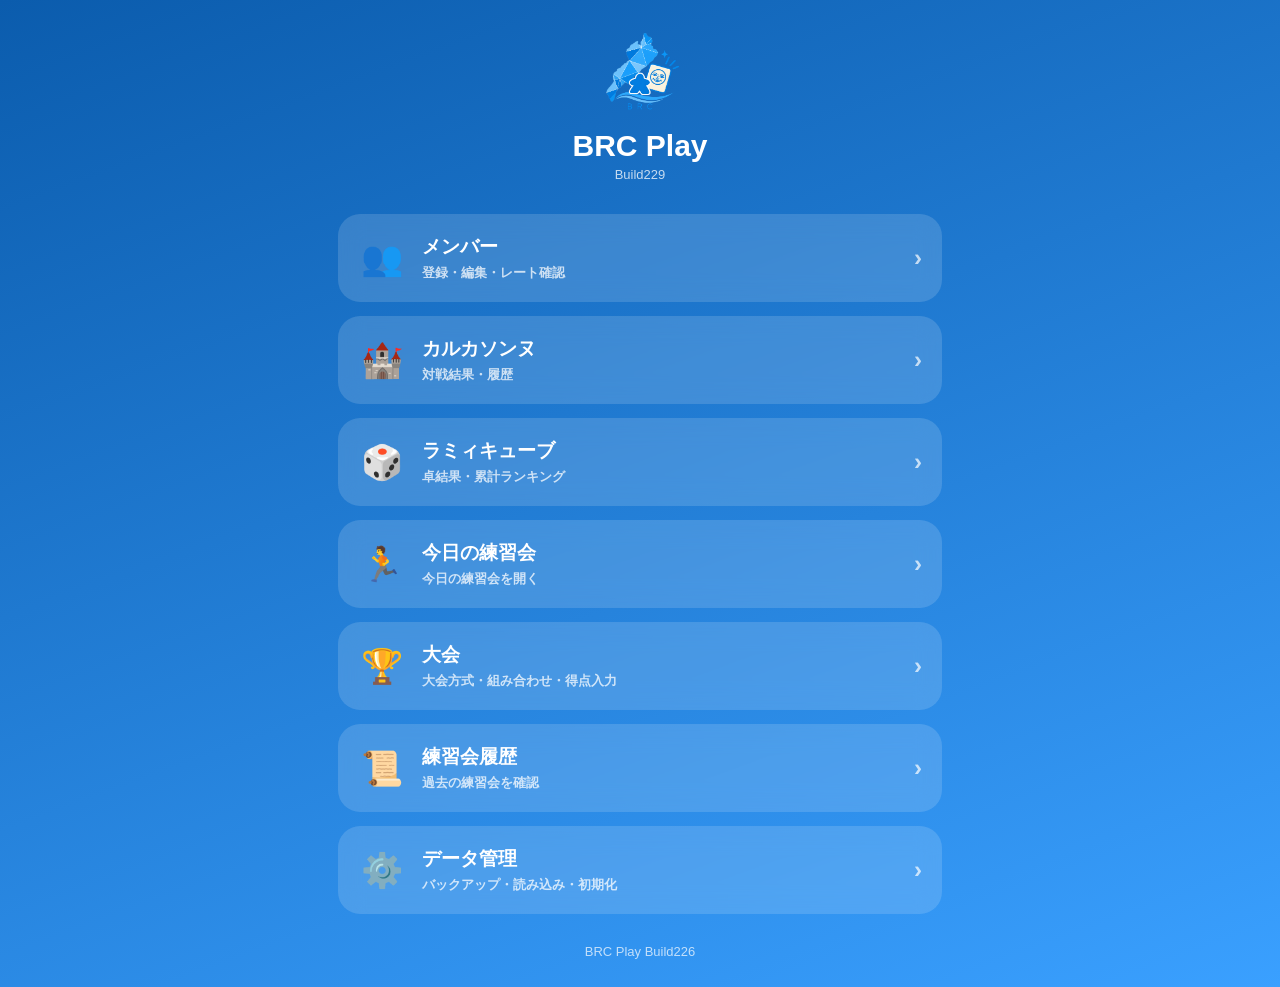
==== commit aaf8be89: "Update index.html" ====
--- a/index.html
+++ b/index.html
@@ -203,15 +203,6 @@
 .double-loser-tree>.single-bracket-round:nth-child(4)>.single-bracket-item:first-of-type,
 .double-loser-tree>.single-bracket-round:nth-child(5)>.single-bracket-item:first-of-type{margin-top:55px!important}
 .loser-bracket-layout>.loser-slot-connectors{display:block!important}
-/* Build237: keep connector coordinates correct after horizontal/vertical scrolling. */
-.loser-bracket-layout .double-loser-tree .single-bracket-match{
-  position:relative!important;
-  z-index:3!important;
-  background:rgba(65,151,222,.98)!important;
-}
-.loser-bracket-layout .loser-slot-item{
-  background:rgba(65,151,222,.98)!important;
-}
 /* Build234: keep loser-bracket connector strokes behind cards and bend only in column gaps. */
 .loser-bracket-layout{position:relative!important;isolation:isolate!important}
 .loser-bracket-layout>.loser-slot-connectors{z-index:0!important}
@@ -431,7 +422,7 @@
 .double-loser-tree>.single-bracket-round>.single-bracket-item{position:relative!important;z-index:2!important;}
 .double-loser-tree .single-bracket-round>h4{font-size:12px!important;}
 
-/* Build238: 敗者側の対戦カードサイズだけをコンパクト化（既存の上書きを最終的に固定） */
+/* Build229: 敗者側の対戦カードサイズだけをコンパクト化（既存の上書きを最終的に固定） */
 .loser-bracket-layout>.double-loser-tree{gap:8px!important;padding-right:0!important;}
 .loser-bracket-layout>.double-loser-tree>.single-bracket-round{flex:0 0 108px!important;width:108px!important;min-width:108px!important;max-width:108px!important;box-sizing:border-box!important;}
 .loser-bracket-layout>.double-loser-tree>.single-bracket-round>h4{width:108px!important;min-width:108px!important;max-width:108px!important;box-sizing:border-box!important;white-space:nowrap!important;font-size:12px!important;}
@@ -450,31 +441,11 @@
 .double-loser-tree .single-bracket-match{padding:5px 5px!important;font-size:12px!important;line-height:1.3!important}
 .double-loser-tree .single-bracket-match .sb-player{font-size:12px!important;line-height:1.3!important}
 .double-loser-tree .single-bracket-match .sb-detail{font-size:10px!important}
-
-/* Build238: connector lines stay behind opaque cards; route bends are centered in column gaps. */
-.loser-bracket-layout{isolation:isolate!important;position:relative!important;}
-.loser-bracket-layout>.loser-slot-connectors{z-index:0!important;pointer-events:none!important;}
-.loser-bracket-layout>.loser-slot-column{position:relative!important;z-index:2!important;}
-.loser-bracket-layout>.double-loser-tree{position:relative!important;z-index:2!important;}
-.loser-bracket-layout .loser-slot-item{position:relative!important;z-index:2!important;background:#4b9be3!important;}
-.loser-bracket-layout .double-loser-tree .single-bracket-match{position:relative!important;z-index:3!important;background:#4b9be3!important;}
-/* Build239: connector bends stay in the inter-card gutter; cards fully mask the SVG beneath them. */
-.loser-bracket-layout .double-loser-tree .single-bracket-item,
-.loser-bracket-layout .double-loser-tree .single-bracket-match,
-.loser-bracket-layout .loser-slot-item{
-  position:relative!important;
-  z-index:4!important;
-  background-color:#4b9be3!important;
-  background-image:none!important;
-}
-.loser-bracket-layout>.loser-slot-connectors{z-index:0!important;}
-.loser-bracket-layout>.loser-slot-column,
-.loser-bracket-layout>.double-loser-tree{z-index:2!important;}
 </style>
 </head>
 <body><div class="w">
 <section id="home" class="screen active">
-<div class="home-title"><img src="assets/icon.png"><h1>BRC Play</h1><div class="build">Build240</div></div>
+<div class="home-title"><img src="assets/icon.png"><h1>BRC Play</h1><div class="build">Build229</div></div>
 <button class="menu-card" onclick="show('member')"><div class="menu-icon">👥</div><div class="menu-text"><b>メンバー</b><span>登録・編集・レート確認</span></div><div class="menu-arrow">›</div></button>
 <button class="menu-card" onclick="show('carc')"><div class="menu-icon">🏰</div><div class="menu-text"><b>カルカソンヌ</b><span>対戦結果・履歴</span></div><div class="menu-arrow">›</div></button>
 <button class="menu-card" onclick="show('rummy')"><div class="menu-icon">🎲</div><div class="menu-text"><b>ラミィキューブ</b><span>卓結果・累計ランキング</span></div><div class="menu-arrow">›</div></button>
@@ -1359,25 +1330,17 @@
  // 下段の第1〜3回戦カードの上端を枠3に合わせる。marginではなくtransformで動かし、列内のflex配置を崩さない。
  const slot3=layout.querySelector('[data-loser-slot="3"]');
  if(slot3){const sr=slot3.getBoundingClientRect();[0,1,2].forEach(ri=>{const item=bracket.querySelector(`:scope > .single-bracket-round:nth-child(${ri+1}) > .single-bracket-item:nth-of-type(2)`);if(item){item.style.marginTop='0px';item.style.transform='';const ir=item.getBoundingClientRect();const delta=Math.round(sr.top-ir.top);item.style.transform=`translateY(${delta}px)`;}});}
- const rect=layout.getBoundingClientRect();
- // transformで移動したカードはscrollHeightに反映されないため、実際の表示位置からSVGの大きさを決める。
- const routedEls=[...layout.querySelectorAll('.loser-slot-item,.double-loser-tree .single-bracket-item')];
- const bounds=routedEls.map(el=>el.getBoundingClientRect());
- const width=Math.ceil(Math.max(layout.scrollWidth,layout.clientWidth,...bounds.map(r=>r.right-rect.left+8)));
- const height=Math.ceil(Math.max(layout.scrollHeight,layout.clientHeight,...bounds.map(r=>r.bottom-rect.top+12)));
+ const rect=layout.getBoundingClientRect(),width=Math.max(layout.scrollWidth,layout.clientWidth),height=Math.max(layout.scrollHeight,layout.clientHeight);
  const ns='http://www.w3.org/2000/svg',svg=document.createElementNS(ns,'svg');
  svg.setAttribute('class','bracket-connectors loser-slot-connectors');svg.setAttribute('width',width);svg.setAttribute('height',height);svg.setAttribute('viewBox',`0 0 ${width} ${height}`);svg.style.position='absolute';svg.style.left='0';svg.style.top='0';svg.style.zIndex='0';svg.style.pointerEvents='none';svg.style.overflow='visible';
- const addPath=(x1,y1,x2,y2)=>{const path=document.createElementNS(ns,'path');const gap=x2-x1;/* 折れ曲がりはカードの外側、列間の隙間の中央に固定。隙間が負ならカード位置を動かさず線を描かない。 */if(gap<0)return;const xm=x1+gap/2;path.setAttribute('d',`M ${x1} ${y1} H ${xm} V ${y2} H ${x2}`);path.setAttribute('fill','none');path.setAttribute('stroke','rgba(255,255,255,.88)');path.setAttribute('stroke-width','2.5');path.setAttribute('stroke-linecap','round');path.setAttribute('stroke-linejoin','round');svg.appendChild(path);};
- // SVGは横スクロール領域の中にあるため、画面上の座標にscrollLeft/scrollTopを足して
- // スクロール領域内の座標へ戻す。これをしないと、横スクロール後に線がカード上へずれる。
- const center=(el,side)=>{const r=el.getBoundingClientRect(),o=svgOrigin();return {x:(side==='right'?r.right:r.left)-o.left,y:r.top+r.height/2-o.top};};
- // SVG自身の表示位置を座標原点にする。レイアウト要素のrectを原点にすると、paddingやスクロール時の差で折れ位置がカード内へずれる。
- const svgOrigin=()=>svg.getBoundingClientRect();
+ const addPath=(x1,y1,x2,y2,mergeX)=>{const path=document.createElementNS(ns,'path');const gap=x2-x1;const xm=mergeX===undefined?(gap>0?x1+gap/2:x1+4):Math.min(x2-3,Math.max(x1+3,mergeX));path.setAttribute('d',`M ${x1} ${y1} H ${xm} V ${y2} H ${x2}`);path.setAttribute('fill','none');path.setAttribute('stroke','rgba(255,255,255,.88)');path.setAttribute('stroke-width','2.5');path.setAttribute('stroke-linecap','round');path.setAttribute('stroke-linejoin','round');svg.appendChild(path);};
+ const center=(el,side)=>{const r=el.getBoundingClientRect();return {x:(side==='right'?r.right:r.left)-rect.left,y:r.top+r.height/2-rect.top};};
+ // 枠からの線：各線は列と列の間で曲げ、カードの上を通らない。
  const slotPairs=[[1,0,0],[2,0,0],[3,0,1],[4,0,1],[5,1,0],[6,1,1],[7,2,0],[8,2,1],[9,4,0]];
- slotPairs.forEach(([slot,ri,mi])=>{const source=layout.querySelector(`[data-loser-slot="${slot}"]`),target=bracket.querySelector(`[data-loser-round="${ri}"][data-loser-match="${mi}"]`);if(!source||!target)return;const a=center(source,'right'),b=center(target,'left');addPath(a.x,a.y,b.x,b.y);});
+ slotPairs.forEach(([slot,ri,mi])=>{const source=layout.querySelector(`[data-loser-slot="${slot}"]`),target=bracket.querySelector(`[data-loser-round="${ri}"][data-loser-match="${mi}"]`);if(!source||!target)return;const a=center(source,'right'),b=center(target,'left');addPath(a.x,a.y,b.x,b.y,Math.max(a.x+8,b.x-10));});
  // 敗者側の勝ち上がり線：同じ段同士で接続し、第4回戦で合流。
  const maps=[[[0,0],[1,1]],[[0,0],[1,1]],[[0,0],[1,0]],[[0,0]]];
- maps.forEach((map,ri)=>{const sources=Array.from(bracket.querySelectorAll(`:scope > .single-bracket-round:nth-child(${ri+1}) > .single-bracket-item`));const targets=Array.from(bracket.querySelectorAll(`:scope > .single-bracket-round:nth-child(${ri+2}) > .single-bracket-item`));map.forEach(([si,ti])=>{const source=sources[si],target=targets[ti];if(!source||!target)return;const a=center(source,'right'),b=center(target,'left');addPath(a.x,a.y,b.x,b.y);});});
+ maps.forEach((map,ri)=>{const sources=Array.from(bracket.querySelectorAll(`:scope > .single-bracket-round:nth-child(${ri+1}) > .single-bracket-item`));const targets=Array.from(bracket.querySelectorAll(`:scope > .single-bracket-round:nth-child(${ri+2}) > .single-bracket-item`));map.forEach(([si,ti])=>{const source=sources[si],target=targets[ti];if(!source||!target)return;const a=center(source,'right'),b=center(target,'left');addPath(a.x,a.y,b.x,b.y,Math.max(a.x+8,b.x-10));});});
  layout.insertBefore(svg,layout.firstChild);
 }
 function setActiveGroupTab(name){activeGroupTab=name;activeGroupSubTab='matches';selectedTournamentEntry=null;renderTournamentBoard();}
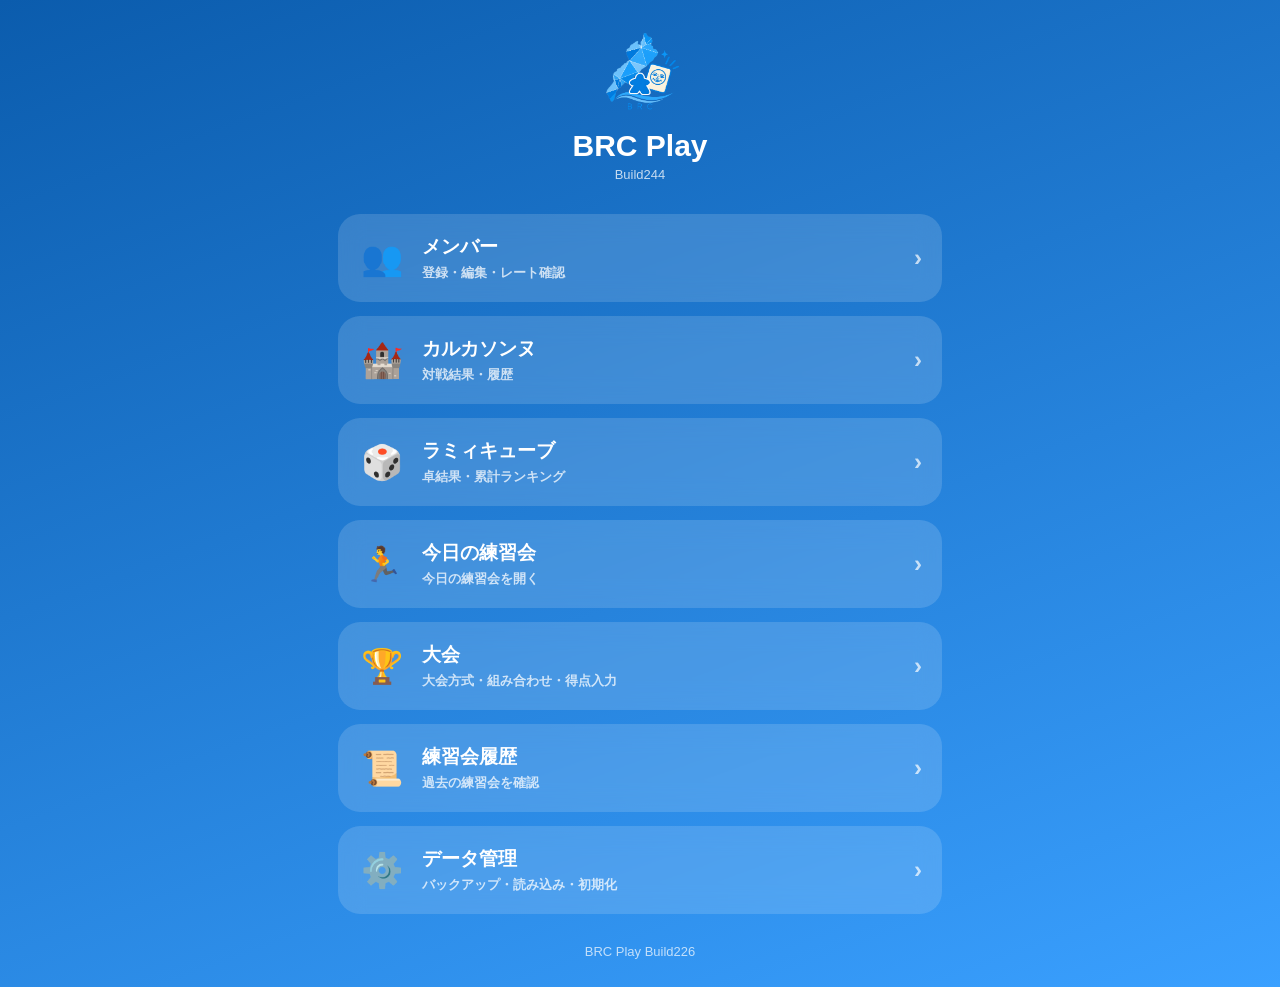
==== commit 6c2baaba: "Update index.html" ====
--- a/index.html
+++ b/index.html
@@ -441,11 +441,19 @@
 .double-loser-tree .single-bracket-match{padding:5px 5px!important;font-size:12px!important;line-height:1.3!important}
 .double-loser-tree .single-bracket-match .sb-player{font-size:12px!important;line-height:1.3!important}
 .double-loser-tree .single-bracket-match .sb-detail{font-size:10px!important}
+
+/* Build244: loser-side text matches the winner-side card typography. */
+.double-loser-tree .single-bracket-match{font-size:12px!important;line-height:1.45!important}
+.double-loser-tree .single-bracket-match .sb-player{font-size:12px!important;line-height:1.3!important}
+.double-loser-tree .single-bracket-match .sb-name{font-size:14px!important;line-height:1.2!important}
+.double-loser-tree .single-bracket-match .sb-detail{font-size:11px!important;line-height:1.25!important}
+.double-loser-tree .single-bracket-match .sb-vs{font-size:10px!important;line-height:1.2!important}
+.double-final-tree>.single-bracket-round:nth-child(2)>h4{white-space:nowrap!important;font-size:14px!important;letter-spacing:0!important}
 </style>
 </head>
 <body><div class="w">
 <section id="home" class="screen active">
-<div class="home-title"><img src="assets/icon.png"><h1>BRC Play</h1><div class="build">Build229</div></div>
+<div class="home-title"><img src="assets/icon.png"><h1>BRC Play</h1><div class="build">Build244</div></div>
 <button class="menu-card" onclick="show('member')"><div class="menu-icon">👥</div><div class="menu-text"><b>メンバー</b><span>登録・編集・レート確認</span></div><div class="menu-arrow">›</div></button>
 <button class="menu-card" onclick="show('carc')"><div class="menu-icon">🏰</div><div class="menu-text"><b>カルカソンヌ</b><span>対戦結果・履歴</span></div><div class="menu-arrow">›</div></button>
 <button class="menu-card" onclick="show('rummy')"><div class="menu-icon">🎲</div><div class="menu-text"><b>ラミィキューブ</b><span>卓結果・累計ランキング</span></div><div class="menu-arrow">›</div></button>
@@ -1257,6 +1265,54 @@
   }
   return n||null;
 }
+
+// Build243: double-knockout grand final, including the bracket-reset final when needed.
+function doubleBracketChampions(t){
+ const wr=Array.isArray(t.winnersRounds)&&t.winnersRounds.length?t.winnersRounds:(t.rounds||[]);
+ const lastW=wr.length?wr[wr.length-1]:[];
+ const winnerReady=lastW.length===1&&!!lastW[0]?.done&&!!lastW[0]?.winner;
+ const loserMatches=doubleLoserBracket(t).flat();
+ const lastL=loserMatches.length?loserMatches[loserMatches.length-1]:null;
+ return {winner:winnerReady?lastW[0].winner:null,loser:lastL?.done?lastL.winner:null};
+}
+function openDoubleFinal(index){selectedTournamentEntry='doubleFinal:'+index;renderTournamentBoard();document.querySelector('#tourDoubleFinalEntry')?.scrollIntoView({behavior:'smooth',block:'start'});}
+function doubleFinalMatches(t){
+ const {winner,loser}=doubleBracketChampions(t);
+ if(!winner||!loser||winner===loser)return [];
+ if(!Array.isArray(t.doubleFinals))t.doubleFinals=[];
+ if(!t.doubleFinals[0]||t.doubleFinals[0].a!==winner||t.doubleFinals[0].b!==loser){
+   t.doubleFinals=[{a:winner,b:loser,stage:'第1決勝',turnA:'先手',scoreA:'',scoreB:'',winner:null,done:false}];
+   t.completed=false;t.champion=null;
+ }
+ return t.doubleFinals;
+}
+function saveDoubleFinal(index){
+ const t=tournamentState;if(!t||t.mode!=='double')return;
+ const finals=doubleFinalMatches(t),m=finals[index];if(!m)return;
+ const aEl=$('df_'+index+'_a'),bEl=$('df_'+index+'_b'),turnEl=$('df_'+index+'_turn');
+ if(!aEl||!bEl||aEl.value.trim()===''||bEl.value.trim()===''){alert('両方の得点を入力してね');return;}
+ const a=Number(aEl.value),b=Number(bEl.value);if(!Number.isFinite(a)||!Number.isFinite(b)){alert('得点を確認してね');return;}
+ const oldWinner=m.winner;m.scoreA=a;m.scoreB=b;m.turnA=turnEl?.value||m.turnA||'先手';m.winner=tournamentWinner(m);m.done=true;
+ if(index===0){
+   if(m.winner===m.b){t.doubleFinals=[m,{a:m.a,b:m.b,stage:'第2決勝（最終決戦）',turnA:'先手',scoreA:'',scoreB:'',winner:null,done:false}];t.completed=false;t.champion=null;}
+   else {t.doubleFinals=[m];t.completed=true;t.champion=m.winner;}
+ }else{t.doubleFinals=t.doubleFinals.slice(0,2);t.doubleFinals[1]=m;t.completed=true;t.champion=m.winner;}
+ if(index===0&&oldWinner!==m.winner&&m.winner===m.a){t.doubleFinals=[m];t.completed=true;t.champion=m.winner;}
+ selectedTournamentEntry=null;saveTournament();renderTournamentBoard();
+}
+function doubleFinalCard(m,index){
+ const ready=!!(m.a&&m.b);const winnerA=m.done&&m.winner===m.a,winnerB=m.done&&m.winner===m.b;
+ const player=(name,score,turn,isWinner)=>`<div class="sb-player"><div class="sb-name">${escapeHTML(name||'結果待ち')}${isWinner?'<span class="trophy">🏆</span>':''}</div>${m.done?`<div class="sb-detail">${Number(score)||0}・${turn}</div>`:''}</div>`;
+ return `<div class="single-bracket-match ${m.done?'is-done':''} ${ready?'is-pending':''}" ${ready?`role="button" tabindex="0" onclick="openDoubleFinal(${index})" onkeydown="if(event.key==='Enter'||event.key===' '){event.preventDefault();openDoubleFinal(${index})}" style="cursor:pointer"`:''}><div class="single-bracket-card">${player(m.a,m.scoreA,m.turnA||'先手',winnerA)}<div class="sb-vs">vs</div>${player(m.b,m.scoreB,(m.turnA||'先手')==='先手'?'後手':'先手',winnerB)}</div></div>`;
+}
+function doubleFinalEntryPanel(t){
+ const index=typeof selectedTournamentEntry==='string'&&selectedTournamentEntry.startsWith('doubleFinal:')?Number(selectedTournamentEntry.slice(12)):null;
+ const finals=doubleFinalMatches(t);const m=Number.isInteger(index)?finals[index]:null;
+ if(!m)return `<section id="tourDoubleFinalEntry" class="tour-bracket-entry-section"><h3>✍️ 決勝・得点入力</h3><div class="small">決勝カードをタップして得点を入力・修正してね。</div></section>`;
+ const turnA=m.turnA||'先手',turnB=turnA==='先手'?'後手':'先手';
+ return `<section id="tourDoubleFinalEntry" class="tour-bracket-entry-section"><h3>✍️ 決勝・得点入力</h3><div class="single-entry-panel"><div class="tournament-match-head">${escapeHTML(m.stage)}｜${m.done?'得点を修正':'得点入力'}</div><div class="tournament-match-player"><b class="tournament-match-name">${escapeHTML(m.a)}</b><div class="tournament-match-row"><input id="df_${index}_a" type="number" inputmode="numeric" value="${m.scoreA??''}" placeholder="得点"><select id="df_${index}_turn"><option value="先手" ${turnA==='先手'?'selected':''}>先手</option><option value="後手" ${turnA==='後手'?'selected':''}>後手</option></select></div></div><div class="tournament-match-player"><b class="tournament-match-name">${escapeHTML(m.b)}</b><div class="tournament-match-row"><input id="df_${index}_b" type="number" inputmode="numeric" value="${m.scoreB??''}" placeholder="得点"><select disabled><option>${turnB}</option></select></div></div><div class="loser-entry-actions"><button type="button" class="primary" onclick="saveDoubleFinal(${index})">${m.done?'修正を保存':'得点を登録'}</button><button type="button" class="loser-close-button" onclick="selectedTournamentEntry=null;renderTournamentBoard()">キャンセル</button></div></div></section>`;
+}
+
 function doubleLoserSlotForMatch(ri,i,m){
   const n=doubleWinnerMatchNumber(ri,i,m);
   return n&&n<=9?n:null;
@@ -1345,7 +1401,7 @@
 }
 function setActiveGroupTab(name){activeGroupTab=name;activeGroupSubTab='matches';selectedTournamentEntry=null;renderTournamentBoard();}
 function setActiveGroupSubTab(tab){activeGroupSubTab=tab;selectedTournamentEntry=null;renderTournamentBoard();}
-function renderTournamentBoard(){const status=$('tournamentStatus'),box=$('tournamentBoard');if(!status||!box)return;renderTournamentMembers();if(!tournamentState){status.textContent='方式と参加者を選んで大会を開始してね。';box.innerHTML='';return}const t=tournamentState;status.innerHTML=`<b>${({swiss:'スイスドロー',groups:'グループ総当たり＋決勝トーナメント',double:'ダブルノックアウト',single:'シングルイリミネーション'})[t.mode]}</b><br>参加者 ${t.participants.length}人 · ${t.mode==='swiss'?`全${t.roundCount||3}回戦・`:''}${t.completed?'大会終了':`第${t.round}回戦進行中`}${t.champion?`<br>🏆 優勝：${escapeHTML(t.champion)}`:''}`;let html=`<div class="history"><b>参加者</b><div class="small">${t.participants.map(escapeHTML).join(' · ')}</div></div>${t.mode==='swiss'?`<div class="tournament-actions" style="margin:12px 0"><button type="button" id="tourShowMatches" class="active" onclick="showTournamentPanel('matches')">対戦・得点入力</button><button type="button" id="tourShowStandings" onclick="showTournamentPanel('standings')">🏅 大会順位</button></div>`:''}<div id="tourMatchSection">`;if(t.mode==='groups'){const allDone=t.groups.every(g=>g.matches.every(m=>m.done||m.bye));if(!t.groups.some(g=>g.name===activeGroupTab))activeGroupTab=t.groups[0]?.name||'グループ A';html+=`<div class="group-tab-switch" role="tablist" aria-label="グループ選択">${t.groups.map(g=>`<button type="button" role="tab" aria-selected="${activeGroupTab===g.name}" class="${activeGroupTab===g.name?'active':''}" onclick="setActiveGroupTab('${g.name}')">${escapeHTML(g.name.replace('グループ ','').replace('グループ',''))}グループ</button>`).join('')}</div>`;html+=`<div class="tournament-actions group-subnav" style="margin:12px 0"><button type="button" class="${activeGroupSubTab==='matches'?'active':''}" onclick="setActiveGroupSubTab('matches')">対戦カード</button><button type="button" class="${activeGroupSubTab==='standings'?'active':''}" onclick="setActiveGroupSubTab('standings')">グループ順位</button></div>`;const g=t.groups.find(x=>x.name===activeGroupTab)||t.groups[0];if(g){const gi=t.groups.indexOf(g);const standings=buildGroupStandings(g);if(activeGroupSubTab==='matches'){html+=`<div class="tournament-group"><h3>${escapeHTML(g.name)}｜対戦カード</h3><div class="small">${g.members.map(escapeHTML).join(' ・ ')}</div><div class="tour-compact-list">${g.matches.map((m,i)=>compactTournamentCard(m,'group',i,gi,false,true)).join('')}</div></div>`;}else{html+=`<div class="tournament-group"><h3>🏅 ${escapeHTML(g.name)}｜グループ順位</h3><div class="small">勝ち数 ＞ 得失点差 ＞ 後手回数</div>${standings.map(r=>`<div class="rank"><span>${r.rank}位　${escapeHTML(r.name)} (${r.wins}勝)</span><b>${r.diff>0?'+':''}${r.diff} · 後手${r.secondTurns}回</b></div>`).join('')}</div>`;}}if(allDone&&!t.qualifiersConfirmed)html+=`<div class="tournament-status"><b>決勝進出者</b><div class="small">各グループ上位2人、合計8人。順位を確認してから確定してね。</div>${t.groups.map(g=>`<div class="small"><b>${escapeHTML(g.name)}：</b>${buildGroupStandings(g).slice(0,2).map(r=>escapeHTML(r.name)).join('・')}</div>`).join('')}<button type="button" class="primary" style="margin-top:10px" onclick="confirmGroupQualifiers()">決勝進出者を確定</button></div>`;if(t.qualifiersConfirmed){html+=`<div class="tournament-status"><h3>✅ 決勝進出者（確定）</h3>${(t.qualifiers||[]).map(q=>`<div class="rank"><span>${escapeHTML(q.group)} ${q.rank}位　${escapeHTML(q.name)}</span><b>進出</b></div>`).join('')}<button type="button" class="primary" onclick="showGroupFinals()">決勝トーナメントへ</button></div>`;}}else if(t.mode==='swiss'){
+function renderTournamentBoard(){const status=$('tournamentStatus'),box=$('tournamentBoard');if(!status||!box)return;renderTournamentMembers();if(!tournamentState){status.textContent='方式と参加者を選んで大会を開始してね。';box.innerHTML='';return}const t=tournamentState;status.innerHTML=`<b>${({swiss:'スイスドロー',groups:'グループ総当たり＋決勝トーナメント',double:'ダブルノックアウト',single:'シングルイリミネーション'})[t.mode]}</b><br>参加者 ${t.participants.length}人 · ${t.mode==='swiss'?`全${t.roundCount||3}回戦・`:''}${t.completed?'大会終了':`第${t.round}回戦進行中`}${(t.mode==='double'?(t.doubleFinals||[]).some(m=>m.done&&m.winner&&m.stage!=='第1決勝')||((t.doubleFinals||[]).length===1&&(t.doubleFinals[0]?.done)&&t.doubleFinals[0]?.winner===doubleBracketChampions(t).winner):t.champion)?`<br>🏆 優勝：${escapeHTML(t.champion||'')}`:''}`;let html=`<div class="history"><b>参加者</b><div class="small">${t.participants.map(escapeHTML).join(' · ')}</div></div>${t.mode==='swiss'?`<div class="tournament-actions" style="margin:12px 0"><button type="button" id="tourShowMatches" class="active" onclick="showTournamentPanel('matches')">対戦・得点入力</button><button type="button" id="tourShowStandings" onclick="showTournamentPanel('standings')">🏅 大会順位</button></div>`:''}<div id="tourMatchSection">`;if(t.mode==='groups'){const allDone=t.groups.every(g=>g.matches.every(m=>m.done||m.bye));if(!t.groups.some(g=>g.name===activeGroupTab))activeGroupTab=t.groups[0]?.name||'グループ A';html+=`<div class="group-tab-switch" role="tablist" aria-label="グループ選択">${t.groups.map(g=>`<button type="button" role="tab" aria-selected="${activeGroupTab===g.name}" class="${activeGroupTab===g.name?'active':''}" onclick="setActiveGroupTab('${g.name}')">${escapeHTML(g.name.replace('グループ ','').replace('グループ',''))}グループ</button>`).join('')}</div>`;html+=`<div class="tournament-actions group-subnav" style="margin:12px 0"><button type="button" class="${activeGroupSubTab==='matches'?'active':''}" onclick="setActiveGroupSubTab('matches')">対戦カード</button><button type="button" class="${activeGroupSubTab==='standings'?'active':''}" onclick="setActiveGroupSubTab('standings')">グループ順位</button></div>`;const g=t.groups.find(x=>x.name===activeGroupTab)||t.groups[0];if(g){const gi=t.groups.indexOf(g);const standings=buildGroupStandings(g);if(activeGroupSubTab==='matches'){html+=`<div class="tournament-group"><h3>${escapeHTML(g.name)}｜対戦カード</h3><div class="small">${g.members.map(escapeHTML).join(' ・ ')}</div><div class="tour-compact-list">${g.matches.map((m,i)=>compactTournamentCard(m,'group',i,gi,false,true)).join('')}</div></div>`;}else{html+=`<div class="tournament-group"><h3>🏅 ${escapeHTML(g.name)}｜グループ順位</h3><div class="small">勝ち数 ＞ 得失点差 ＞ 後手回数</div>${standings.map(r=>`<div class="rank"><span>${r.rank}位　${escapeHTML(r.name)} (${r.wins}勝)</span><b>${r.diff>0?'+':''}${r.diff} · 後手${r.secondTurns}回</b></div>`).join('')}</div>`;}}if(allDone&&!t.qualifiersConfirmed)html+=`<div class="tournament-status"><b>決勝進出者</b><div class="small">各グループ上位2人、合計8人。順位を確認してから確定してね。</div>${t.groups.map(g=>`<div class="small"><b>${escapeHTML(g.name)}：</b>${buildGroupStandings(g).slice(0,2).map(r=>escapeHTML(r.name)).join('・')}</div>`).join('')}<button type="button" class="primary" style="margin-top:10px" onclick="confirmGroupQualifiers()">決勝進出者を確定</button></div>`;if(t.qualifiersConfirmed){html+=`<div class="tournament-status"><h3>✅ 決勝進出者（確定）</h3>${(t.qualifiers||[]).map(q=>`<div class="rank"><span>${escapeHTML(q.group)} ${q.rank}位　${escapeHTML(q.name)}</span><b>進出</b></div>`).join('')}<button type="button" class="primary" onclick="showGroupFinals()">決勝トーナメントへ</button></div>`;}}else if(t.mode==='swiss'){
 const rounds=Array.isArray(t.rounds)&&t.rounds.length?t.rounds:[t.matches];
 const currentRound=rounds[rounds.length-1]||[];
 const allDone=currentRound.length>0&&currentRound.every(m=>m.done||m.bye);
@@ -1358,7 +1414,7 @@
  const loserSlots=Object.fromEntries((t.losersRounds||[]).filter(m=>m.slot).map(m=>[Number(m.slot),m.a]));
  html+=`<h4>敗者側トーナメント</h4><div class="single-bracket-note">左の枠1〜9から対戦へ進み、勝者が右の次の対戦へ進みます。カードをタップして得点を登録・修正できます。</div><div class="single-bracket-wrap"><div class="loser-bracket-layout"><section class="loser-slot-column"><h4>敗者側の枠</h4>${[1,2,5,7,3,4,6,8,9].map(slot=>`<div class="loser-slot-item" data-loser-slot="${slot}"><span>枠${slot}</span><b>${escapeHTML(loserSlots[slot]||'結果待ち')}</b></div>`).join('')}</section><div class="single-bracket double-loser-tree">${loserRounds.map((matches,ri)=>`<section class="single-bracket-round"><h4>第${ri+1}回戦</h4>${matches.map((m,mi)=>{const offset=0;return `<div class="single-bracket-item" data-loser-round="${ri}" data-loser-match="${mi}" style="margin-top:${offset}px">${doubleLoserCard(m)}</div>`}).join('')}</section>`).join('')}</div></div></div>`;
  html+=doubleLoserEntryPanel(t);
- }else{html+=`<h4>🏆 決勝</h4><div class="tournament-group"><div class="tour-compact-card"><div class="tc-stage">最終決勝戦</div><div class="tc-players">勝者側の優勝者<br>vs<br>敗者側の優勝者</div><div class="small">両側の優勝者が決まると対戦できます。</div></div><div class="small" style="margin-top:12px">敗者側の選手が勝った場合は、もう1試合を行います。2敗した選手が敗退し、最後の試合の勝者が優勝です。</div><div class="tournament-status">決勝の得点入力と自動進行は未実装です。</div></div>`;}}else html+=`<div class="tour-compact-list">${t.matches.map((m,i)=>compactTournamentCard(m,'swiss',i,null,false,true)).join('')}</div>`;
+ }else{const finals=doubleFinalMatches(t);const champs=doubleBracketChampions(t);html+=`<h4>🏆 決勝</h4><div class="single-bracket-note">勝者側の優勝者と敗者側の優勝者が対戦します。敗者側が第1決勝に勝った場合は、第2決勝（最終決戦）を行います。</div><div class="single-bracket-wrap"><div class="single-bracket double-final-tree"><section class="single-bracket-round"><h4>第1決勝</h4>${finals[0]?doubleFinalCard(finals[0],0):`<div class="single-bracket-match"><div class="single-bracket-card"><div class="sb-player"><div class="sb-name">${escapeHTML(champs.winner||'勝者側の優勝者待ち')}</div></div><div class="sb-vs">vs</div><div class="sb-player"><div class="sb-name">${escapeHTML(champs.loser||'敗者側の優勝者待ち')}</div></div></div></div>`}</section>${finals[1]?`<section class="single-bracket-round"><h4>最終決戦</h4>${doubleFinalCard(finals[1],1)}</section>`:''}</div></div><div class="tournament-status">${t.completed?`🏆 大会優勝：<b>${escapeHTML(t.champion||'未確定')}</b>`:finals[0]?.done&&finals[0].winner===finals[0].b?'第1決勝は敗者側が勝利。第2決勝で優勝を決めます。':'両側の優勝者が決まり、決勝の得点を登録すると自動進行します。'}</div>`;html+=doubleFinalEntryPanel(t);}}else html+=`<div class="tour-compact-list">${t.matches.map((m,i)=>compactTournamentCard(m,'swiss',i,null,false,true)).join('')}</div>`;
 if(t.mode==='single'||(t.mode==='double'&&(doubleBracketView||t.doubleView||'winners')==='winners')){
   const mode=t.mode;
   const sel=mode==='single'?(selectedSingleMatchIndex!==null&&selectedSingleRoundIndex!==null?{index:selectedSingleMatchIndex,roundIndex:selectedSingleRoundIndex}:null):(selectedTournamentEntry&&selectedTournamentEntry.kind==='double'?{index:selectedTournamentEntry.index,roundIndex:selectedTournamentEntry.roundIndex}:null);
@@ -1369,7 +1425,7 @@
   else html+=`<div class="tournament-status">上のトーナメント全体図から、対戦カードをタップして得点を入力・修正してね。</div>`;
   html+=`<div class="small" style="margin-top:12px">得点を登録・修正すると、結果と勝ち上がりに自動反映されます。</div></section>`;
 }
-html+=`</div>`;if(t.mode==='swiss')html+=`<div id="tourStandingsSection" style="display:none"><div class="tournament-group"><h3>🏅 大会順位</h3><div class="small">勝ち数 ＞ 得失点差 ＞ 後手回数</div>${tournamentStandings().map(r=>`<div class="rank"><span>${r.rank}位　${escapeHTML(r.name)}</span><b>${r.wins}勝 · ${r.diff>0?'+':''}${r.diff} · 後手${r.secondTurns}回</b></div>`).join('')}</div></div>`;if(t.completed)html+=`<div class="tournament-status"><h3>🏆 大会終了</h3>優勝：<b>${escapeHTML(t.champion||'未確定')}</b></div>`;box.innerHTML=html;
+html+=`</div>`;if(t.mode==='swiss')html+=`<div id="tourStandingsSection" style="display:none"><div class="tournament-group"><h3>🏅 大会順位</h3><div class="small">勝ち数 ＞ 得失点差 ＞ 後手回数</div>${tournamentStandings().map(r=>`<div class="rank"><span>${r.rank}位　${escapeHTML(r.name)}</span><b>${r.wins}勝 · ${r.diff>0?'+':''}${r.diff} · 後手${r.secondTurns}回</b></div>`).join('')}</div></div>`;if(t.completed&&(t.mode!=='double'||(t.doubleFinals||[]).some(m=>m.done&&m.winner&&(m.stage!=='第1決勝'||m.winner===doubleBracketChampions(t).winner))))html+=`<div class="tournament-status"><h3>🏆 大会終了</h3>優勝：<b>${escapeHTML(t.champion||'未確定')}</b></div>`;box.innerHTML=html;
 if(t.mode==='groups'){
   const pageNav=document.createElement('div');pageNav.className='tournament-actions';pageNav.style.margin='12px 0';pageNav.innerHTML=`<button type="button" id="groupsPageButton" onclick="setGroupsPage('groups')">グループリーグ</button><button type="button" id="finalsPageButton" onclick="setGroupsPage('finals')" ${t.qualifiersConfirmed?'':'disabled'}>決勝トーナメント</button>`;
   const matchSection=$('tourMatchSection');if(matchSection)box.insertBefore(pageNav,matchSection);
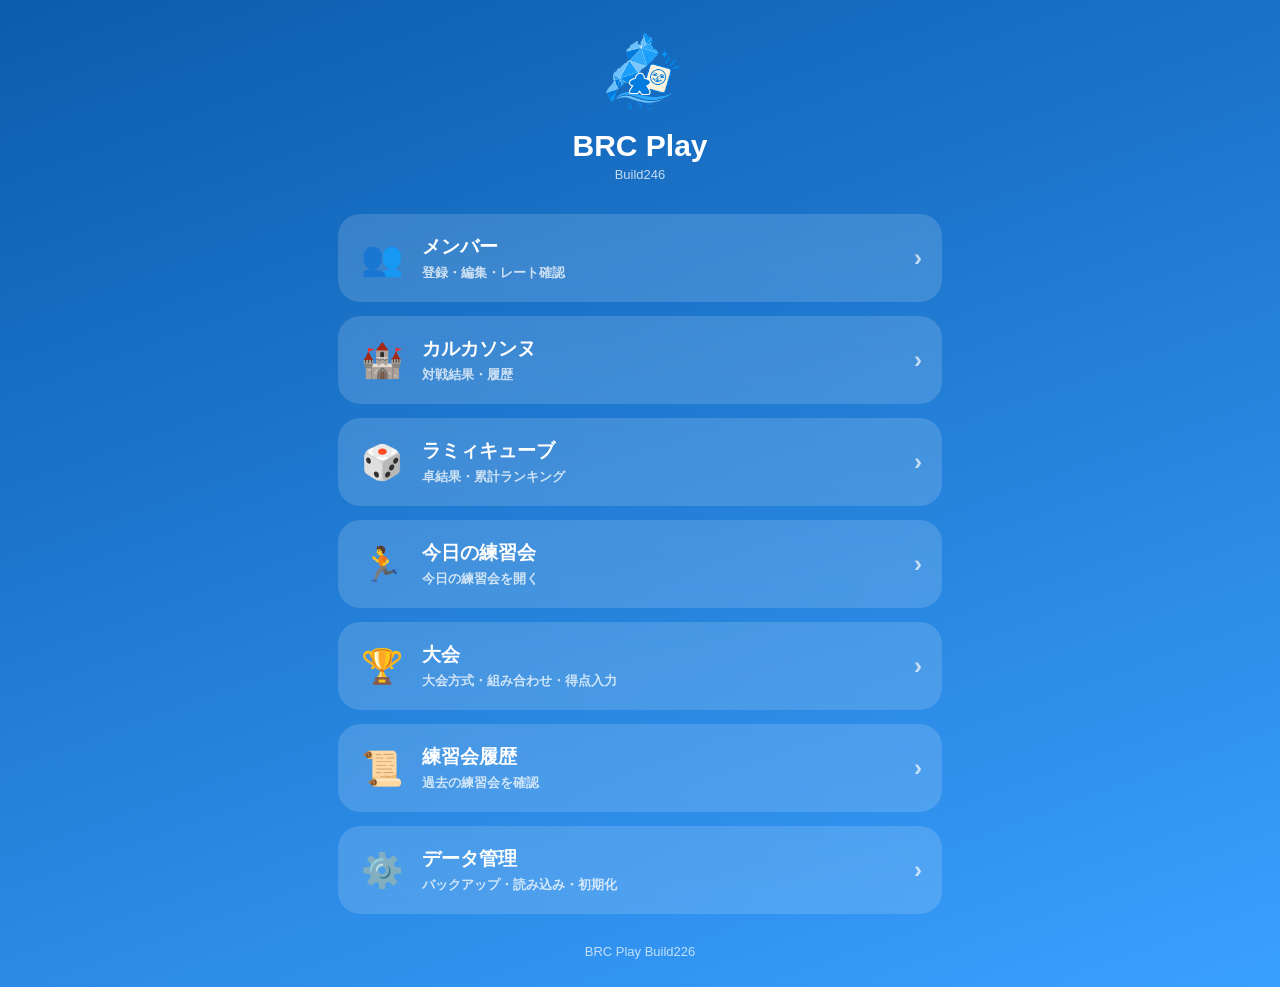
==== commit 29deb8ef: "Update index.html" ====
--- a/index.html
+++ b/index.html
@@ -19,7 +19,7 @@
 .home-title{text-align:center;padding:12px 0 18px}.home-title img{width:100px;border-radius:22px}.home-title h1{margin:12px 0 4px;font-size:30px}.home-title .build{font-size:13px;opacity:.75}
 .menu-card{display:flex;align-items:center;gap:16px;width:100%;padding:20px;margin:14px 0;border:0;border-radius:22px;background:rgba(255,255,255,.15);backdrop-filter:blur(12px);-webkit-backdrop-filter:blur(12px);color:#fff;text-align:left;cursor:pointer}.menu-card:active{transform:scale(.98)}.menu-icon{font-size:34px;width:48px;text-align:center}.menu-text{flex:1}.menu-text b{display:block;font-size:19px;margin-bottom:3px}.menu-text span{font-size:13px;opacity:.75}.menu-arrow{font-size:24px;opacity:.7}
 .member{display:flex;justify-content:space-between;align-items:center;padding:14px 0;border-bottom:1px solid rgba(255,255,255,.12);cursor:pointer}.member:last-child{border-bottom:0}.member-info{min-width:0}.member-info b{font-size:17px}.member-buttons{display:flex;gap:8px;margin-left:10px}.iconbtn{width:38px;height:38px;border-radius:10px;padding:0}.edit{background:rgba(255,255,255,.18);color:#fff}.del{background:#E53935;color:#fff}
-.history{padding:12px;border-radius:14px;background:rgba(255,255,255,.08);margin-bottom:10px}.history:last-child{margin-bottom:0}.history-disclosure>summary{cursor:pointer;list-style:none}.history-disclosure>summary::-webkit-details-marker{display:none}.history-disclosure>summary h2,.history-disclosure>summary h3{display:flex;align-items:baseline;flex-wrap:wrap;gap:6px;margin:0 0 12px}.history-disclosure>summary::after{content:"＋";float:right;font-size:1.1em;opacity:.8}.history-disclosure[open]>summary::after{content:"−"}.history-head{display:flex;justify-content:space-between;align-items:flex-start;gap:10px}.history-body{flex:1}
+.history{padding:12px;border-radius:14px;background:rgba(255,255,255,.08);margin-bottom:10px}.history:last-child{margin-bottom:0}.history-disclosure>summary{cursor:pointer;list-style:none}.history-disclosure>summary::-webkit-details-marker{display:none}.history-disclosure>summary h2,.history-disclosure>summary h3{display:flex;align-items:baseline;flex-wrap:wrap;gap:6px;margin:0 0 12px}.history-disclosure>summary::after{content:"";display:none}.history-disclosure[open]>summary::after{content:"";display:none}.history-head{display:flex;justify-content:space-between;align-items:flex-start;gap:10px}.history-body{flex:1}
 .rank{display:flex;align-items:center;justify-content:space-between;padding:14px;margin-bottom:8px;border-radius:14px;background:rgba(255,255,255,.08)}.rank:last-child{margin-bottom:0}.rank-left{display:flex;align-items:center;gap:10px}.rank-number{font-size:18px;font-weight:800;min-width:38px}.rank-score{font-weight:700}
 .back-home{margin-top:18px}.back-home button{width:100%;background:rgba(255,255,255,.12);color:#fff}.footer{text-align:center;font-size:13px;opacity:.7;padding:16px 0 10px}
 .switch{margin-bottom:18px;display:flex;gap:8px;margin-top:10px}.switch button{flex:1;background:rgba(255,255,255,.12);color:#fff}.switch button.active{background:#fff;color:#0B5CAD}.stat-grid{display:grid;grid-template-columns:1fr 1fr;gap:10px}.stat{background:rgba(255,255,255,.08);border-radius:14px;padding:14px;text-align:center}.stat b{display:block;font-size:22px;margin-top:4px}.detail-name{text-align:center;font-size:24px;margin:6px 0 14px}.timeline{padding:10px 0}.timeline-item{display:flex;justify-content:space-between;gap:10px;padding:10px 0;border-bottom:1px solid rgba(255,255,255,.1)}.timeline-item:last-child{border-bottom:0}.win{font-weight:800}.loss{opacity:.8}
@@ -442,7 +442,7 @@
 .double-loser-tree .single-bracket-match .sb-player{font-size:12px!important;line-height:1.3!important}
 .double-loser-tree .single-bracket-match .sb-detail{font-size:10px!important}
 
-/* Build244: loser-side text matches the winner-side card typography. */
+/* Build246: loser-side text matches the winner-side card typography. */
 .double-loser-tree .single-bracket-match{font-size:12px!important;line-height:1.45!important}
 .double-loser-tree .single-bracket-match .sb-player{font-size:12px!important;line-height:1.3!important}
 .double-loser-tree .single-bracket-match .sb-name{font-size:14px!important;line-height:1.2!important}
@@ -453,7 +453,7 @@
 </head>
 <body><div class="w">
 <section id="home" class="screen active">
-<div class="home-title"><img src="assets/icon.png"><h1>BRC Play</h1><div class="build">Build244</div></div>
+<div class="home-title"><img src="assets/icon.png"><h1>BRC Play</h1><div class="build">Build246</div></div>
 <button class="menu-card" onclick="show('member')"><div class="menu-icon">👥</div><div class="menu-text"><b>メンバー</b><span>登録・編集・レート確認</span></div><div class="menu-arrow">›</div></button>
 <button class="menu-card" onclick="show('carc')"><div class="menu-icon">🏰</div><div class="menu-text"><b>カルカソンヌ</b><span>対戦結果・履歴</span></div><div class="menu-arrow">›</div></button>
 <button class="menu-card" onclick="show('rummy')"><div class="menu-icon">🎲</div><div class="menu-text"><b>ラミィキューブ</b><span>卓結果・累計ランキング</span></div><div class="menu-arrow">›</div></button>
@@ -467,16 +467,16 @@
 <section id="carc" class="screen">
 <div class="pagehead"><button class="back" onclick="show('home')">← ホーム</button><h1>🏰 カルカソンヌ</h1></div>
 <div class="card"><h2>🏰 カルカソンヌ</h2><div class="row"><select id="playerA"></select><select id="playerB"></select></div><div class="row" style="margin-top:10px"><select id="turnA"><option>先手</option><option>後手</option></select><select id="turnB"><option>先手</option><option selected>後手</option></select></div><div class="row" style="margin-top:10px"><input id="scoreA" inputmode="numeric" placeholder="A得点"><input id="scoreB" inputmode="numeric" placeholder="B得点"></div><button class="primary" id="saveMatch">結果を登録</button><div class="small">同点なら後手勝ち・得失点差も記録</div></div>
-<div class="card"><h2>🏆 ランキング</h2><div id="carcRanking"></div></div>
-<div class="card"><details class="history-disclosure"><summary><h2>📜 カルカソンヌ対戦履歴 <span class="small">（タップして開く）</span></h2></summary><div id="history"></div></details></div>
+<div class="card"><details class="history-disclosure"><summary><h2>🏆 ランキング</h2></summary><div id="carcRanking"></div></details></div>
+<div class="card"><details class="history-disclosure"><summary><h2>📜 カルカソンヌ対戦履歴</h2></summary><div id="history"></div></details></div>
 <div class="back-home"><button onclick="show('home')">← ホームへ戻る</button></div>
 </section>
 
 <section id="rummy" class="screen">
 <div class="pagehead"><button class="back" onclick="show('home')">← ホーム</button><h1>🎲 ラミィキューブ</h1></div>
 <div class="card"><h2>🎲 ラミィキューブ</h2><div class="rummy-mode"><button type="button" id="rummyMode4" class="active" onclick="setRummyPlayerCount(4)">4人戦</button><button type="button" id="rummyMode3" onclick="setRummyPlayerCount(3)">3人戦</button></div><div class="small" id="rummyInstruction" style="margin-bottom:10px">① まず名前の横の 🏆(勝者) を押してね。<br>② そのあと3人の点数を入力します。</div><div class="rummy-player-row"><select id="r1"></select><button type="button" class="winner-btn" id="winner1" onclick="setRummyWinner(0)" title="勝者">🏆</button><input id="rs1" type="text" inputmode="text" autocapitalize="off" autocorrect="off" spellcheck="false" placeholder="点数"><div class="rummy-penalty-wrap"><button type="button" class="iconbtn rummy-penalty-btn" id="penalty1" onclick="applyRummyInputPenalty(0)" title="⚠️ ペナルティ">⚠️</button><button type="button" class="iconbtn rummy-penalty-undo" id="penaltyUndo1" onclick="undoRummyInputPenalty(0)" title="直前のペナルティを取り消す">↩️</button></div></div><div class="rummy-player-row"><select id="r2"></select><button type="button" class="winner-btn" id="winner2" onclick="setRummyWinner(1)" title="勝者">🏆</button><input id="rs2" type="text" inputmode="text" autocapitalize="off" autocorrect="off" spellcheck="false" placeholder="点数"><div class="rummy-penalty-wrap"><button type="button" class="iconbtn rummy-penalty-btn" id="penalty2" onclick="applyRummyInputPenalty(1)" title="⚠️ ペナルティ">⚠️</button><button type="button" class="iconbtn rummy-penalty-undo" id="penaltyUndo2" onclick="undoRummyInputPenalty(1)" title="直前のペナルティを取り消す">↩️</button></div></div><div class="rummy-player-row"><select id="r3"></select><button type="button" class="winner-btn" id="winner3" onclick="setRummyWinner(2)" title="勝者">🏆</button><input id="rs3" type="text" inputmode="text" autocapitalize="off" autocorrect="off" spellcheck="false" placeholder="点数"><div class="rummy-penalty-wrap"><button type="button" class="iconbtn rummy-penalty-btn" id="penalty3" onclick="applyRummyInputPenalty(2)" title="⚠️ ペナルティ">⚠️</button><button type="button" class="iconbtn rummy-penalty-undo" id="penaltyUndo3" onclick="undoRummyInputPenalty(2)" title="直前のペナルティを取り消す">↩️</button></div></div><div class="rummy-player-row" id="rummyRow4"><select id="r4"></select><button type="button" class="winner-btn" id="winner4" onclick="setRummyWinner(3)" title="勝者">🏆</button><input id="rs4" type="text" inputmode="text" autocapitalize="off" autocorrect="off" spellcheck="false" placeholder="点数"><div class="rummy-penalty-wrap"><button type="button" class="iconbtn rummy-penalty-btn" id="penalty4" onclick="applyRummyInputPenalty(3)" title="⚠️ ペナルティ">⚠️</button><button type="button" class="iconbtn rummy-penalty-undo" id="penaltyUndo4" onclick="undoRummyInputPenalty(3)" title="直前のペナルティを取り消す">↩️</button></div></div><div class="small" style="margin-top:12px">⚠️ ペナルティを押すと、その人の得点から1回につき50点減点されます。保存前に何回でも追加できます。</div><button class="primary" id="saveRummy">卓結果を保存</button></div>
-<div class="card"><h2>🏆 ランキング</h2><div id="ranking"></div></div>
-<div class="card"><details class="history-disclosure"><summary><h2>📜 ラミィ対戦履歴 <span class="small">（タップして開く）</span></h2></summary><div id="rummyHistory"></div></details></div>
+<div class="card"><details class="history-disclosure"><summary><h2>🏆 ランキング</h2></summary><div id="ranking"></div></details></div>
+<div class="card"><details class="history-disclosure"><summary><h2>📜 ラミィ対戦履歴</h2></summary><div id="rummyHistory"></div></details></div>
 <div class="back-home"><button onclick="show('home')">← ホームへ戻る</button></div>
 </section>
 
@@ -517,24 +517,31 @@
 
 <div id="practiceCarcPanel">
 <div class="history">
-<details class="history-disclosure"><summary><h3>今日の結果 <span class="small">（タップして開く）</span></h3></summary><div id="practiceCarcResults"></div></details>
+<details class="history-disclosure"><summary><h3>今日の結果</h3></summary><div id="practiceCarcResults"></div></details>
 </div>
+<details class="history-disclosure practice-ranking-disclosure"><summary><h3>🏆 カルカソンヌランキング</h3></summary><div id="practiceCarcRankingInline"></div></details>
+</div>
+
+<div id="practiceRummyPanel" style="display:none">
 <div class="history">
-<h3>🏆 ランキング</h3>
-<div id="practiceCarcRanking"></div>
+<details class="history-disclosure"><summary><h3>今日の結果</h3></summary><div id="practiceRummyResults"></div></details>
+</div>
+<details class="history-disclosure practice-ranking-disclosure"><summary><h3>🏆 ラミィキューブランキング</h3></summary><div id="practiceRummyRankingInline"></div></details>
 </div>
 </div>
 
-<div id="practiceRummyPanel" style="display:none">
-<div class="history">
-<details class="history-disclosure"><summary><h3>今日の結果 <span class="small">（タップして開く）</span></h3></summary><div id="practiceRummyResults"></div></details>
+<section id="practiceRanking" class="screen">
+<div class="pagehead"><button class="back" onclick="show('practice')">← 練習会へ戻る</button><h1>🏆 ランキング</h1></div>
+<div class="card">
+<div class="switch">
+<button id="practiceRankingCarcTab" class="active" onclick="switchPracticeRankingGame('carc')">🏰 カルカソンヌ</button>
+<button id="practiceRankingRummyTab" onclick="switchPracticeRankingGame('rummy')">🎲 ラミィキューブ</button>
 </div>
-<div class="history">
-<h3>🏆 ランキング</h3>
-<div id="practiceRummyRanking"></div>
+<div id="practiceRankingCarcPanel"><h2>🏆 今日のカルカソンヌランキング</h2><div id="practiceCarcRanking"></div></div>
+<div id="practiceRankingRummyPanel" style="display:none"><h2>🏆 今日のラミィキューブランキング</h2><div id="practiceRummyRanking"></div></div>
 </div>
-</div>
-</div>
+<div class="back-home"><button onclick="show('practice')">← 練習会へ戻る</button></div>
+</section>
 
 <div class="card">
 <h2>🏁 練習会終了</h2>
@@ -1472,7 +1479,7 @@
   const today=todayKey();
   const results=db.history.filter(h=>h.date===today);
   if(!results.length){
-    box.innerHTML='<div class="small">今日のカルカソンヌ対戦はまだありません</div>';
+    boxes.forEach(box=>box.innerHTML='<div class="small">今日のカルカソンヌ対戦はまだありません</div>');
     return;
   }
   box.innerHTML=results.slice().reverse().map(h=>{
@@ -1741,9 +1748,23 @@
   rummyTab.classList.toggle('active',!isCarc);
 }
 
+function showPracticeRanking(game){
+  show('practiceRanking');
+  switchPracticeRankingGame(game||'carc');
+}
+function switchPracticeRankingGame(game){
+  const isCarc=game==='carc';
+  const carcPanel=$('practiceRankingCarcPanel'),rummyPanel=$('practiceRankingRummyPanel');
+  if(carcPanel)carcPanel.style.display=isCarc?'block':'none';
+  if(rummyPanel)rummyPanel.style.display=isCarc?'none':'block';
+  $('practiceRankingCarcTab')?.classList.toggle('active',isCarc);
+  $('practiceRankingRummyTab')?.classList.toggle('active',!isCarc);
+  if(isCarc)renderPracticeCarcRanking();else renderPracticeRummyRanking();
+}
+
 function renderPracticeCarcRanking(){
-  const box=$('practiceCarcRanking');
-  if(!box)return;
+  const boxes=[$('practiceCarcRanking'),$('practiceCarcRankingInline')].filter(Boolean);
+  if(!boxes.length)return;
   const today=todayKey();
   const totals={};
   db.history.forEach(h=>{
@@ -1761,14 +1782,15 @@
   });
   const sorted=Object.entries(totals).sort((a,b)=>b[1].wins-a[1].wins || b[1].games-a[1].games);
   if(!sorted.length){
-    box.innerHTML='<div class="small">今日のカルカソンヌ対戦はまだありません</div>';
+    boxes.forEach(box=>box.innerHTML='<div class="small">今日のカルカソンヌ対戦はまだありません</div>');
     return;
   }
   let lastWins=null,rank=0;
-  box.innerHTML=sorted.map((e,i)=>{
+  const html=sorted.map((e,i)=>{
     if(lastWins!==e[1].wins){rank=i+1;lastWins=e[1].wins;}
     return `<div class="rank"><div class="rank-left"><div class="rank-number">${rank}位</div><b>${escapeHTML(e[0])}</b></div><div class="rank-score">${e[1].wins}勝</div></div>`;
   }).join('');
+  boxes.forEach(box=>box.innerHTML=html);
 }
 
 function renderPracticeRummyResults(){
@@ -1777,7 +1799,7 @@
   const today=todayKey();
   const results=db.rummy.filter(g=>g && !Array.isArray(g) && g.date===today);
   if(!results.length){
-    box.innerHTML='<div class="small">今日のラミィキューブ対戦はまだありません</div>';
+    boxes.forEach(box=>box.innerHTML='<div class="small">今日のラミィキューブ対戦はまだありません</div>');
     return;
   }
   box.innerHTML=results.slice().reverse().map(g=>{
@@ -1789,8 +1811,8 @@
 }
 
 function renderPracticeRummyRanking(){
-  const box=$('practiceRummyRanking');
-  if(!box)return;
+  const boxes=[$('practiceRummyRanking'),$('practiceRummyRankingInline')].filter(Boolean);
+  if(!boxes.length)return;
   const today=todayKey();
   const totals={};
   db.rummy.forEach(game=>{
@@ -1801,17 +1823,18 @@
   });
   const sorted=Object.entries(totals).sort((a,b)=>b[1]-a[1]);
   if(!sorted.length){
-    box.innerHTML='<div class="small">今日のラミィキューブ対戦はまだありません</div>';
+    boxes.forEach(box=>box.innerHTML='<div class="small">今日のラミィキューブ対戦はまだありません</div>');
     return;
   }
   let lastScore=null,rank=0;
-  box.innerHTML=sorted.map((e,i)=>{
+  const html=sorted.map((e,i)=>{
     if(lastScore!==e[1]){
       rank=i+1;
       lastScore=e[1];
     }
     return `<div class="rank"><div class="rank-left"><div class="rank-number">${rank}位</div><b>${escapeHTML(e[0])}</b></div><div class="rank-score">${e[1]}点</div></div>`;
   }).join('');
+  boxes.forEach(box=>box.innerHTML=html);
 }
 
 const originalShow=show;
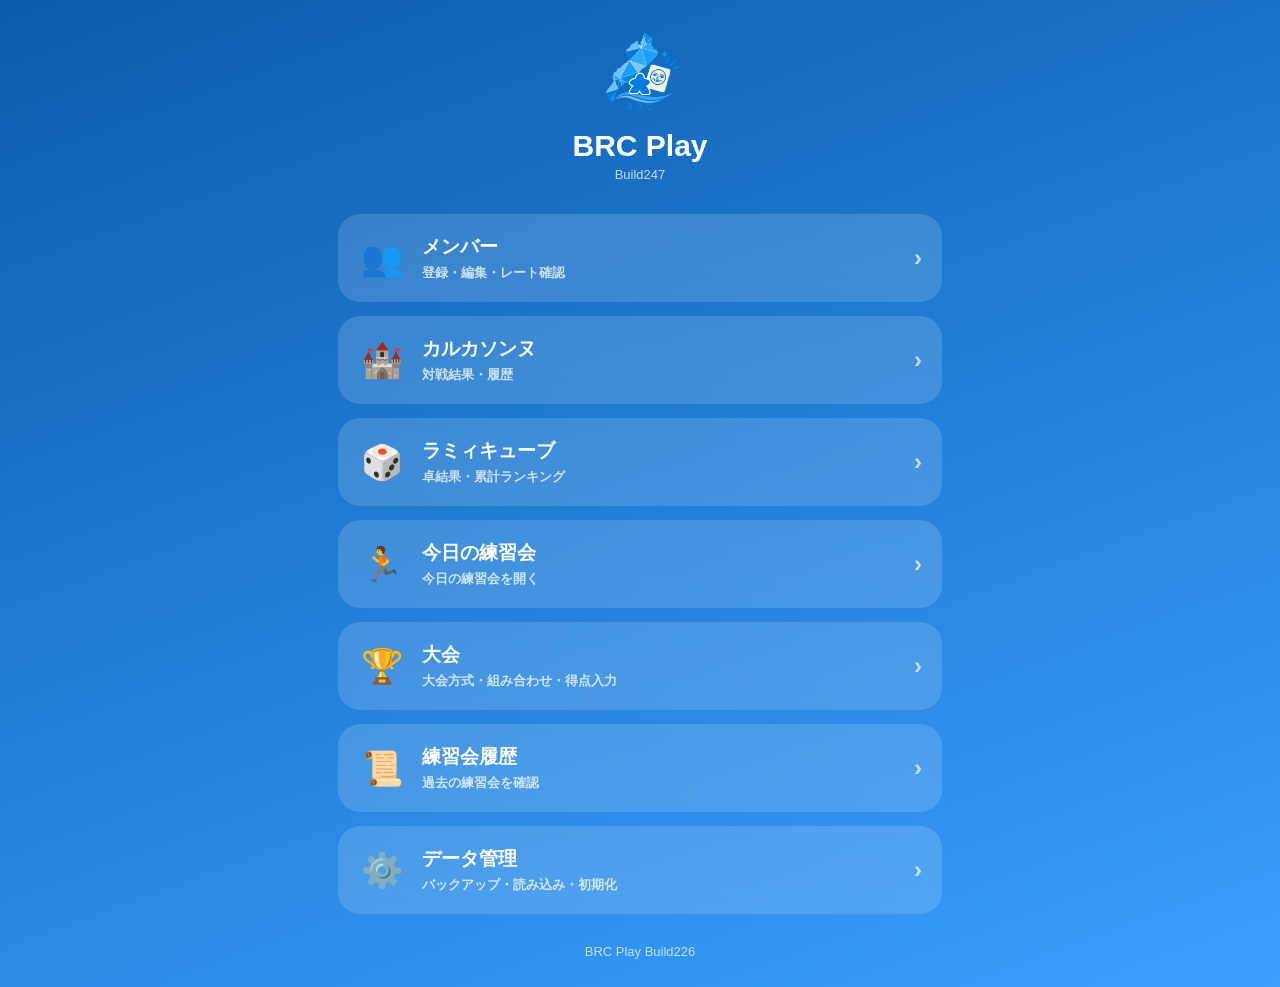
==== commit 40878e08: "Update index.html" ====
--- a/index.html
+++ b/index.html
@@ -442,7 +442,7 @@
 .double-loser-tree .single-bracket-match .sb-player{font-size:12px!important;line-height:1.3!important}
 .double-loser-tree .single-bracket-match .sb-detail{font-size:10px!important}
 
-/* Build246: loser-side text matches the winner-side card typography. */
+/* Build247: loser-side text matches the winner-side card typography. */
 .double-loser-tree .single-bracket-match{font-size:12px!important;line-height:1.45!important}
 .double-loser-tree .single-bracket-match .sb-player{font-size:12px!important;line-height:1.3!important}
 .double-loser-tree .single-bracket-match .sb-name{font-size:14px!important;line-height:1.2!important}
@@ -453,7 +453,7 @@
 </head>
 <body><div class="w">
 <section id="home" class="screen active">
-<div class="home-title"><img src="assets/icon.png"><h1>BRC Play</h1><div class="build">Build246</div></div>
+<div class="home-title"><img src="assets/icon.png"><h1>BRC Play</h1><div class="build">Build247</div></div>
 <button class="menu-card" onclick="show('member')"><div class="menu-icon">👥</div><div class="menu-text"><b>メンバー</b><span>登録・編集・レート確認</span></div><div class="menu-arrow">›</div></button>
 <button class="menu-card" onclick="show('carc')"><div class="menu-icon">🏰</div><div class="menu-text"><b>カルカソンヌ</b><span>対戦結果・履歴</span></div><div class="menu-arrow">›</div></button>
 <button class="menu-card" onclick="show('rummy')"><div class="menu-icon">🎲</div><div class="menu-text"><b>ラミィキューブ</b><span>卓結果・累計ランキング</span></div><div class="menu-arrow">›</div></button>
@@ -519,14 +519,14 @@
 <div class="history">
 <details class="history-disclosure"><summary><h3>今日の結果</h3></summary><div id="practiceCarcResults"></div></details>
 </div>
-<details class="history-disclosure practice-ranking-disclosure"><summary><h3>🏆 カルカソンヌランキング</h3></summary><div id="practiceCarcRankingInline"></div></details>
+<div class="history"><details class="history-disclosure practice-ranking-disclosure"><summary><h3>🏆 カルカソンヌランキング</h3></summary><div id="practiceCarcRankingInline"></div></details></div>
 </div>
 
 <div id="practiceRummyPanel" style="display:none">
 <div class="history">
 <details class="history-disclosure"><summary><h3>今日の結果</h3></summary><div id="practiceRummyResults"></div></details>
 </div>
-<details class="history-disclosure practice-ranking-disclosure"><summary><h3>🏆 ラミィキューブランキング</h3></summary><div id="practiceRummyRankingInline"></div></details>
+<div class="history"><details class="history-disclosure practice-ranking-disclosure"><summary><h3>🏆 ラミィキューブランキング</h3></summary><div id="practiceRummyRankingInline"></div></details></div>
 </div>
 </div>
 
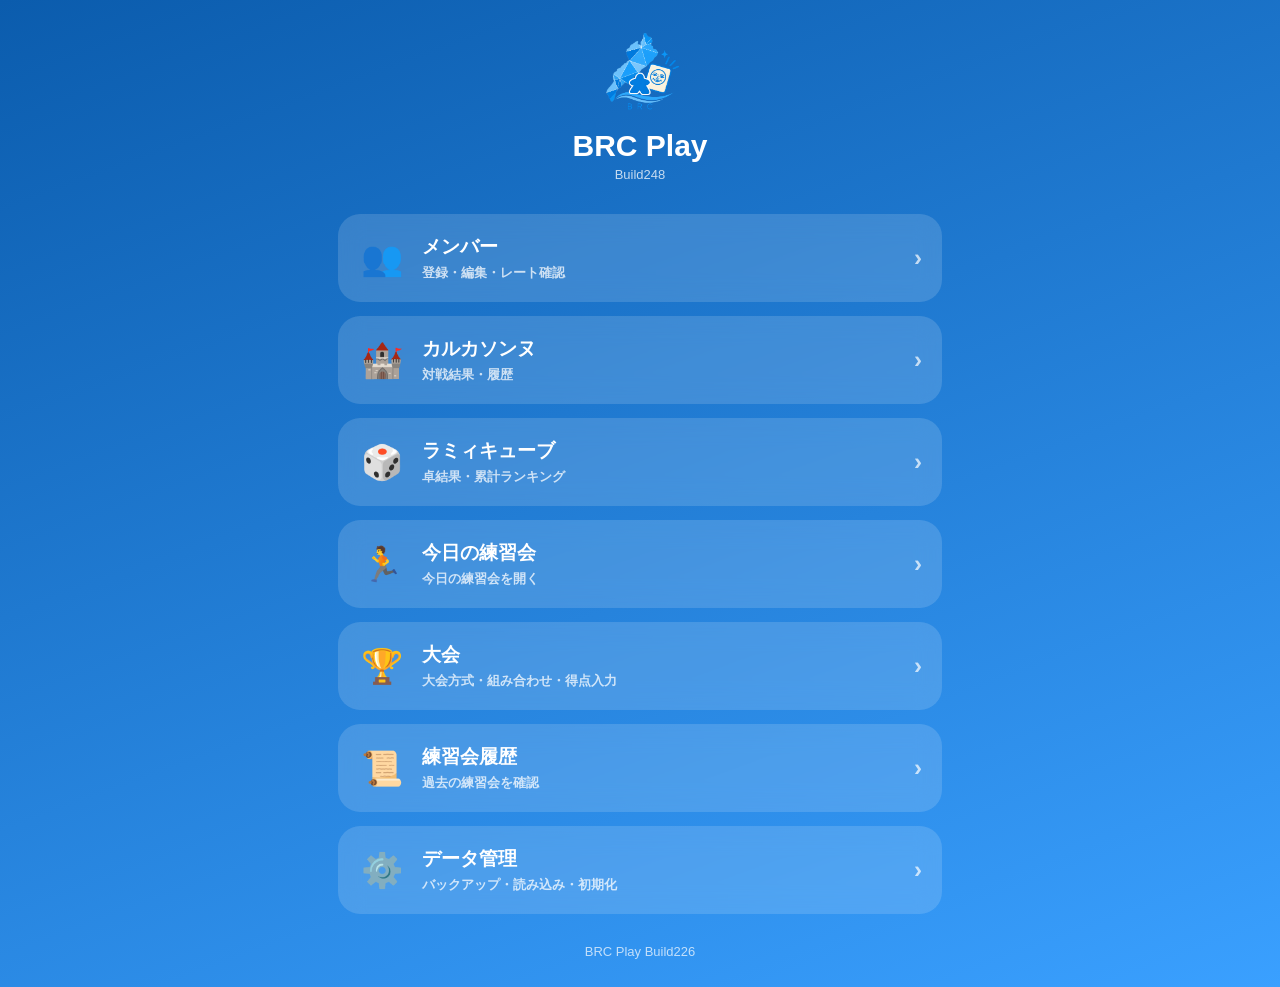
==== commit e4d1be22: "Update index.html" ====
--- a/index.html
+++ b/index.html
@@ -442,7 +442,7 @@
 .double-loser-tree .single-bracket-match .sb-player{font-size:12px!important;line-height:1.3!important}
 .double-loser-tree .single-bracket-match .sb-detail{font-size:10px!important}
 
-/* Build247: loser-side text matches the winner-side card typography. */
+/* Build248: loser-side text matches the winner-side card typography. */
 .double-loser-tree .single-bracket-match{font-size:12px!important;line-height:1.45!important}
 .double-loser-tree .single-bracket-match .sb-player{font-size:12px!important;line-height:1.3!important}
 .double-loser-tree .single-bracket-match .sb-name{font-size:14px!important;line-height:1.2!important}
@@ -453,7 +453,7 @@
 </head>
 <body><div class="w">
 <section id="home" class="screen active">
-<div class="home-title"><img src="assets/icon.png"><h1>BRC Play</h1><div class="build">Build247</div></div>
+<div class="home-title"><img src="assets/icon.png"><h1>BRC Play</h1><div class="build">Build248</div></div>
 <button class="menu-card" onclick="show('member')"><div class="menu-icon">👥</div><div class="menu-text"><b>メンバー</b><span>登録・編集・レート確認</span></div><div class="menu-arrow">›</div></button>
 <button class="menu-card" onclick="show('carc')"><div class="menu-icon">🏰</div><div class="menu-text"><b>カルカソンヌ</b><span>対戦結果・履歴</span></div><div class="menu-arrow">›</div></button>
 <button class="menu-card" onclick="show('rummy')"><div class="menu-icon">🎲</div><div class="menu-text"><b>ラミィキューブ</b><span>卓結果・累計ランキング</span></div><div class="menu-arrow">›</div></button>
@@ -610,7 +610,7 @@
 const save=()=>localStorage.setItem(KEY,JSON.stringify(db));
 const elo=(r1,r2,s)=>Math.max(0,Math.round(r1+32*(s-(1/(1+Math.pow(10,(r2-r1)/400))))));
 let detailMemberIndex=null,detailGame='carc',practiceDetailDate=null,syncingTurns=false,rummyWinnerIndex=null,rummyBaseScores=['','','',''],rummyPenaltyCounts=[0,0,0,0],rummyPlayerCount=4;
-function show(id){document.querySelectorAll('.screen').forEach(s=>s.classList.remove('active'));const target=$(id);if(target)target.classList.add('active');window.scrollTo(0,0);render();}
+function show(id){document.querySelectorAll('.screen').forEach(s=>s.classList.remove('active'));const target=$(id);if(target)target.classList.add('active');window.scrollTo(0,0);render();if(id==='tournamentMemberSelect')renderTournamentMembers();}
 function renderMembers(){
 $('members').innerHTML='';
 db.members.forEach((m,i)=>{
@@ -726,7 +726,7 @@
 }
 
 function renderMemberRummyDetail(m){const games=db.rummy.filter(g=>{const players=Array.isArray(g)?g:(g.players||[]);return players.some(p=>p.name===m.name)});let total=0,wins=0;games.forEach(g=>{const players=Array.isArray(g)?g:(g.players||[]);const p=players.find(x=>x.name===m.name);if(p)total+=Number(p.score||0);if(players.length&&players[0].name===m.name)wins++});const rate=games.length?((wins/games.length)*100).toFixed(1):'0.0';const hist=games.slice().reverse().map((g,i)=>{const players=Array.isArray(g)?g:(g.players||[]);const me=players.find(p=>p.name===m.name);const rank=players.findIndex(p=>p.name===m.name)+1;const others=players.filter(p=>p.name!==m.name).map(p=>`${escapeHTML(p.name)} ${p.score}点`).join(' / ');return `<div class="history"><div class="history-head"><div class="history-body"><span class="${rank===1?'win':'loss'}">${rank===1?'○ 1位':'・ '+rank+'位'}</span>　<b>${me?me.score:0}点</b><br><span class="small">${others}</span></div></div></div>`}).join('')||'<div class="small">まだ対戦履歴はありません</div>';$('memberDetailContent').innerHTML=`<div class="card"><h2>🎲 ラミィキューブ</h2><div class="stat-grid"><div class="stat">現在レート<b>${rummyRate(m)}</b></div><div class="stat">累計得点<b>${total}点</b></div><div class="stat">試合数<b>${games.length}</b></div><div class="stat">勝率（1位率）<b>${rate}%</b></div></div></div><div class="card"><h2>📈 レート履歴</h2><div class="timeline">${renderRummyRateHistory(m)}</div></div><div class="card"><h2>📜 対戦履歴</h2>${hist}</div>`}
-$('addBtn').onclick=()=>{const n=$('memberName').value.trim();if(!n){alert('表示名を入力してね');return}if(db.members.some(m=>m.name===n)){alert('同じ名前があります');return}db.members.push({name:n,carc:1000});$('memberName').value='';save();render()};
+$('addBtn').onclick=()=>{const n=$('memberName').value.trim();if(!n){alert('表示名を入力してね');return}if(db.members.some(m=>m.name===n)){alert('同じ名前があります');return}db.members.push({name:n,carc:1000});$('memberName').value='';save();render();renderTournamentMembers();};
 $('saveMatch').onclick=()=>{if(db.members.length<2){alert('先にメンバーを2人以上登録してね');return}const ai=+$('playerA').value,bi=+$('playerB').value;if(ai===bi){alert('別のメンバーを選んでね');return}const sa=Number($('scoreA').value),sb=Number($('scoreB').value);if(Number.isNaN(sa)||Number.isNaN(sb)){alert('得点を入力してね');return}const ta=$('turnA').value,tb=$('turnB').value;if(ta===tb){alert('先手と後手を分けてね');return}const aWin=sa>sb||(sa===sb&&ta==='後手');const A=db.members[ai],B=db.members[bi];const oa=A.carc||1000,ob=B.carc||1000;A.carc=elo(oa,ob,aWin?1:0);B.carc=elo(ob,oa,aWin?0:1);const diff=sa-sb;db.history.push({date:todayKey(),a:A.name,b:B.name,winner:aWin?A.name:B.name,wTurn:aWin?ta:tb,scoreA:sa,scoreB:sb,aTurn:ta,bTurn:tb,diffText:diff>0?`A +${diff} / B -${diff}`:diff<0?`A ${diff} / B +${-diff}`:'±0',ra1:oa,ra2:A.carc,rb1:ob,rb2:B.carc});save();render();$('scoreA').value='';$('scoreB').value='';alert('結果を登録したよ！')};
 $('finishPracticeBtn').onclick=finishPractice;
 function captureRummyBaseScores(){
@@ -889,7 +889,7 @@
 function renderTournamentMembers(){const box=$('tournamentMembers');if(!box)return;if(!Array.isArray(tournamentSelectedIndices))tournamentSelectedIndices=db.members.map((_,i)=>i);tournamentSelectedIndices=tournamentSelectedIndices.filter(i=>i>=0&&i<db.members.length);box.innerHTML=db.members.map((m,i)=>`<label class="tournament-member"><input type="checkbox" class="tour-member-check" value="${i}" ${tournamentSelectedIndices.includes(i)?'checked':''} onchange="toggleTournamentMember(${i},this.checked)"><span>${escapeHTML(m.name)}</span></label>`).join('')||'<div class="small">先にメンバーを登録してね。</div>';const summary=$('tourSelectedSummary');if(summary)summary.textContent=`参加メンバーを選択（${tournamentSelectedIndices.length}人）`;}
 function toggleTournamentMember(index,checked){if(!Array.isArray(tournamentSelectedIndices))tournamentSelectedIndices=[];if(checked){if(!tournamentSelectedIndices.includes(index))tournamentSelectedIndices.push(index)}else{tournamentSelectedIndices=tournamentSelectedIndices.filter(i=>i!==index)}const summary=$('tourSelectedSummary');if(summary)summary.textContent=`参加メンバーを選択（${tournamentSelectedIndices.length}人）`;}
 function selectAllTournamentMembers(value){tournamentSelectedIndices=value?db.members.map((_,i)=>i):[];renderTournamentMembers();}
-function selectAllTournamentMembers(value){document.querySelectorAll('.tour-member-check').forEach(c=>c.checked=value)}
+function selectAllTournamentMembers(value){tournamentSelectedIndices=value?db.members.map((_,i)=>i):[];renderTournamentMembers();}
 function shuffleArray(a){const out=a.slice();for(let i=out.length-1;i>0;i--){const j=Math.floor(Math.random()*(i+1));[out[i],out[j]]=[out[j],out[i]]}return out}
 function makeMatches(names,stage){const arr=[];for(let i=0;i+1<names.length;i+=2)arr.push({a:names[i],b:names[i+1],stage,turnA:Math.random()<.5?'先手':'後手',scoreA:'',scoreB:'',winner:null,done:false});if(names.length%2)arr.push({a:names[names.length-1],b:null,stage,scoreA:'',scoreB:'',winner:names[names.length-1],done:true,bye:true});return arr}
 function generateTournament(){let selected=(Array.isArray(tournamentSelectedIndices)?tournamentSelectedIndices:db.members.map((_,i)=>i)).map(i=>db.members[i]?.name).filter(Boolean);if(tournamentMode==='double'){const count=Number($('tourDoubleCount')?.value||10);if(count<4||count>20){alert('開催人数は4〜20人で選んでね');return}let names=[];if(tournamentDoublePlacement==='manual'){const slots=Array.from({length:count},(_,i)=>tournamentDoubleSlots[i+1]??'');if(slots.some(v=>v==='')){alert('1〜'+count+'番のすべてにメンバーを選んでね');return}if(new Set(slots).size!==count){alert('同じメンバーを複数の枠に選べないよ');return}names=slots.map(v=>db.members[Number(v)]?.name).filter(Boolean);if(names.length!==count){alert('メンバーを選び直してね');return}}else{if(selected.length<count){alert('開催人数'+count+'人分の参加メンバーを選んでね（現在'+selected.length+'人）');return}names=shuffleArray(selected).slice(0,count)}if(tournamentState&&!tournamentState.completed&&!confirm('進行中の大会を新しい大会に置き換えますか？'))return;let matches=[];if(count===10){const bye=(player,slot)=>({a:player,b:null,stage:'第1回戦',turnA:'先手',scoreA:'',scoreB:'',winner:player,done:true,bye:true,custom10Slot:slot});const play=(a,b,slot)=>({a,b,stage:'第1回戦',turnA:Math.random()<.5?'先手':'後手',scoreA:'',scoreB:'',winner:null,done:false,custom10Slot:slot});matches=[bye(names[0],1),play(names[1],names[2],2),play(names[3],names[4],3),play(names[5],names[6],4),play(names[7],names[8],5),bye(names[9],10)];}else{const size=2**Math.ceil(Math.log2(count));const order=singleSeedOrder(size);for(let i=0;i<order.length;i+=2){const sa=order[i],sb=order[i+1],a=sa<=count?names[sa-1]:null,b=sb<=count?names[sb-1]:null;if(a&&b)matches.push({a,b,stage:'第1回戦',turnA:Math.random()<.5?'先手':'後手',scoreA:'',scoreB:'',winner:null,done:false});else if(a||b){const player=a||b;matches.push({a:player,b:null,stage:'第1回戦',turnA:'先手',scoreA:'',scoreB:'',winner:player,done:true,bye:true});}}}tournamentState={mode:'double',custom10:count===10,participants:names,createdAt:todayKey(),round:1,placement:tournamentDoublePlacement,bracketSize:2**Math.ceil(Math.log2(count)),matches,groups:[],finals:[],matchHistory:[],losses:Object.fromEntries(names.map(n=>[n,0])),completed:false,champion:null,doubleView:'winners',winnersRounds:[matches.map(m=>({...m}))],rounds:[matches.map(m=>({...m}))],losersRounds:[]};doubleBracketView='winners';selectedTournamentEntry=null;tournamentDoubleSlots={};saveTournament();renderTournamentBoard();return}if(tournamentMode==='groups'){const count=Number($('tourGroupsCount')?.value||12);if(count!==12&&count!==16){alert('開催人数は12人または16人を選んでね');return;}const selectedIndices=(Array.isArray(tournamentSelectedIndices)?tournamentSelectedIndices:db.members.map((_,i)=>i)).filter(i=>Number.isInteger(i)&&i>=0&&i<db.members.length);if(selectedIndices.length!==count){alert('開催人数と同じ'+count+'人を参加メンバーから選んでね（現在'+selectedIndices.length+'人）');return;}let groupMembers=[[],[],[],[]];if(tournamentGroupsPlacement==='manual'){const cap=count/4;for(const idx of selectedIndices){const g=tournamentGroupAssignments[idx];if(!g){alert('選択した参加者全員の配置先を選んでね');return;}groupMembers['ABCD'.indexOf(g)].push(db.members[idx].name);}if(groupMembers.some(g=>g.length!==cap)){alert('各グループに'+cap+'人ずつ配置してね');return;}}else{const shuffled=shuffleArray(selectedIndices.map(i=>db.members[i].name));shuffled.forEach((name,i)=>groupMembers[i%4].push(name));}if(tournamentState&&!tournamentState.completed&&!confirm('進行中の大会を新しい大会に置き換えますか？'))return;const groups=groupMembers.map((members,i)=>({name:'グループ '+ 'ABCD'[i],members,matches:allRoundRobin(members,'グループ '+ 'ABCD'[i]),standings:[]}));tournamentState={mode:'groups',participants:groupMembers.flat(),createdAt:todayKey(),round:1,placement:tournamentGroupsPlacement,groupCount:count,groups,finals:[],qualifiers:[],qualifiersConfirmed:false,matchHistory:[],completed:false,champion:null};selectedTournamentEntry=null;tournamentGroupAssignments={};saveTournament();renderTournamentBoard();return;}if(tournamentMode==='single'){const count=Number($('tourSingleCount')?.value||10);if(count<4||count>20){alert('開催人数は4〜20人で選んでね');return}let names=[];if(tournamentSinglePlacement==='manual'){const slots=Array.from({length:count},(_,i)=>tournamentManualSlots[i+1]??'');if(slots.some(v=>v==='')){alert('1〜'+count+'番のすべてにメンバーを選んでね');return}if(new Set(slots).size!==count){alert('同じメンバーを複数の枠に選べないよ');return}names=slots.map(v=>db.members[Number(v)]?.name).filter(Boolean);if(names.length!==count){alert('メンバーを選び直してね');return}}else{if(selected.length<count){alert('開催人数'+count+'人分の参加メンバーを選んでね（現在'+selected.length+'人）');return}names=shuffleArray(selected).slice(0,count)}const size=2**Math.ceil(Math.log2(count));const seedOrder=singleSeedOrder(size);const matches=[];if(count===10){const bye=(player,seed)=>({a:player,b:null,stage:'第1回戦',turnA:'先手',scoreA:'',scoreB:'',winner:player,done:true,bye:true,seed,custom10Slot:seed});const play=(a,b,slot)=>({a,b,stage:'第1回戦',turnA:Math.random()<.5?'先手':'後手',scoreA:'',scoreB:'',winner:null,done:false,custom10Slot:slot});matches.push(bye(names[0],1),play(names[1],names[2],2),play(names[3],names[4],3),play(names[5],names[6],4),play(names[7],names[8],5),bye(names[9],10));}else{for(let i=0;i<seedOrder.length;i+=2){const seedA=seedOrder[i],seedB=seedOrder[i+1];const a=seedA<=count?names[seedA-1]:null;const b=seedB<=count?names[seedB-1]:null;if(a&&b)matches.push({a,b,stage:'第1回戦',turnA:Math.random()<.5?'先手':'後手',scoreA:'',scoreB:'',winner:null,done:false});else if(a||b){const player=a||b;matches.push({a:player,b:null,stage:'第1回戦',turnA:'先手',scoreA:'',scoreB:'',winner:player,done:true,bye:true,seed:a?seedA:seedB});}}}if(tournamentState&&!tournamentState.completed&&!confirm('進行中の大会を新しい大会に置き換えますか？'))return;selectedSingleMatchIndex=null;selectedTournamentEntry=null;tournamentState={mode:'single',custom10:count===10,participants:names,createdAt:todayKey(),round:1,roundCount:undefined,bracketSize:size,placement:tournamentSinglePlacement,seedOrder:seedOrder,rounds:[matches.map(m=>({...m}))],matches:matches,groups:[],finals:[],matchHistory:[],losses:{},completed:false,champion:null};tournamentManualSlots={};saveTournament();renderTournamentBoard();return}if(selected.length<2){alert('参加メンバーを2人以上選んでね');return}if(tournamentState&&!tournamentState.completed&&!confirm('進行中の大会を新しい大会に置き換えますか？'))return;selectedTournamentEntry=null;const names=shuffleArray(selected);const roundCount=Math.max(2,Math.min(10,Number($('tourSwissRounds')?.value||3)));tournamentState={mode:tournamentMode,participants:names,createdAt:todayKey(),round:1,roundCount:tournamentMode==='swiss'?roundCount:undefined,rounds:[],matches:[],groups:[],finals:[],matchHistory:[],losses:{},completed:false,champion:null};if(tournamentMode==='groups'){const groups=Array.from({length:Math.min(4,names.length)},()=>[]);names.forEach((n,i)=>groups[i%groups.length].push(n));tournamentState.groups=groups.map((members,i)=>({name:'グループ '+String.fromCharCode(Ａ_CHAR+i),members,matches:allRoundRobin(members,'グループ '+String.fromCharCode(Ａ_CHAR+i))}));}else{tournamentState.matches=makeMatches(names,'第1回戦');if(tournamentMode==='double')names.forEach(n=>tournamentState.losses[n]=0);if(tournamentMode==='swiss')tournamentState.rounds=[tournamentState.matches];}saveTournament();renderTournamentBoard();}
